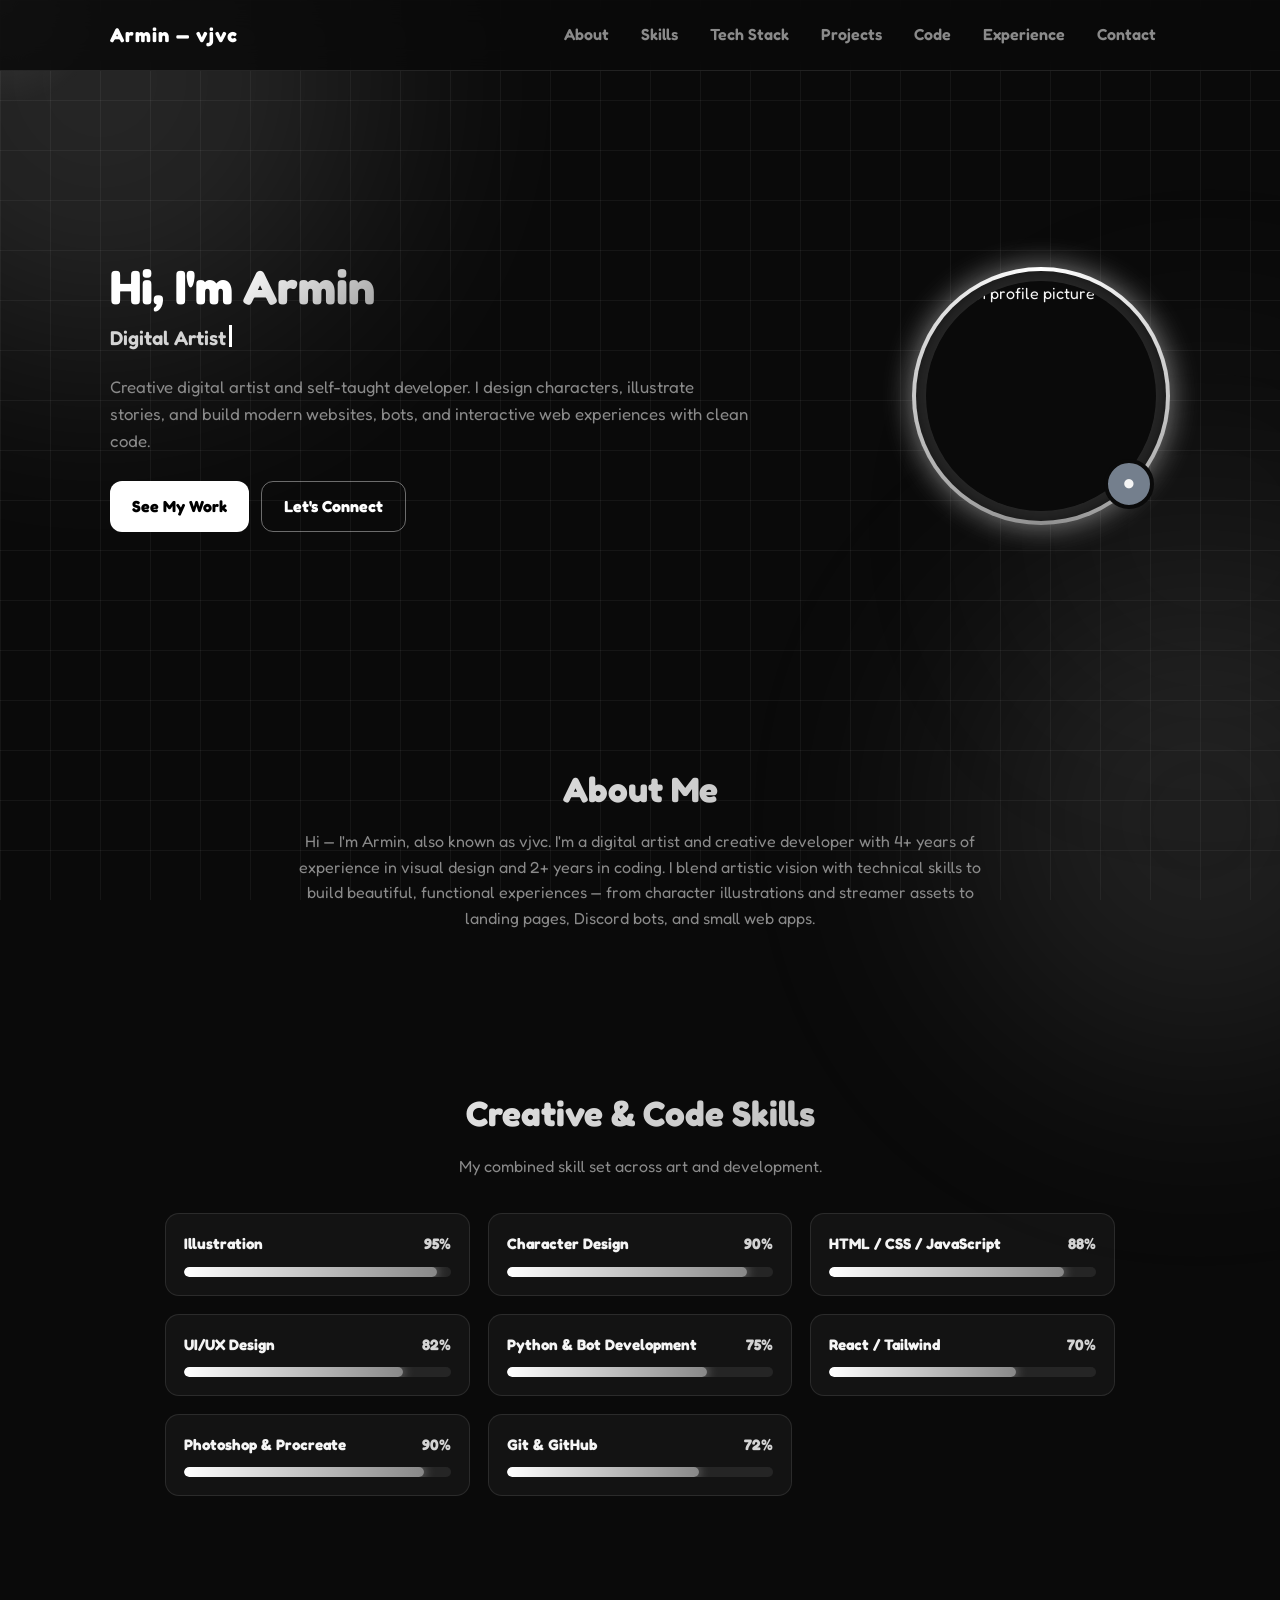
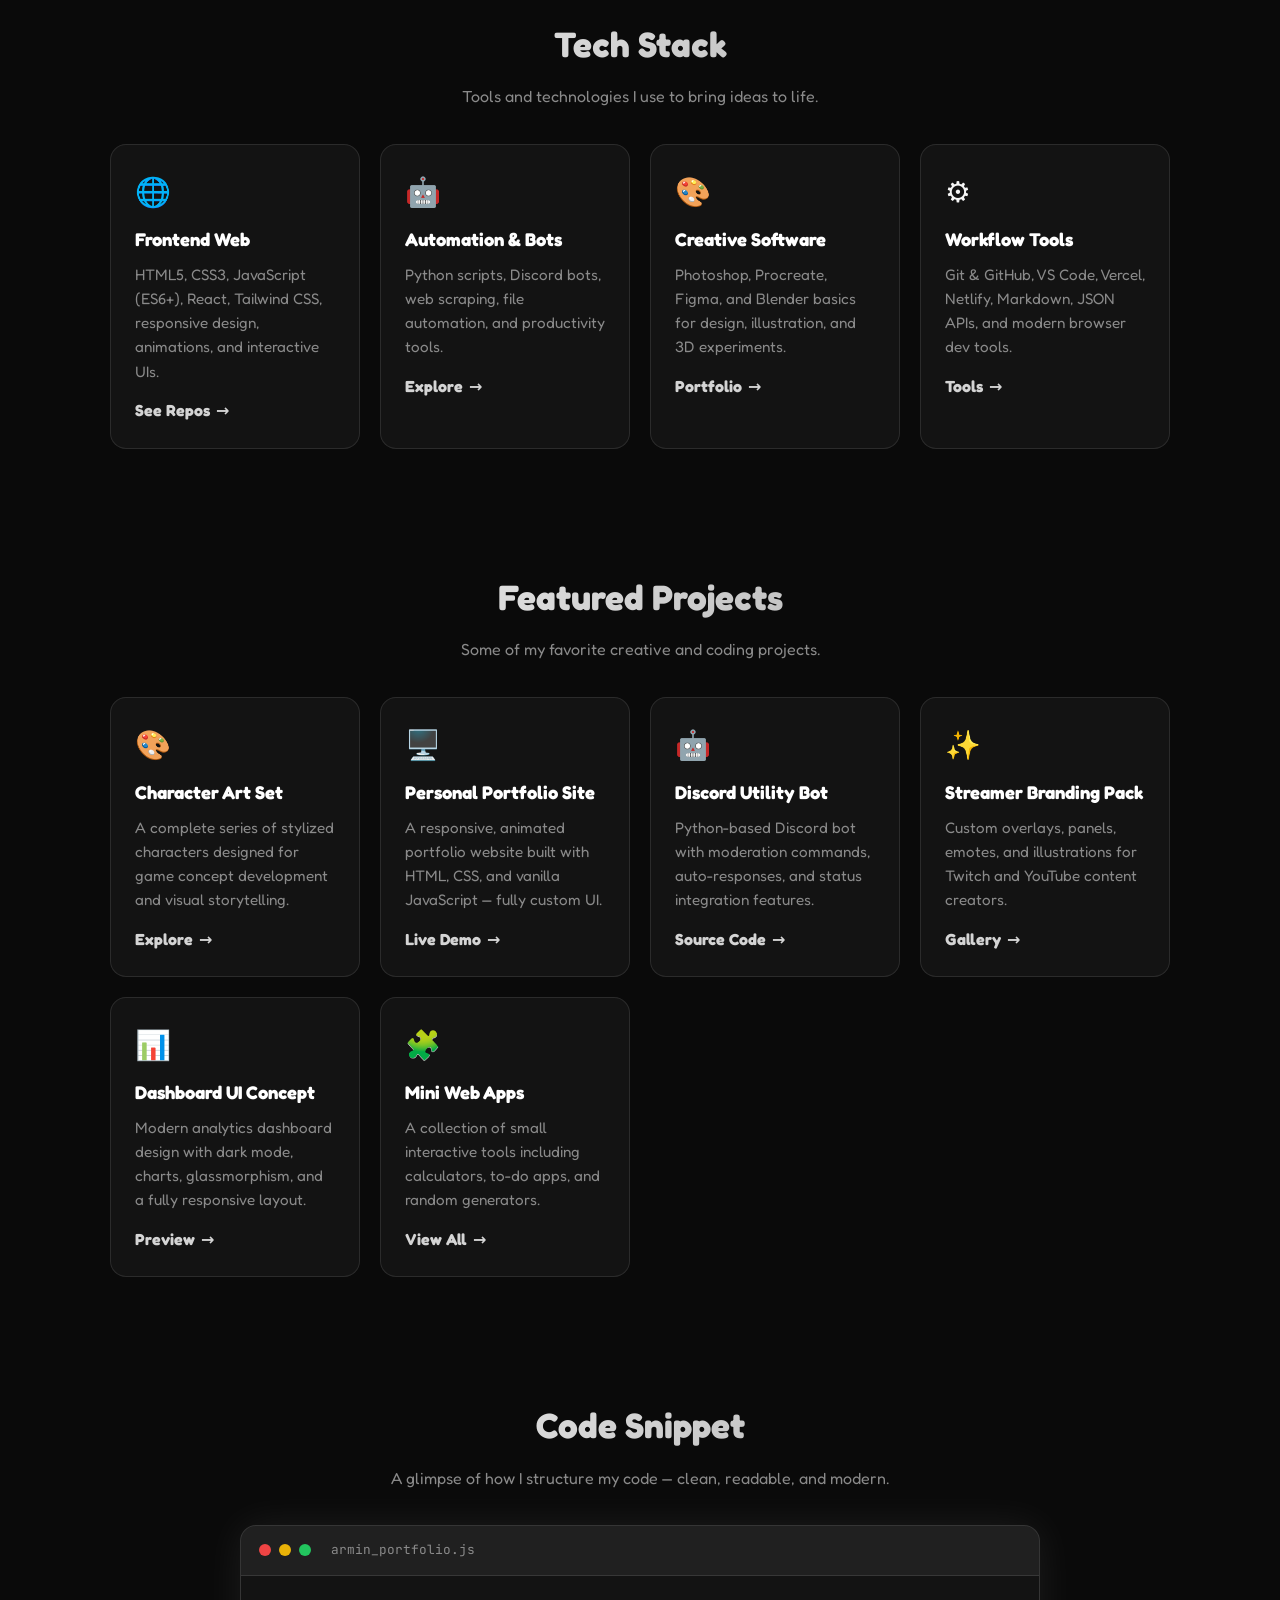
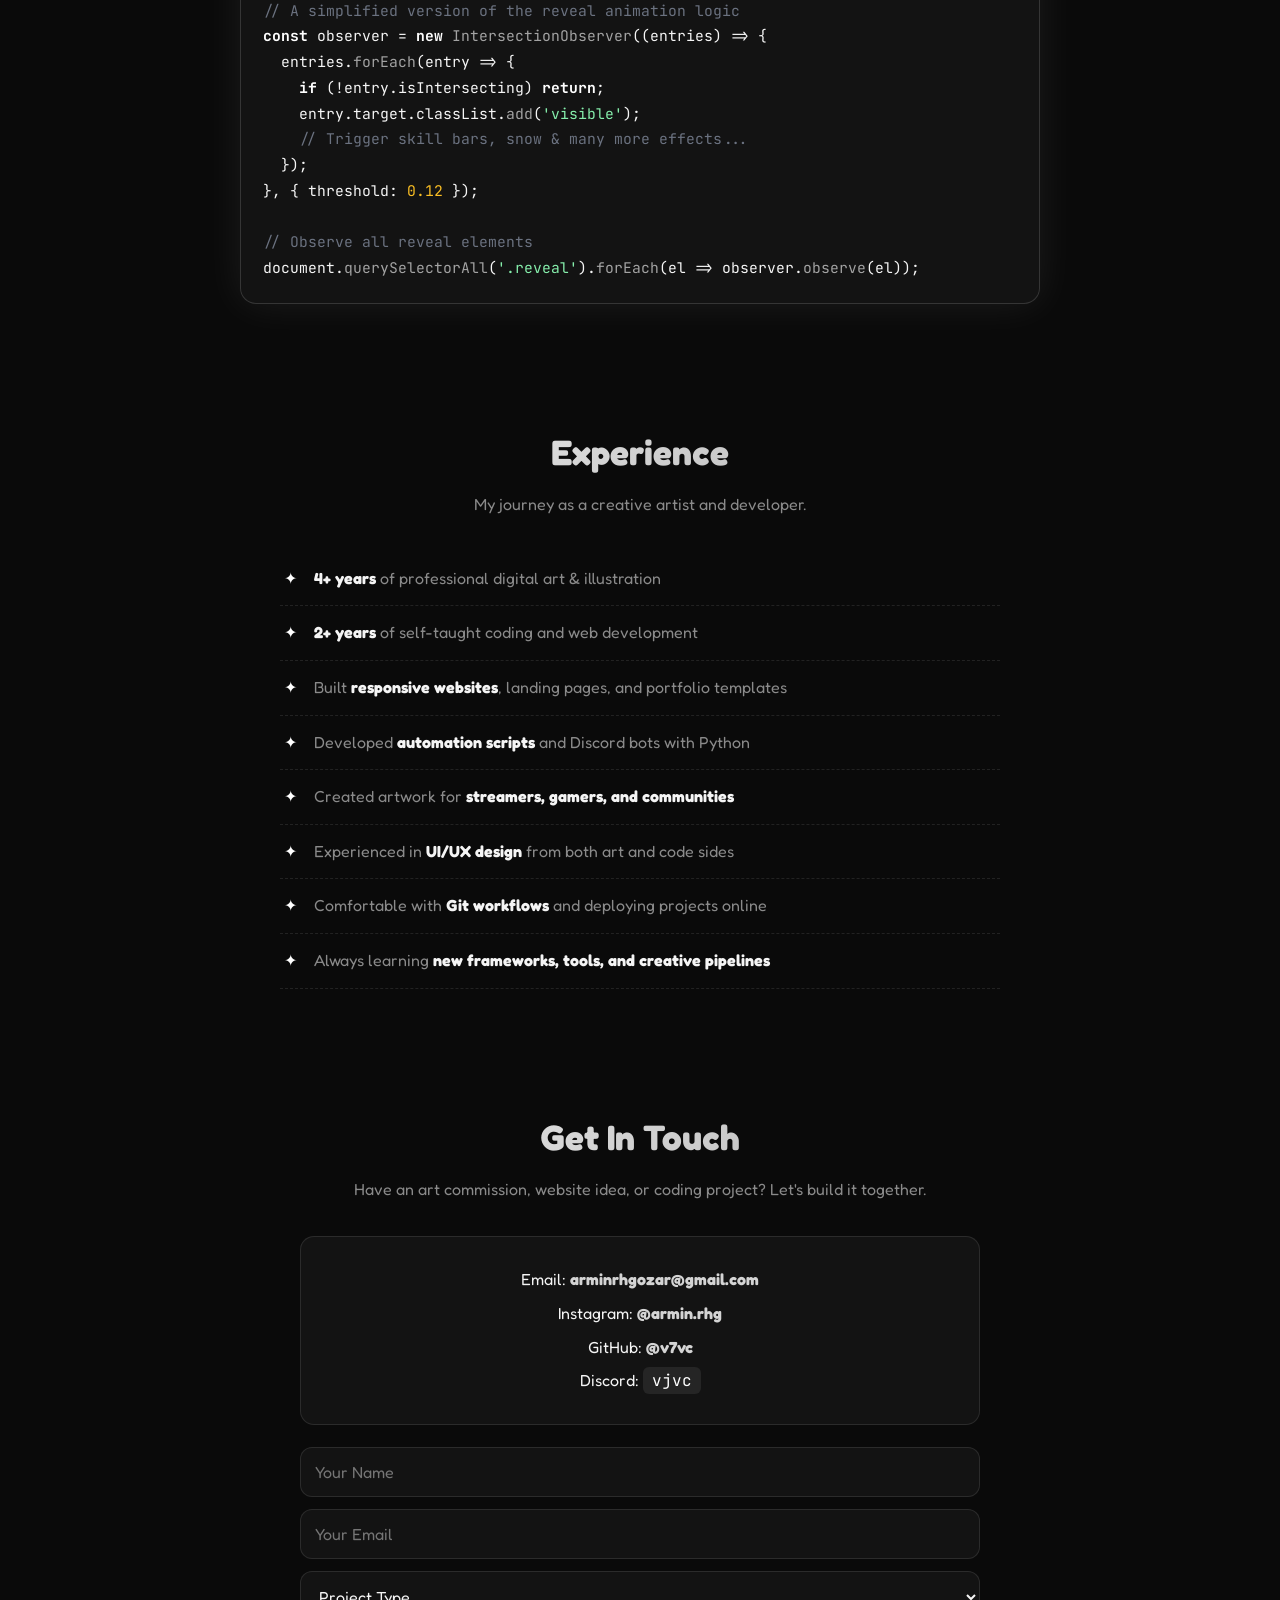
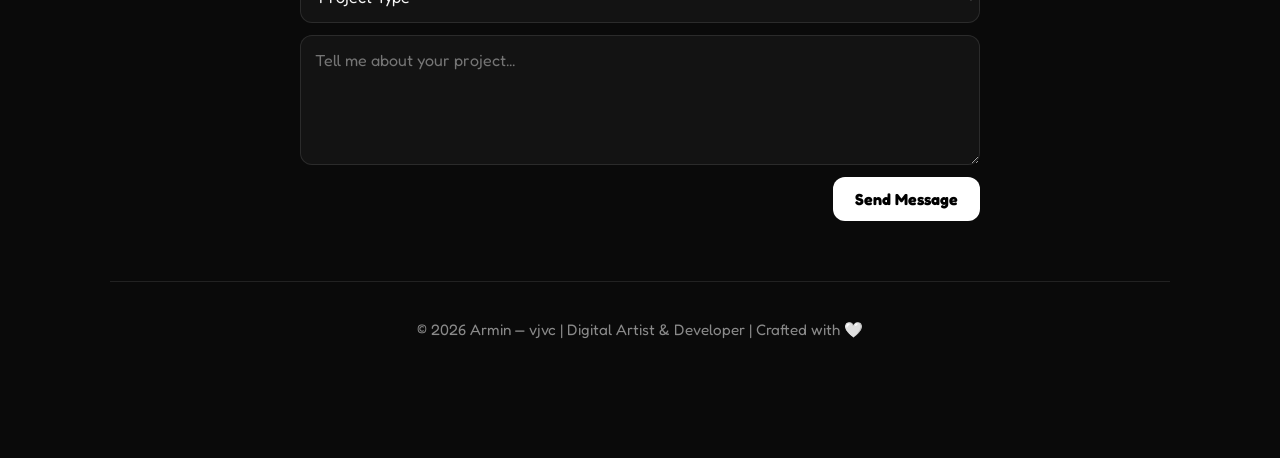
==== index.html @ 776e6cb7 "Update index.html Signed-off-by: vjvc <154592225+v7vc@users.noreply.github.com>" ====
<!DOCTYPE html>
<html lang="en">
<head>
<meta charset="UTF-8" />
<meta name="viewport" content="width=device-width, initial-scale=1.0" />
<title>Armin — Artist & Developer</title>
<meta name="description" content="Armin — Digital Artist & Creative Developer | Character Design, Illustration, Web Development & UI Engineering" />
<link rel="preconnect" href="https://fonts.googleapis.com" />
<link rel="preconnect" href="https://fonts.gstatic.com" crossorigin />
<link href="https://fonts.googleapis.com/css2?family=Fredoka:wght@300;400;500;600;700&family=JetBrains+Mono:wght@400;500;700&display=swap" rel="stylesheet" />
<style>
:root{
  --bg:#0a0a0a;
  --bg2:#111111;
  --surface:#141414;
  --text:#f5f5f5;
  --muted:#8a8a8a;
  --accent:#ffffff;
  --accent-rgb:255,255,255;
  --accent-dim:rgba(255,255,255,.6);
  --card:rgba(255,255,255,.04);
  --border:rgba(255,255,255,.1);
  --maxw:1100px;
}

*{box-sizing:border-box;margin:0;padding:0;-webkit-user-select:none;-moz-user-select:none;-ms-user-select:none;user-select:none}
html{scroll-behavior:smooth}
body{
  font-family:'Fredoka',system-ui,sans-serif;
  background:var(--bg);
  color:var(--text);
  line-height:1.6;
  overflow-x:hidden;
  cursor:default;
}

.bg-blob{position:fixed;border-radius:50%;filter:blur(130px);opacity:.12;pointer-events:none;z-index:0}
.bg-blob.b1{width:560px;height:560px;background:#ffffff;top:-200px;left:-180px;animation:blobFloat 14s ease-in-out infinite}
.bg-blob.b2{width:480px;height:480px;background:#d4d4d4;bottom:-160px;right:-160px;animation:blobFloat 18s ease-in-out infinite reverse}
.bg-blob.b3{width:340px;height:340px;background:#a3a3a3;top:40%;right:-100px;animation:blobFloat 16s ease-in-out infinite;opacity:.08}
@keyframes blobFloat{0%,100%{transform:translate(0,0) scale(1)}50%{transform:translate(60px,40px) scale(1.15)}}

.grid-bg{position:fixed;inset:0;z-index:-1;background-image:linear-gradient(rgba(255,255,255,.05) 1px, transparent 1px),linear-gradient(90deg, rgba(255,255,255,.05) 1px, transparent 1px);background-size:50px 50px;pointer-events:none}

.scroll-progress{position:fixed;top:0;left:0;height:4px;width:0;background:#fff;z-index:1000;box-shadow:0 0 18px rgba(255,255,255,.7)}

.loader{position:fixed;inset:0;display:flex;flex-direction:column;justify-content:center;align-items:center;gap:16px;background:var(--bg);z-index:9999;transition:opacity .6s}
.loader h1{font-size:1.8rem;font-weight:700;color:#fff;animation:float 2.5s ease-in-out infinite}
.loader-bar{width:240px;height:5px;background:rgba(255,255,255,.12);border-radius:99px;overflow:hidden}
.loader-bar span{display:block;height:100%;width:0;background:#fff;border-radius:99px;transition:width .2s}
.loader .pct{font-size:.9rem;color:var(--muted);font-weight:600}

.site-header{position:sticky;top:0;z-index:50;background:rgba(10,10,10,.85);backdrop-filter:blur(14px);-webkit-backdrop-filter:blur(14px);border-bottom:1px solid var(--border)}
.nav{max-width:var(--maxw);margin:0 auto;padding:14px 20px;display:flex;justify-content:space-between;align-items:center}
.brand{font-weight:800;font-size:1.25rem;text-decoration:none;letter-spacing:1px;color:#fff;transition:letter-spacing .3s}
.brand:hover{letter-spacing:2px}
.nav-links{display:flex;gap:4px;align-items:center}
.nav-links a{color:var(--muted);text-decoration:none;padding:8px 14px;font-weight:600;border-radius:8px;position:relative;transition:color .3s}
.nav-links a::after{content:'';position:absolute;left:14px;right:14px;bottom:4px;height:2px;border-radius:2px;background:#fff;transform:scaleX(0);transform-origin:left;transition:transform .3s}
.nav-links a:hover,.nav-links a.active{color:#fff;text-shadow:0 0 12px rgba(255,255,255,.5)}
.nav-links a:hover::after,.nav-links a.active::after{transform:scaleX(1)}
.hamburger{display:none;flex-direction:column;gap:5px;background:none;border:none;cursor:pointer;padding:6px;z-index:60}
.hamburger span{width:24px;height:2px;background:var(--text);border-radius:2px;transition:.3s}
.hamburger.active span:nth-child(1){transform:translateY(7px) rotate(45deg)}
.hamburger.active span:nth-child(2){opacity:0}
.hamburger.active span:nth-child(3){transform:translateY(-7px) rotate(-45deg)}

.content{position:relative;z-index:1;opacity:0;transform:translateY(20px);transition:all .8s cubic-bezier(.2,.9,.2,1);max-width:var(--maxw);margin:0 auto;padding:0 20px 80px}
.reveal{opacity:0;transform:translateY(40px);transition:opacity .7s ease,transform .7s cubic-bezier(.2,.9,.2,1)}
.reveal.visible{opacity:1;transform:none}

.hero{display:flex;align-items:center;justify-content:space-between;gap:60px;padding:70px 0 50px;min-height:70vh}
.hero-content{flex:1}
.title{font-size:3rem;font-weight:700;line-height:1.15;color:#fff}
.grad{background:linear-gradient(135deg,#fff,#a3a3a3);-webkit-background-clip:text;background-clip:text;-webkit-text-fill-color:transparent}
.glitch{position:relative}
.typed-wrap{font-size:1.25rem;font-weight:600;color:#d4d4d4;min-height:1.8em;margin-top:8px}
.caret{display:inline-block;width:3px;height:1.1em;background:#fff;vertical-align:-2px;margin-left:3px;animation:blink 1s step-end infinite}
@keyframes blink{50%{opacity:0}}
.lead{color:var(--muted);margin-top:16px;max-width:640px;font-size:1.05rem}
.hero-cta{margin-top:26px;display:flex;gap:12px;flex-wrap:wrap}

.btn{display:inline-flex;align-items:center;gap:8px;background:#fff;color:#000;padding:12px 22px;border-radius:12px;text-decoration:none;font-weight:700;border:none;cursor:pointer;font-family:inherit;font-size:1rem;transition:transform .3s,box-shadow .3s}
.btn:hover{transform:translateY(-3px);box-shadow:0 0 30px rgba(255,255,255,.35)}
.btn:disabled{opacity:.6;cursor:not-allowed;transform:none}
.btn.ghost{background:transparent;border:1.5px solid rgba(255,255,255,.4);color:#fff}
.btn.ghost:hover{background:rgba(255,255,255,.1);box-shadow:0 0 22px rgba(255,255,255,.25)}

.profile-pic-wrapper{position:relative;flex-shrink:0;padding:14px}
.profile-ring{position:absolute;inset:0;border-radius:50%;background:conic-gradient(from 0deg,#fff,#888,#fff);animation:spin 6s linear infinite;filter:drop-shadow(0 0 14px rgba(255,255,255,.4))}
.profile-ring::after{content:'';position:absolute;inset:4px;border-radius:50%;background:var(--bg)}
@keyframes spin{to{transform:rotate(360deg)}}
.profile-pic{position:relative;z-index:1;display:block;width:230px;height:230px;border-radius:50%;object-fit:cover;box-shadow:0 0 50px rgba(255,255,255,.25);transition:transform .4s}
.profile-pic-wrapper:hover .profile-pic{transform:scale(1.04)}
.discord-status{position:absolute;bottom:16px;right:16px;z-index:2;width:50px;height:50px;border-radius:50%;border:4px solid var(--bg);display:flex;align-items:center;justify-content:center;font-size:20px;background:#1a1a1a;transition:background .4s}
.discord-status.online{background:#43b581;box-shadow:0 0 20px rgba(67,181,129,.6)}
.discord-status.idle{background:#faa61a;box-shadow:0 0 20px rgba(250,166,26,.6)}
.discord-status.dnd{background:#f04747;box-shadow:0 0 20px rgba(240,71,71,.6)}
.discord-status.offline{background:#747f8d}

.section{padding:60px 0}
.section-title{font-size:2.2rem;text-align:center;font-weight:700;margin-bottom:12px;background:linear-gradient(135deg,#fff,#a3a3a3);-webkit-background-clip:text;background-clip:text;-webkit-text-fill-color:transparent}
.section-sub{color:var(--muted);text-align:center;max-width:700px;margin:0 auto 34px}

.skills-grid{display:grid;grid-template-columns:repeat(auto-fit,minmax(260px,1fr));gap:18px;max-width:950px;margin:0 auto}
.skill{background:var(--card);border:1px solid var(--border);padding:18px;border-radius:14px;transition:transform .35s,border-color .35s,box-shadow .35s}
.skill:hover{transform:translateY(-6px);border-color:rgba(255,255,255,.35);box-shadow:0 0 30px rgba(255,255,255,.12)}
.skill-label{display:flex;justify-content:space-between;font-weight:700;margin-bottom:10px;font-size:.95rem}
.skill-label .num{color:#d4d4d4}
.skill-bar{height:10px;background:rgba(255,255,255,.08);border-radius:99px;overflow:hidden}
.skill-fill{height:100%;width:0;border-radius:99px;background:linear-gradient(90deg,#fff,#888);box-shadow:0 0 12px rgba(255,255,255,.5);transition:width 1.6s cubic-bezier(.2,.9,.2,1)}

.card-list{display:grid;grid-template-columns:repeat(auto-fit,minmax(250px,1fr));gap:20px}
.card{background:var(--card);border:1px solid var(--border);padding:24px;border-radius:16px;position:relative;overflow:hidden;transition:border-color .3s,box-shadow .3s;will-change:transform}
.card::before{content:'';position:absolute;inset:0;background:radial-gradient(500px circle at var(--mx,50%) var(--my,50%),rgba(255,255,255,.12),transparent 45%);opacity:0;transition:opacity .3s;pointer-events:none}
.card:hover::before{opacity:1}
.card:hover{border-color:rgba(255,255,255,.35);box-shadow:0 0 40px rgba(255,255,255,.12)}
.card .icon{font-size:1.8rem;display:inline-block;margin-bottom:10px}
.card h3{font-size:1.15rem;margin-bottom:8px;color:#fff}
.card p{color:var(--muted);font-size:.95rem;margin-bottom:14px}
.card .link{color:#d4d4d4;font-weight:700;text-decoration:none;display:inline-flex;gap:6px;align-items:center}
.card .link::after{content:'→';transition:transform .3s}
.card .link:hover::after{transform:translateX(5px)}

.exp-list{max-width:720px;margin:0 auto;list-style:none}
.exp-list li{padding:14px 0 14px 34px;position:relative;color:var(--muted);border-bottom:1px dashed rgba(255,255,255,.1)}
.exp-list li::before{content:'✦';position:absolute;left:4px;color:#fff;animation:spin 5s linear infinite}
.exp-list strong{color:var(--text)}

.code-terminal{background:rgba(20,20,20,.9);border:1px solid rgba(255,255,255,.15);border-radius:16px;max-width:800px;margin:0 auto;overflow:hidden;box-shadow:0 0 40px rgba(255,255,255,.08);font-family:'JetBrains Mono',monospace}
.terminal-header{display:flex;gap:8px;align-items:center;padding:14px 18px;background:rgba(255,255,255,.06);border-bottom:1px solid rgba(255,255,255,.1)}
.dot{width:12px;height:12px;border-radius:50%}
.dot.r{background:#ef4444}.dot.y{background:#eab308}.dot.g{background:#22c55e}
.terminal-title{margin-left:12px;font-size:.8rem;color:var(--muted)}
.terminal-body{padding:22px;font-size:.92rem;line-height:1.75;color:#f5f5f5;overflow-x:auto}
.terminal-body .kw{color:#fff;font-weight:700}
.terminal-body .fn{color:#a3a3a3}
.terminal-body .str{color:#86efac}
.terminal-body .cm{color:#6b7280}
.terminal-body .tag{color:#f472b6}
.terminal-body .num{color:#fbbf24}

.contact-card{background:var(--card);border:1px solid var(--border);padding:22px;border-radius:14px;max-width:680px;margin:0 auto 22px;text-align:center}
.contact-card p{margin:8px 0}
.contact-card a{color:#d4d4d4;font-weight:700;text-decoration:none}
.contact-card a:hover{text-decoration:underline}
.mono{font-family:'JetBrains Mono',monospace;background:rgba(255,255,255,.08);padding:3px 9px;border-radius:6px;color:#fff}
.contact-form{max-width:680px;margin:0 auto;display:flex;flex-direction:column;gap:12px}
.contact-form input,.contact-form textarea,.contact-form select{background:rgba(255,255,255,.04);border:1px solid var(--border);padding:14px;border-radius:12px;color:var(--text);font-family:inherit;font-size:1rem;resize:vertical;transition:border-color .3s,box-shadow .3s;outline:none}
.contact-form input:focus,.contact-form textarea:focus,.contact-form select:focus{border-color:rgba(255,255,255,.5);box-shadow:0 0 0 3px rgba(255,255,255,.08)}
.form-actions{display:flex;align-items:center;gap:14px;justify-content:flex-end}
.form-msg{font-size:.9rem;color:#fff;font-weight:600;opacity:0;transition:opacity .4s}
.form-msg.show{opacity:1}

.site-footer{padding:36px 0;text-align:center;color:var(--muted);border-top:1px solid var(--border);font-size:.95rem}

.snowflake{position:fixed;top:-5%;z-index:5;pointer-events:none;color:#fff;user-select:none;animation-name:fall;animation-timing-function:linear}
@keyframes fall{to{transform:translateY(115vh) translateX(var(--drift,20px)) rotate(360deg)}}

.back-to-top{position:fixed;bottom:26px;right:26px;width:48px;height:48px;border-radius:50%;border:none;background:#fff;color:#000;font-size:20px;cursor:pointer;opacity:0;visibility:hidden;transform:translateY(14px);transition:.35s;z-index:100;box-shadow:0 0 20px rgba(255,255,255,.3)}
.back-to-top.show{opacity:1;visibility:visible;transform:none}
.back-to-top:hover{transform:translateY(-4px);box-shadow:0 0 30px rgba(255,255,255,.5)}

::-webkit-scrollbar{width:10px}
::-webkit-scrollbar-track{background:var(--bg)}
::-webkit-scrollbar-thumb{background:#fff;border-radius:99px}

@keyframes float{0%,100%{transform:translateY(0)}50%{transform:translateY(-9px)}}

.cursor-glow{position:fixed;width:220px;height:220px;border-radius:50%;background:radial-gradient(circle,rgba(255,255,255,.1),transparent 70%);pointer-events:none;z-index:0;transform:translate(-50%,-50%);transition:top .05s,left .05s}
@media (max-width: 1024px){.cursor-glow{display:none}}

@media (max-width:760px){
  .hamburger{display:flex}
  .nav-links{position:fixed;inset:0;flex-direction:column;justify-content:center;gap:20px;background:rgba(10,10,10,.98);backdrop-filter:blur(16px);transform:translateX(100%);transition:transform .4s cubic-bezier(.2,.9,.2,1)}
  .nav-links.open{transform:none}
  .nav-links a{font-size:1.25rem}
  .hero{flex-direction:column;text-align:center;gap:34px;padding-top:44px;min-height:auto}
  .hero-cta{justify-content:center}
  .lead{margin-inline:auto}
  .title{font-size:2.1rem}
  .profile-pic{width:180px;height:180px}
  .code-terminal{font-size:.8rem}
}

@media (prefers-reduced-motion:reduce){
  *,*::before,*::after{animation-duration:.01ms!important;animation-iteration-count:1!important;transition-duration:.01ms!important}
  html{scroll-behavior:auto}
}
</style>
</head>
<body>

<div class="cursor-glow" id="cursorGlow"></div>
<div class="grid-bg"></div>
<div class="bg-blob b1"></div>
<div class="bg-blob b2"></div>
<div class="bg-blob b3"></div>
<div class="scroll-progress" id="scrollProgress"></div>

<div class="loader" id="loader">
  <h1>Armin — vjvc</h1>
  <div class="loader-bar"><span id="loaderBar"></span></div>
  <div class="pct" id="loaderPct">0%</div>
</div>

<header class="site-header">
  <nav class="nav">
    <a class="brand" href="#">Armin — vjvc</a>
    <button class="hamburger" id="hamburger" aria-label="Menu" aria-expanded="false">
      <span></span><span></span><span></span>
    </button>
    <div class="nav-links" id="navLinks">
      <a href="#about">About</a>
      <a href="#skills">Skills</a>
      <a href="#techstack">Tech Stack</a>
      <a href="#projects">Projects</a>
      <a href="#code">Code</a>
      <a href="#artist">Experience</a>
      <a href="#contact">Contact</a>
    </div>
  </nav>
</header>

<main class="content" id="main-content">

  <section id="hero" class="hero">
    <div class="hero-content reveal">
      <h1 class="title">Hi, I'm <span class="grad glitch">Armin</span></h1>
      <div class="typed-wrap"><span id="typed"></span><span class="caret"></span></div>
      <p class="lead">Creative digital artist and self-taught developer. I design characters, illustrate stories, and build modern websites, bots, and interactive web experiences with clean code.</p>
      <div class="hero-cta">
        <a class="btn" href="#projects">See My Work</a>
        <a class="btn ghost" href="#contact">Let's Connect</a>
      </div>
    </div>
    <div class="profile-pic-wrapper reveal">
      <div class="profile-ring"></div>
      <img class="profile-pic" src="https://i.postimg.cc/6pvXLzpM/photo-2026-10-23-19-18-28.webp" alt="Armin profile picture" draggable="false" />
      <div class="discord-status offline" id="discord-badge" title="Discord Status">⚫</div>
    </div>
  </section>

  <section id="about" class="section reveal">
    <h2 class="section-title">About Me</h2>
    <p class="section-sub">Hi — I'm Armin, also known as vjvc. I'm a digital artist and creative developer with 4+ years of experience in visual design and 2+ years in coding. I blend artistic vision with technical skills to build beautiful, functional experiences — from character illustrations and streamer assets to landing pages, Discord bots, and small web apps.</p>
  </section>

  <section id="skills" class="section reveal">
    <h2 class="section-title">Creative & Code Skills</h2>
    <p class="section-sub">My combined skill set across art and development.</p>
    <div class="skills-grid">
      <div class="skill"><div class="skill-label"><span>Illustration</span><span class="num">95%</span></div><div class="skill-bar"><div class="skill-fill" data-width="95%"></div></div></div>
      <div class="skill"><div class="skill-label"><span>Character Design</span><span class="num">90%</span></div><div class="skill-bar"><div class="skill-fill" data-width="90%"></div></div></div>
      <div class="skill"><div class="skill-label"><span>HTML / CSS / JavaScript</span><span class="num">88%</span></div><div class="skill-bar"><div class="skill-fill" data-width="88%"></div></div></div>
      <div class="skill"><div class="skill-label"><span>UI/UX Design</span><span class="num">82%</span></div><div class="skill-bar"><div class="skill-fill" data-width="82%"></div></div></div>
      <div class="skill"><div class="skill-label"><span>Python & Bot Development</span><span class="num">75%</span></div><div class="skill-bar"><div class="skill-fill" data-width="75%"></div></div></div>
      <div class="skill"><div class="skill-label"><span>React / Tailwind</span><span class="num">70%</span></div><div class="skill-bar"><div class="skill-fill" data-width="70%"></div></div></div>
      <div class="skill"><div class="skill-label"><span>Photoshop & Procreate</span><span class="num">90%</span></div><div class="skill-bar"><div class="skill-fill" data-width="90%"></div></div></div>
      <div class="skill"><div class="skill-label"><span>Git & GitHub</span><span class="num">72%</span></div><div class="skill-bar"><div class="skill-fill" data-width="72%"></div></div></div>
    </div>
  </section>

  <section id="techstack" class="section reveal">
    <h2 class="section-title">Tech Stack</h2>
    <p class="section-sub">Tools and technologies I use to bring ideas to life.</p>
    <div class="card-list">
      <article class="card" data-tilt>
        <span class="icon">🌐</span>
        <h3>Frontend Web</h3>
        <p>HTML5, CSS3, JavaScript (ES6+), React, Tailwind CSS, responsive design, animations, and interactive UIs.</p>
        <a class="link" href="https://github.com/v7vc" target="_blank" rel="noopener">See Repos</a>
      </article>
      <article class="card" data-tilt>
        <span class="icon">🤖</span>
        <h3>Automation & Bots</h3>
        <p>Python scripts, Discord bots, web scraping, file automation, and productivity tools.</p>
        <a class="link" href="https://github.com/v7vc" target="_blank" rel="noopener">Explore</a>
      </article>
      <article class="card" data-tilt>
        <span class="icon">🎨</span>
        <h3>Creative Software</h3>
        <p>Photoshop, Procreate, Figma, and Blender basics for design, illustration, and 3D experiments.</p>
        <a class="link" href="#" target="_blank" rel="noopener">Portfolio</a>
      </article>
      <article class="card" data-tilt>
        <span class="icon">⚙️</span>
        <h3>Workflow Tools</h3>
        <p>Git & GitHub, VS Code, Vercel, Netlify, Markdown, JSON APIs, and modern browser dev tools.</p>
        <a class="link" href="https://github.com/v7vc" target="_blank" rel="noopener">Tools</a>
      </article>
    </div>
  </section>

  <section id="projects" class="section reveal">
    <h2 class="section-title">Featured Projects</h2>
    <p class="section-sub">Some of my favorite creative and coding projects.</p>
    <div class="card-list">
      <article class="card" data-tilt>
        <span class="icon">🎨</span>
        <h3>Character Art Set</h3>
        <p>A complete series of stylized characters designed for game concept development and visual storytelling.</p>
        <a class="link" href="#" target="_blank" rel="noopener">Explore</a>
      </article>
      <article class="card" data-tilt>
        <span class="icon">🖥️</span>
        <h3>Personal Portfolio Site</h3>
        <p>A responsive, animated portfolio website built with HTML, CSS, and vanilla JavaScript — fully custom UI.</p>
        <a class="link" href="https://github.com/v7vc" target="_blank" rel="noopener">Live Demo</a>
      </article>
      <article class="card" data-tilt>
        <span class="icon">🤖</span>
        <h3>Discord Utility Bot</h3>
        <p>Python-based Discord bot with moderation commands, auto-responses, and status integration features.</p>
        <a class="link" href="https://github.com/v7vc" target="_blank" rel="noopener">Source Code</a>
      </article>
      <article class="card" data-tilt>
        <span class="icon">✨</span>
        <h3>Streamer Branding Pack</h3>
        <p>Custom overlays, panels, emotes, and illustrations for Twitch and YouTube content creators.</p>
        <a class="link" href="#" target="_blank" rel="noopener">Gallery</a>
      </article>
      <article class="card" data-tilt>
        <span class="icon">📊</span>
        <h3>Dashboard UI Concept</h3>
        <p>Modern analytics dashboard design with dark mode, charts, glassmorphism, and a fully responsive layout.</p>
        <a class="link" href="https://github.com/v7vc" target="_blank" rel="noopener">Preview</a>
      </article>
      <article class="card" data-tilt>
        <span class="icon">🧩</span>
        <h3>Mini Web Apps</h3>
        <p>A collection of small interactive tools including calculators, to-do apps, and random generators.</p>
        <a class="link" href="https://github.com/v7vc" target="_blank" rel="noopener">View All</a>
      </article>
    </div>
  </section>

  <section id="code" class="section reveal">
    <h2 class="section-title">Code Snippet</h2>
    <p class="section-sub">A glimpse of how I structure my code — clean, readable, and modern.</p>
    <div class="code-terminal">
      <div class="terminal-header">
        <span class="dot r"></span>
        <span class="dot y"></span>
        <span class="dot g"></span>
        <span class="terminal-title">armin_portfolio.js</span>
      </div>
      <div class="terminal-body">
        <span class="cm">// A simplified version of the reveal animation logic</span><br>
        <span class="kw">const</span> observer = <span class="kw">new</span> <span class="fn">IntersectionObserver</span>((entries) => {<br>
        &nbsp;&nbsp;entries.<span class="fn">forEach</span>(entry => {<br>
        &nbsp;&nbsp;&nbsp;&nbsp;<span class="kw">if</span> (!entry.isIntersecting) <span class="kw">return</span>;<br>
        &nbsp;&nbsp;&nbsp;&nbsp;entry.target.classList.<span class="fn">add</span>(<span class="str">'visible'</span>);<br>
        &nbsp;&nbsp;&nbsp;&nbsp;<span class="cm">// Trigger skill bars, snow & many more effects...</span><br>
        &nbsp;&nbsp;});<br>
        }, { threshold: <span class="num">0.12</span> });<br><br>
        <span class="cm">// Observe all reveal elements</span><br>
        document.<span class="fn">querySelectorAll</span>(<span class="str">'.reveal'</span>).<span class="fn">forEach</span>(el => observer.<span class="fn">observe</span>(el));
      </div>
    </div>
  </section>

  <section id="artist" class="section reveal">
    <h2 class="section-title">Experience</h2>
    <p class="section-sub">My journey as a creative artist and developer.</p>
    <ul class="exp-list">
      <li><strong>4+ years</strong> of professional digital art & illustration</li>
      <li><strong>2+ years</strong> of self-taught coding and web development</li>
      <li>Built <strong>responsive websites</strong>, landing pages, and portfolio templates</li>
      <li>Developed <strong>automation scripts</strong> and Discord bots with Python</li>
      <li>Created artwork for <strong>streamers, gamers, and communities</strong></li>
      <li>Experienced in <strong>UI/UX design</strong> from both art and code sides</li>
      <li>Comfortable with <strong>Git workflows</strong> and deploying projects online</li>
      <li>Always learning <strong>new frameworks, tools, and creative pipelines</strong></li>
    </ul>
  </section>

  <section id="contact" class="section reveal">
    <h2 class="section-title">Get In Touch</h2>
    <p class="section-sub">Have an art commission, website idea, or coding project? Let's build it together.</p>
    <div class="contact-card">
      <p>Email: <a href="mailto:arminrhgozar@gmail.com">arminrhgozar@gmail.com</a></p>
      <p>Instagram: <a href="#" target="_blank" rel="noopener">@armin.rhg</a></p>
      <p>GitHub: <a href="https://github.com/v7vc" target="_blank" rel="noopener">@v7vc</a></p>
      <p>Discord: <span class="mono">vjvc</span></p>
    </div>

    <form id="contact-form" class="contact-form">
      <input name="name" type="text" placeholder="Your Name" required autocomplete="off" />
      <input name="email" type="email" placeholder="Your Email" required autocomplete="off" />
      <select name="type">
        <option value="" style="background:#0a0a0a;color:var(--muted)">Project Type</option>
        <option value="art" style="background:#0a0a0a;color:var(--text)">Art Commission</option>
        <option value="web" style="background:#0a0a0a;color:var(--text)">Web Development</option>
        <option value="bot" style="background:#0a0a0a;color:var(--text)">Discord Bot / Script</option>
        <option value="other" style="background:#0a0a0a;color:var(--text)">Other</option>
      </select>
      <textarea name="message" placeholder="Tell me about your project..." rows="5" required></textarea>
      <div class="form-actions">
        <span class="form-msg" id="formMsg">✓ Thanks! Your message has been sent.</span>
        <button type="submit" class="btn">Send Message</button>
      </div>
    </form>
  </section>

  <footer class="site-footer">
    <p>© <span id="year"></span> Armin — vjvc | Digital Artist & Developer | Crafted with 🤍</p>
  </footer>

</main>

<button class="back-to-top" id="backToTop" aria-label="Back to top">↑</button>

<script>
'use strict';

(function protect(){
  document.addEventListener('contextmenu', e => e.preventDefault());
  document.addEventListener('selectstart', e => e.preventDefault());
  document.addEventListener('dragstart', e => e.preventDefault());
  document.addEventListener('copy', e => e.preventDefault());
  document.addEventListener('cut', e => e.preventDefault());
  document.addEventListener('keydown', e => {
    const k = e.key.toLowerCase();
    if(
      (e.ctrlKey && ['c','x','a','s','u','p','i','j','h'].includes(k)) ||
      (e.ctrlKey && e.shiftKey && ['i','j','c'].includes(k)) ||
      k === 'f12' || k === 'printscreen'
    ){
      e.preventDefault();
      e.stopPropagation();
      return false;
    }
  });
  setInterval(() => {
    const start = performance.now();
    debugger;
    if(performance.now() - start > 200){
      document.body.innerHTML = '<div style="display:flex;justify-content:center;align-items:center;height:100vh;background:#0a0a0a;color:#fff;font-size:1.5rem;">Access Denied</div>';
    }
  }, 2500);
})();

const $  = s => document.querySelector(s);
const $$ = s => document.querySelectorAll(s);

const cursorGlow = document.getElementById('cursorGlow');
document.addEventListener('mousemove', e => {
  cursorGlow.style.left = e.clientX + 'px';
  cursorGlow.style.top = e.clientY + 'px';
});

const loader = $('#loader'), bar = $('#loaderBar'), pct = $('#loaderPct'), content = $('#main-content');
let p = 0;
const loadInterval = setInterval(() => {
  p = Math.min(100, p + Math.random() * 18);
  bar.style.width = p + '%';
  pct.textContent = Math.floor(p) + '%';
  if (p >= 100) {
    clearInterval(loadInterval);
    setTimeout(() => {
      loader.style.opacity = '0';
      setTimeout(() => loader.remove(), 650);
      content.style.opacity = '1';
      content.style.transform = 'none';
      startSnow();
      typeLoop();
    }, 350);
  }
}, 140);

const progress = $('#scrollProgress'), backToTop = $('#backToTop');
window.addEventListener('scroll', () => {
  const h = document.documentElement;
  progress.style.width = (h.scrollTop / (h.scrollHeight - h.clientHeight) * 100) + '%';
  backToTop.classList.toggle('show', h.scrollTop > 320);
}, { passive: true });
backToTop.addEventListener('click', () => window.scrollTo({ top: 0, behavior: 'smooth' }));

const hamburger = $('#hamburger'), navLinks = $('#navLinks');
hamburger.addEventListener('click', () => {
  const open = navLinks.classList.toggle('open');
  hamburger.classList.toggle('active', open);
  hamburger.setAttribute('aria-expanded', open);
});
navLinks.querySelectorAll('a').forEach(a => a.addEventListener('click', () => {
  navLinks.classList.remove('open');
  hamburger.classList.remove('active');
}));

const io = new IntersectionObserver(entries => {
  entries.forEach(e => {
    if (!e.isIntersecting) return;
    e.target.classList.add('visible');
    if (e.target.id === 'skills') animateSkills();
    io.unobserve(e.target);
  });
}, { threshold: 0.12 });
$$('.reveal').forEach(el => io.observe(el));

function animateSkills() {
  $$('.skill-fill').forEach((el, i) => {
    setTimeout(() => { el.style.width = el.dataset.width || '0%'; }, i * 120);
  });
}

const navAnchors = $$('.nav-links a');
const navIO = new IntersectionObserver(entries => {
  entries.forEach(e => {
    if (e.isIntersecting) {
      navAnchors.forEach(a => a.classList.toggle('active', a.getAttribute('href') === '#' + e.target.id));
    }
  });
}, { rootMargin: '-40% 0px -55% 0px' });
$$('section[id]').forEach(s => navIO.observe(s));

const roles = ['Digital Artist', 'Character Designer', 'Frontend Developer', 'Bot Maker', 'Creative Coder'];
const typedEl = $('#typed');
let roleIdx = 0, charIdx = 0, deleting = false;
function typeLoop() {
  const word = roles[roleIdx];
  typedEl.textContent = word.slice(0, charIdx);
  let delay = deleting ? 45 : 90;
  if (!deleting && charIdx === word.length) { delay = 1700; deleting = true; }
  else if (deleting && charIdx === 0) { deleting = false; roleIdx = (roleIdx + 1) % roles.length; delay = 400; }
  else { charIdx += deleting ? -1 : 1; }
  setTimeout(typeLoop, delay);
}

$$('[data-tilt]').forEach(card => {
  card.addEventListener('mousemove', e => {
    const r = card.getBoundingClientRect();
    const x = (e.clientX - r.left) / r.width;
    const y = (e.clientY - r.top) / r.height;
    card.style.setProperty('--mx', (x * 100) + '%');
    card.style.setProperty('--my', (y * 100) + '%');
    card.style.transform = `perspective(800px) rotateY(${(x - .5) * 10}deg) rotateX(${(.5 - y) * 10}deg) translateY(-6px)`;
  });
  card.addEventListener('mouseleave', () => { card.style.transform = ''; });
});

function startSnow() {
  for (let i = 0; i < 35; i++) createSnowflake();
  setInterval(createSnowflake, 900);
}
function createSnowflake() {
  const s = document.createElement('div');
  s.className = 'snowflake';
  s.textContent = '•';
  s.style.fontSize = (Math.random() * 12 + 8) + 'px';
  s.style.left = Math.random() * 100 + 'vw';
  s.style.opacity = (Math.random() * .5 + .2).toFixed(2);
  const dur = Math.random() * 8 + 7;
  s.style.animationDuration = dur + 's';
  s.style.setProperty('--drift', (Math.random() * 120 - 60) + 'px');
  document.body.appendChild(s);
  setTimeout(() => s.remove(), dur * 1000 + 500);
}

function fetchDiscordStatus() {
  const badge = $('#discord-badge');
  fetch('https://api.lanyard.rest/v1/users/1095319207857619054')
    .then(r => r.json())
    .then(data => {
      if (badge && data.data) {
        const status = data.data.discord_status;
        badge.className = 'discord-status ' + status;
        badge.textContent = { online:'🟢', idle:'🟡', dnd:'🔴', offline:'⚫' }[status] || '⚫';
      }
    })
    .catch(() => {
      if (badge) { badge.className = 'discord-status offline'; badge.textContent = '⚫'; }
    });
}
fetchDiscordStatus();
setInterval(fetchDiscordStatus, 30000);

const form = $('#contact-form');
form.addEventListener('submit', e => {
  e.preventDefault();
  const btn = form.querySelector('button[type="submit"]');
  const msg = $('#formMsg');
  btn.disabled = true;
  btn.textContent = 'Sending…';
  setTimeout(() => {
    form.reset();
    btn.disabled = false;
    btn.textContent = 'Send Message';
    msg.classList.add('show');
    setTimeout(() => msg.classList.remove('show'), 5000);
  }, 900);
});

$('#year').textContent = new Date().getFullYear();
</script>

</body>
</html>
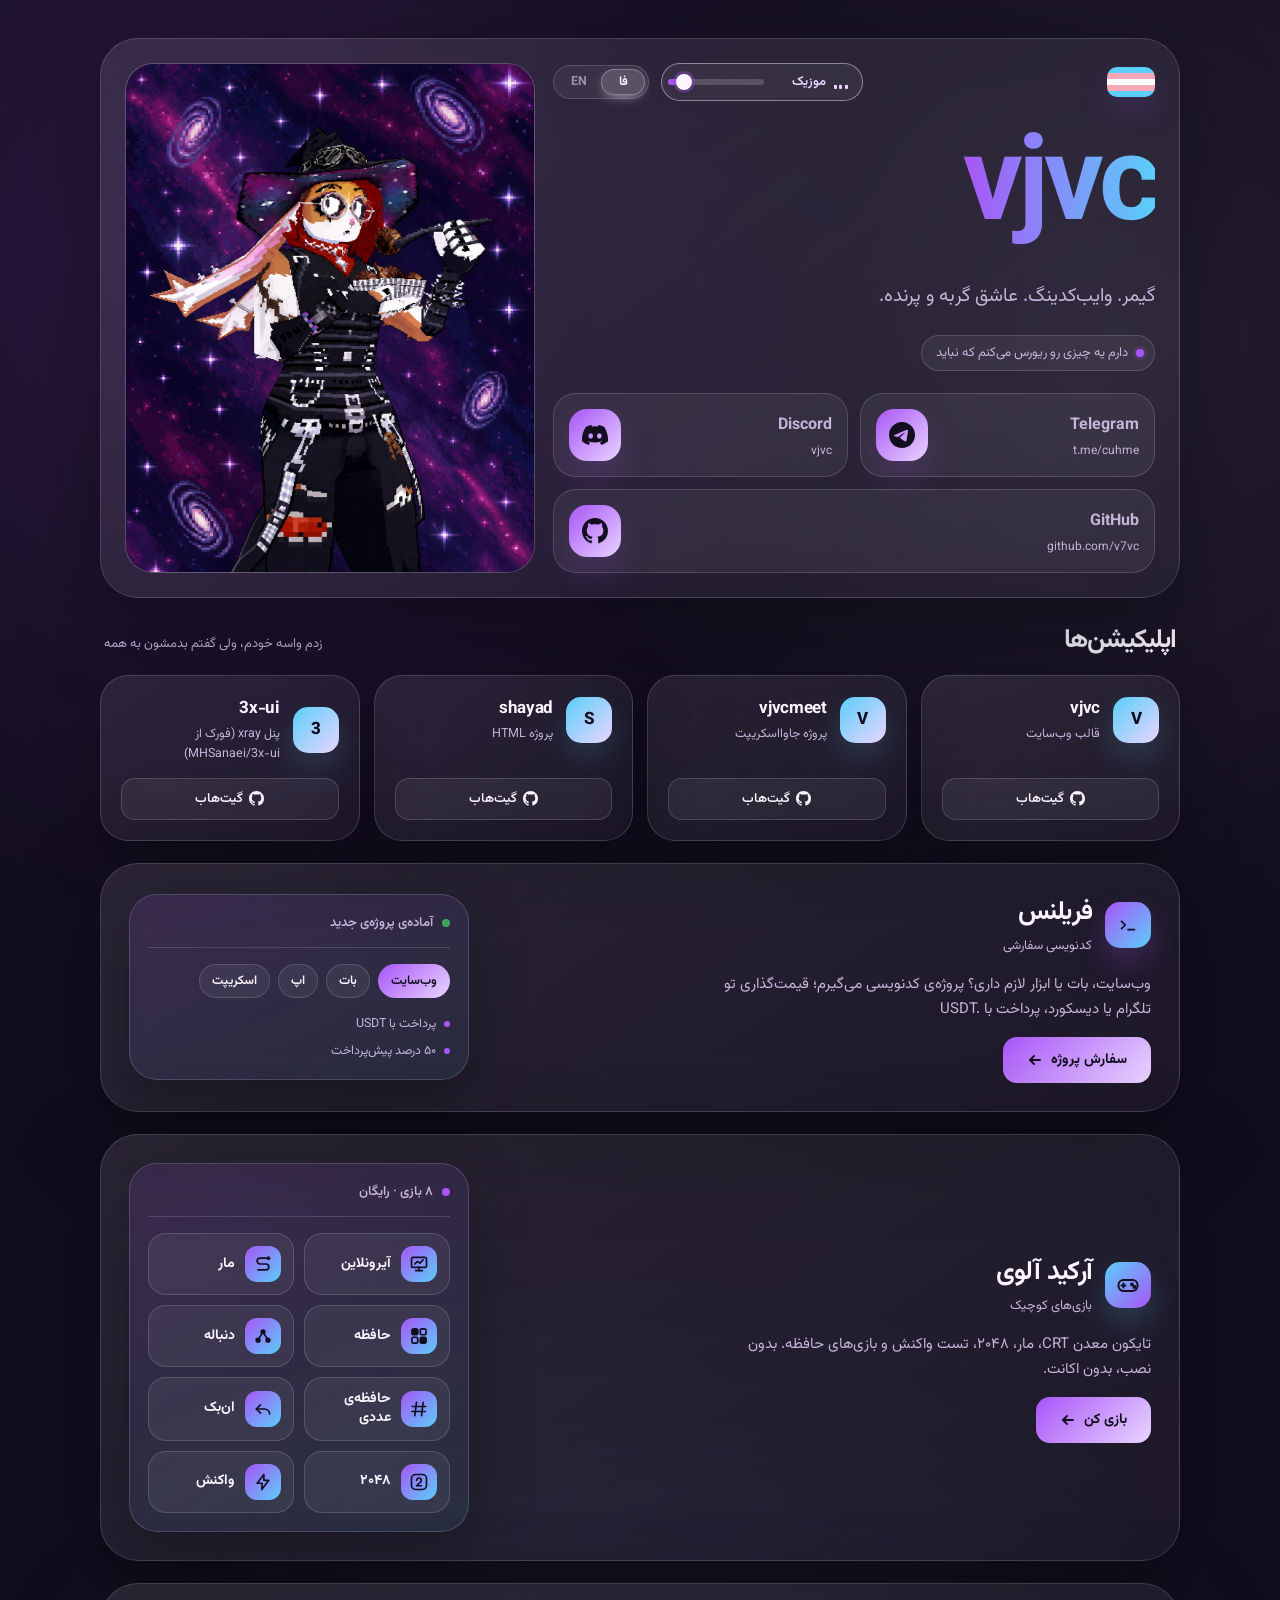
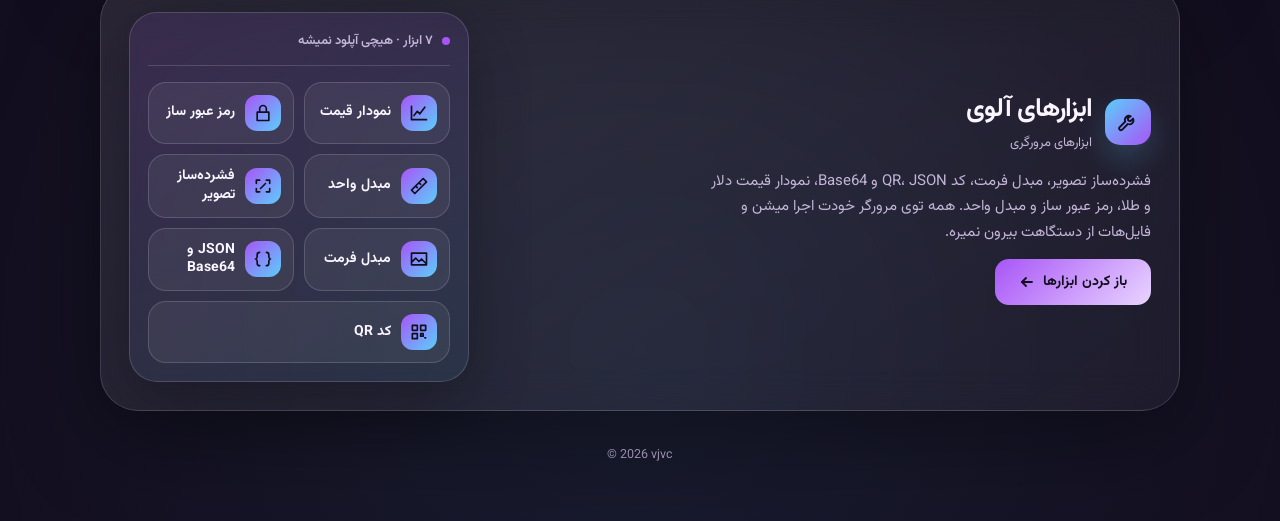
==== commit d42e3b5b: "Add files via upload Signed-off-by: vjvc <154592225+v7vc@users.noreply.github.com>" ====
--- a/index.html
+++ b/index.html
@@ -1,598 +1,1447 @@
-<!DOCTYPE html>
-<html lang="en">
-<head>
-<meta charset="UTF-8" />
-<meta name="viewport" content="width=device-width, initial-scale=1.0" />
-<title>Armin — Artist & Developer</title>
-<meta name="description" content="Armin — Digital Artist & Creative Developer | Character Design, Illustration, Web Development & UI Engineering" />
-<link rel="preconnect" href="https://fonts.googleapis.com" />
-<link rel="preconnect" href="https://fonts.gstatic.com" crossorigin />
-<link href="https://fonts.googleapis.com/css2?family=Fredoka:wght@300;400;500;600;700&family=JetBrains+Mono:wght@400;500;700&display=swap" rel="stylesheet" />
-<style>
-:root{
-  --bg:#0a0a0a;
-  --bg2:#111111;
-  --surface:#141414;
-  --text:#f5f5f5;
-  --muted:#8a8a8a;
-  --accent:#ffffff;
-  --accent-rgb:255,255,255;
-  --accent-dim:rgba(255,255,255,.6);
-  --card:rgba(255,255,255,.04);
-  --border:rgba(255,255,255,.1);
-  --maxw:1100px;
-}
-
-*{box-sizing:border-box;margin:0;padding:0;-webkit-user-select:none;-moz-user-select:none;-ms-user-select:none;user-select:none}
-html{scroll-behavior:smooth}
-body{
-  font-family:'Fredoka',system-ui,sans-serif;
-  background:var(--bg);
-  color:var(--text);
-  line-height:1.6;
-  overflow-x:hidden;
-  cursor:default;
-}
-
-.bg-blob{position:fixed;border-radius:50%;filter:blur(130px);opacity:.12;pointer-events:none;z-index:0}
-.bg-blob.b1{width:560px;height:560px;background:#ffffff;top:-200px;left:-180px;animation:blobFloat 14s ease-in-out infinite}
-.bg-blob.b2{width:480px;height:480px;background:#d4d4d4;bottom:-160px;right:-160px;animation:blobFloat 18s ease-in-out infinite reverse}
-.bg-blob.b3{width:340px;height:340px;background:#a3a3a3;top:40%;right:-100px;animation:blobFloat 16s ease-in-out infinite;opacity:.08}
-@keyframes blobFloat{0%,100%{transform:translate(0,0) scale(1)}50%{transform:translate(60px,40px) scale(1.15)}}
-
-.grid-bg{position:fixed;inset:0;z-index:-1;background-image:linear-gradient(rgba(255,255,255,.05) 1px, transparent 1px),linear-gradient(90deg, rgba(255,255,255,.05) 1px, transparent 1px);background-size:50px 50px;pointer-events:none}
-
-.scroll-progress{position:fixed;top:0;left:0;height:4px;width:0;background:#fff;z-index:1000;box-shadow:0 0 18px rgba(255,255,255,.7)}
-
-.loader{position:fixed;inset:0;display:flex;flex-direction:column;justify-content:center;align-items:center;gap:16px;background:var(--bg);z-index:9999;transition:opacity .6s}
-.loader h1{font-size:1.8rem;font-weight:700;color:#fff;animation:float 2.5s ease-in-out infinite}
-.loader-bar{width:240px;height:5px;background:rgba(255,255,255,.12);border-radius:99px;overflow:hidden}
-.loader-bar span{display:block;height:100%;width:0;background:#fff;border-radius:99px;transition:width .2s}
-.loader .pct{font-size:.9rem;color:var(--muted);font-weight:600}
-
-.site-header{position:sticky;top:0;z-index:50;background:rgba(10,10,10,.85);backdrop-filter:blur(14px);-webkit-backdrop-filter:blur(14px);border-bottom:1px solid var(--border)}
-.nav{max-width:var(--maxw);margin:0 auto;padding:14px 20px;display:flex;justify-content:space-between;align-items:center}
-.brand{font-weight:800;font-size:1.25rem;text-decoration:none;letter-spacing:1px;color:#fff;transition:letter-spacing .3s}
-.brand:hover{letter-spacing:2px}
-.nav-links{display:flex;gap:4px;align-items:center}
-.nav-links a{color:var(--muted);text-decoration:none;padding:8px 14px;font-weight:600;border-radius:8px;position:relative;transition:color .3s}
-.nav-links a::after{content:'';position:absolute;left:14px;right:14px;bottom:4px;height:2px;border-radius:2px;background:#fff;transform:scaleX(0);transform-origin:left;transition:transform .3s}
-.nav-links a:hover,.nav-links a.active{color:#fff;text-shadow:0 0 12px rgba(255,255,255,.5)}
-.nav-links a:hover::after,.nav-links a.active::after{transform:scaleX(1)}
-.hamburger{display:none;flex-direction:column;gap:5px;background:none;border:none;cursor:pointer;padding:6px;z-index:60}
-.hamburger span{width:24px;height:2px;background:var(--text);border-radius:2px;transition:.3s}
-.hamburger.active span:nth-child(1){transform:translateY(7px) rotate(45deg)}
-.hamburger.active span:nth-child(2){opacity:0}
-.hamburger.active span:nth-child(3){transform:translateY(-7px) rotate(-45deg)}
-
-.content{position:relative;z-index:1;opacity:0;transform:translateY(20px);transition:all .8s cubic-bezier(.2,.9,.2,1);max-width:var(--maxw);margin:0 auto;padding:0 20px 80px}
-.reveal{opacity:0;transform:translateY(40px);transition:opacity .7s ease,transform .7s cubic-bezier(.2,.9,.2,1)}
-.reveal.visible{opacity:1;transform:none}
-
-.hero{display:flex;align-items:center;justify-content:space-between;gap:60px;padding:70px 0 50px;min-height:70vh}
-.hero-content{flex:1}
-.title{font-size:3rem;font-weight:700;line-height:1.15;color:#fff}
-.grad{background:linear-gradient(135deg,#fff,#a3a3a3);-webkit-background-clip:text;background-clip:text;-webkit-text-fill-color:transparent}
-.glitch{position:relative}
-.typed-wrap{font-size:1.25rem;font-weight:600;color:#d4d4d4;min-height:1.8em;margin-top:8px}
-.caret{display:inline-block;width:3px;height:1.1em;background:#fff;vertical-align:-2px;margin-left:3px;animation:blink 1s step-end infinite}
-@keyframes blink{50%{opacity:0}}
-.lead{color:var(--muted);margin-top:16px;max-width:640px;font-size:1.05rem}
-.hero-cta{margin-top:26px;display:flex;gap:12px;flex-wrap:wrap}
-
-.btn{display:inline-flex;align-items:center;gap:8px;background:#fff;color:#000;padding:12px 22px;border-radius:12px;text-decoration:none;font-weight:700;border:none;cursor:pointer;font-family:inherit;font-size:1rem;transition:transform .3s,box-shadow .3s}
-.btn:hover{transform:translateY(-3px);box-shadow:0 0 30px rgba(255,255,255,.35)}
-.btn:disabled{opacity:.6;cursor:not-allowed;transform:none}
-.btn.ghost{background:transparent;border:1.5px solid rgba(255,255,255,.4);color:#fff}
-.btn.ghost:hover{background:rgba(255,255,255,.1);box-shadow:0 0 22px rgba(255,255,255,.25)}
-
-.profile-pic-wrapper{position:relative;flex-shrink:0;padding:14px}
-.profile-ring{position:absolute;inset:0;border-radius:50%;background:conic-gradient(from 0deg,#fff,#888,#fff);animation:spin 6s linear infinite;filter:drop-shadow(0 0 14px rgba(255,255,255,.4))}
-.profile-ring::after{content:'';position:absolute;inset:4px;border-radius:50%;background:var(--bg)}
-@keyframes spin{to{transform:rotate(360deg)}}
-.profile-pic{position:relative;z-index:1;display:block;width:230px;height:230px;border-radius:50%;object-fit:cover;box-shadow:0 0 50px rgba(255,255,255,.25);transition:transform .4s}
-.profile-pic-wrapper:hover .profile-pic{transform:scale(1.04)}
-.discord-status{position:absolute;bottom:16px;right:16px;z-index:2;width:50px;height:50px;border-radius:50%;border:4px solid var(--bg);display:flex;align-items:center;justify-content:center;font-size:20px;background:#1a1a1a;transition:background .4s}
-.discord-status.online{background:#43b581;box-shadow:0 0 20px rgba(67,181,129,.6)}
-.discord-status.idle{background:#faa61a;box-shadow:0 0 20px rgba(250,166,26,.6)}
-.discord-status.dnd{background:#f04747;box-shadow:0 0 20px rgba(240,71,71,.6)}
-.discord-status.offline{background:#747f8d}
-
-.section{padding:60px 0}
-.section-title{font-size:2.2rem;text-align:center;font-weight:700;margin-bottom:12px;background:linear-gradient(135deg,#fff,#a3a3a3);-webkit-background-clip:text;background-clip:text;-webkit-text-fill-color:transparent}
-.section-sub{color:var(--muted);text-align:center;max-width:700px;margin:0 auto 34px}
-
-.skills-grid{display:grid;grid-template-columns:repeat(auto-fit,minmax(260px,1fr));gap:18px;max-width:950px;margin:0 auto}
-.skill{background:var(--card);border:1px solid var(--border);padding:18px;border-radius:14px;transition:transform .35s,border-color .35s,box-shadow .35s}
-.skill:hover{transform:translateY(-6px);border-color:rgba(255,255,255,.35);box-shadow:0 0 30px rgba(255,255,255,.12)}
-.skill-label{display:flex;justify-content:space-between;font-weight:700;margin-bottom:10px;font-size:.95rem}
-.skill-label .num{color:#d4d4d4}
-.skill-bar{height:10px;background:rgba(255,255,255,.08);border-radius:99px;overflow:hidden}
-.skill-fill{height:100%;width:0;border-radius:99px;background:linear-gradient(90deg,#fff,#888);box-shadow:0 0 12px rgba(255,255,255,.5);transition:width 1.6s cubic-bezier(.2,.9,.2,1)}
-
-.card-list{display:grid;grid-template-columns:repeat(auto-fit,minmax(250px,1fr));gap:20px}
-.card{background:var(--card);border:1px solid var(--border);padding:24px;border-radius:16px;position:relative;overflow:hidden;transition:border-color .3s,box-shadow .3s;will-change:transform}
-.card::before{content:'';position:absolute;inset:0;background:radial-gradient(500px circle at var(--mx,50%) var(--my,50%),rgba(255,255,255,.12),transparent 45%);opacity:0;transition:opacity .3s;pointer-events:none}
-.card:hover::before{opacity:1}
-.card:hover{border-color:rgba(255,255,255,.35);box-shadow:0 0 40px rgba(255,255,255,.12)}
-.card .icon{font-size:1.8rem;display:inline-block;margin-bottom:10px}
-.card h3{font-size:1.15rem;margin-bottom:8px;color:#fff}
-.card p{color:var(--muted);font-size:.95rem;margin-bottom:14px}
-.card .link{color:#d4d4d4;font-weight:700;text-decoration:none;display:inline-flex;gap:6px;align-items:center}
-.card .link::after{content:'→';transition:transform .3s}
-.card .link:hover::after{transform:translateX(5px)}
-
-.exp-list{max-width:720px;margin:0 auto;list-style:none}
-.exp-list li{padding:14px 0 14px 34px;position:relative;color:var(--muted);border-bottom:1px dashed rgba(255,255,255,.1)}
-.exp-list li::before{content:'✦';position:absolute;left:4px;color:#fff;animation:spin 5s linear infinite}
-.exp-list strong{color:var(--text)}
-
-.code-terminal{background:rgba(20,20,20,.9);border:1px solid rgba(255,255,255,.15);border-radius:16px;max-width:800px;margin:0 auto;overflow:hidden;box-shadow:0 0 40px rgba(255,255,255,.08);font-family:'JetBrains Mono',monospace}
-.terminal-header{display:flex;gap:8px;align-items:center;padding:14px 18px;background:rgba(255,255,255,.06);border-bottom:1px solid rgba(255,255,255,.1)}
-.dot{width:12px;height:12px;border-radius:50%}
-.dot.r{background:#ef4444}.dot.y{background:#eab308}.dot.g{background:#22c55e}
-.terminal-title{margin-left:12px;font-size:.8rem;color:var(--muted)}
-.terminal-body{padding:22px;font-size:.92rem;line-height:1.75;color:#f5f5f5;overflow-x:auto}
-.terminal-body .kw{color:#fff;font-weight:700}
-.terminal-body .fn{color:#a3a3a3}
-.terminal-body .str{color:#86efac}
-.terminal-body .cm{color:#6b7280}
-.terminal-body .tag{color:#f472b6}
-.terminal-body .num{color:#fbbf24}
-
-.contact-card{background:var(--card);border:1px solid var(--border);padding:22px;border-radius:14px;max-width:680px;margin:0 auto 22px;text-align:center}
-.contact-card p{margin:8px 0}
-.contact-card a{color:#d4d4d4;font-weight:700;text-decoration:none}
-.contact-card a:hover{text-decoration:underline}
-.mono{font-family:'JetBrains Mono',monospace;background:rgba(255,255,255,.08);padding:3px 9px;border-radius:6px;color:#fff}
-.contact-form{max-width:680px;margin:0 auto;display:flex;flex-direction:column;gap:12px}
-.contact-form input,.contact-form textarea,.contact-form select{background:rgba(255,255,255,.04);border:1px solid var(--border);padding:14px;border-radius:12px;color:var(--text);font-family:inherit;font-size:1rem;resize:vertical;transition:border-color .3s,box-shadow .3s;outline:none}
-.contact-form input:focus,.contact-form textarea:focus,.contact-form select:focus{border-color:rgba(255,255,255,.5);box-shadow:0 0 0 3px rgba(255,255,255,.08)}
-.form-actions{display:flex;align-items:center;gap:14px;justify-content:flex-end}
-.form-msg{font-size:.9rem;color:#fff;font-weight:600;opacity:0;transition:opacity .4s}
-.form-msg.show{opacity:1}
-
-.site-footer{padding:36px 0;text-align:center;color:var(--muted);border-top:1px solid var(--border);font-size:.95rem}
-
-.snowflake{position:fixed;top:-5%;z-index:5;pointer-events:none;color:#fff;user-select:none;animation-name:fall;animation-timing-function:linear}
-@keyframes fall{to{transform:translateY(115vh) translateX(var(--drift,20px)) rotate(360deg)}}
-
-.back-to-top{position:fixed;bottom:26px;right:26px;width:48px;height:48px;border-radius:50%;border:none;background:#fff;color:#000;font-size:20px;cursor:pointer;opacity:0;visibility:hidden;transform:translateY(14px);transition:.35s;z-index:100;box-shadow:0 0 20px rgba(255,255,255,.3)}
-.back-to-top.show{opacity:1;visibility:visible;transform:none}
-.back-to-top:hover{transform:translateY(-4px);box-shadow:0 0 30px rgba(255,255,255,.5)}
-
-::-webkit-scrollbar{width:10px}
-::-webkit-scrollbar-track{background:var(--bg)}
-::-webkit-scrollbar-thumb{background:#fff;border-radius:99px}
-
-@keyframes float{0%,100%{transform:translateY(0)}50%{transform:translateY(-9px)}}
-
-.cursor-glow{position:fixed;width:220px;height:220px;border-radius:50%;background:radial-gradient(circle,rgba(255,255,255,.1),transparent 70%);pointer-events:none;z-index:0;transform:translate(-50%,-50%);transition:top .05s,left .05s}
-@media (max-width: 1024px){.cursor-glow{display:none}}
-
-@media (max-width:760px){
-  .hamburger{display:flex}
-  .nav-links{position:fixed;inset:0;flex-direction:column;justify-content:center;gap:20px;background:rgba(10,10,10,.98);backdrop-filter:blur(16px);transform:translateX(100%);transition:transform .4s cubic-bezier(.2,.9,.2,1)}
-  .nav-links.open{transform:none}
-  .nav-links a{font-size:1.25rem}
-  .hero{flex-direction:column;text-align:center;gap:34px;padding-top:44px;min-height:auto}
-  .hero-cta{justify-content:center}
-  .lead{margin-inline:auto}
-  .title{font-size:2.1rem}
-  .profile-pic{width:180px;height:180px}
-  .code-terminal{font-size:.8rem}
-}
-
-@media (prefers-reduced-motion:reduce){
-  *,*::before,*::after{animation-duration:.01ms!important;animation-iteration-count:1!important;transition-duration:.01ms!important}
-  html{scroll-behavior:auto}
-}
-</style>
-</head>
-<body>
-
-<div class="cursor-glow" id="cursorGlow"></div>
-<div class="grid-bg"></div>
-<div class="bg-blob b1"></div>
-<div class="bg-blob b2"></div>
-<div class="bg-blob b3"></div>
-<div class="scroll-progress" id="scrollProgress"></div>
-
-<div class="loader" id="loader">
-  <h1>Armin — vjvc</h1>
-  <div class="loader-bar"><span id="loaderBar"></span></div>
-  <div class="pct" id="loaderPct">0%</div>
-</div>
-
-<header class="site-header">
-  <nav class="nav">
-    <a class="brand" href="#">Armin — vjvc</a>
-    <button class="hamburger" id="hamburger" aria-label="Menu" aria-expanded="false">
-      <span></span><span></span><span></span>
-    </button>
-    <div class="nav-links" id="navLinks">
-      <a href="#about">About</a>
-      <a href="#skills">Skills</a>
-      <a href="#techstack">Tech Stack</a>
-      <a href="#projects">Projects</a>
-      <a href="#code">Code</a>
-      <a href="#artist">Experience</a>
-      <a href="#contact">Contact</a>
-    </div>
-  </nav>
-</header>
-
-<main class="content" id="main-content">
-
-  <section id="hero" class="hero">
-    <div class="hero-content reveal">
-      <h1 class="title">Hi, I'm <span class="grad glitch">Armin</span></h1>
-      <div class="typed-wrap"><span id="typed"></span><span class="caret"></span></div>
-      <p class="lead">Creative digital artist and self-taught developer. I design characters, illustrate stories, and build modern websites, bots, and interactive web experiences with clean code.</p>
-      <div class="hero-cta">
-        <a class="btn" href="#projects">See My Work</a>
-        <a class="btn ghost" href="#contact">Let's Connect</a>
-      </div>
-    </div>
-    <div class="profile-pic-wrapper reveal">
-      <div class="profile-ring"></div>
-      <img class="profile-pic" src="https://i.postimg.cc/6pvXLzpM/photo-2026-10-23-19-18-28.webp" alt="Armin profile picture" draggable="false" />
-      <div class="discord-status offline" id="discord-badge" title="Discord Status">⚫</div>
-    </div>
-  </section>
-
-  <section id="about" class="section reveal">
-    <h2 class="section-title">About Me</h2>
-    <p class="section-sub">Hi — I'm Armin, also known as vjvc. I'm a digital artist and creative developer with 4+ years of experience in visual design and 2+ years in coding. I blend artistic vision with technical skills to build beautiful, functional experiences — from character illustrations and streamer assets to landing pages, Discord bots, and small web apps.</p>
-  </section>
-
-  <section id="skills" class="section reveal">
-    <h2 class="section-title">Creative & Code Skills</h2>
-    <p class="section-sub">My combined skill set across art and development.</p>
-    <div class="skills-grid">
-      <div class="skill"><div class="skill-label"><span>Illustration</span><span class="num">95%</span></div><div class="skill-bar"><div class="skill-fill" data-width="95%"></div></div></div>
-      <div class="skill"><div class="skill-label"><span>Character Design</span><span class="num">90%</span></div><div class="skill-bar"><div class="skill-fill" data-width="90%"></div></div></div>
-      <div class="skill"><div class="skill-label"><span>HTML / CSS / JavaScript</span><span class="num">88%</span></div><div class="skill-bar"><div class="skill-fill" data-width="88%"></div></div></div>
-      <div class="skill"><div class="skill-label"><span>UI/UX Design</span><span class="num">82%</span></div><div class="skill-bar"><div class="skill-fill" data-width="82%"></div></div></div>
-      <div class="skill"><div class="skill-label"><span>Python & Bot Development</span><span class="num">75%</span></div><div class="skill-bar"><div class="skill-fill" data-width="75%"></div></div></div>
-      <div class="skill"><div class="skill-label"><span>React / Tailwind</span><span class="num">70%</span></div><div class="skill-bar"><div class="skill-fill" data-width="70%"></div></div></div>
-      <div class="skill"><div class="skill-label"><span>Photoshop & Procreate</span><span class="num">90%</span></div><div class="skill-bar"><div class="skill-fill" data-width="90%"></div></div></div>
-      <div class="skill"><div class="skill-label"><span>Git & GitHub</span><span class="num">72%</span></div><div class="skill-bar"><div class="skill-fill" data-width="72%"></div></div></div>
-    </div>
-  </section>
-
-  <section id="techstack" class="section reveal">
-    <h2 class="section-title">Tech Stack</h2>
-    <p class="section-sub">Tools and technologies I use to bring ideas to life.</p>
-    <div class="card-list">
-      <article class="card" data-tilt>
-        <span class="icon">🌐</span>
-        <h3>Frontend Web</h3>
-        <p>HTML5, CSS3, JavaScript (ES6+), React, Tailwind CSS, responsive design, animations, and interactive UIs.</p>
-        <a class="link" href="https://github.com/v7vc" target="_blank" rel="noopener">See Repos</a>
-      </article>
-      <article class="card" data-tilt>
-        <span class="icon">🤖</span>
-        <h3>Automation & Bots</h3>
-        <p>Python scripts, Discord bots, web scraping, file automation, and productivity tools.</p>
-        <a class="link" href="https://github.com/v7vc" target="_blank" rel="noopener">Explore</a>
-      </article>
-      <article class="card" data-tilt>
-        <span class="icon">🎨</span>
-        <h3>Creative Software</h3>
-        <p>Photoshop, Procreate, Figma, and Blender basics for design, illustration, and 3D experiments.</p>
-        <a class="link" href="#" target="_blank" rel="noopener">Portfolio</a>
-      </article>
-      <article class="card" data-tilt>
-        <span class="icon">⚙️</span>
-        <h3>Workflow Tools</h3>
-        <p>Git & GitHub, VS Code, Vercel, Netlify, Markdown, JSON APIs, and modern browser dev tools.</p>
-        <a class="link" href="https://github.com/v7vc" target="_blank" rel="noopener">Tools</a>
-      </article>
-    </div>
-  </section>
-
-  <section id="projects" class="section reveal">
-    <h2 class="section-title">Featured Projects</h2>
-    <p class="section-sub">Some of my favorite creative and coding projects.</p>
-    <div class="card-list">
-      <article class="card" data-tilt>
-        <span class="icon">🎨</span>
-        <h3>Character Art Set</h3>
-        <p>A complete series of stylized characters designed for game concept development and visual storytelling.</p>
-        <a class="link" href="#" target="_blank" rel="noopener">Explore</a>
-      </article>
-      <article class="card" data-tilt>
-        <span class="icon">🖥️</span>
-        <h3>Personal Portfolio Site</h3>
-        <p>A responsive, animated portfolio website built with HTML, CSS, and vanilla JavaScript — fully custom UI.</p>
-        <a class="link" href="https://github.com/v7vc" target="_blank" rel="noopener">Live Demo</a>
-      </article>
-      <article class="card" data-tilt>
-        <span class="icon">🤖</span>
-        <h3>Discord Utility Bot</h3>
-        <p>Python-based Discord bot with moderation commands, auto-responses, and status integration features.</p>
-        <a class="link" href="https://github.com/v7vc" target="_blank" rel="noopener">Source Code</a>
-      </article>
-      <article class="card" data-tilt>
-        <span class="icon">✨</span>
-        <h3>Streamer Branding Pack</h3>
-        <p>Custom overlays, panels, emotes, and illustrations for Twitch and YouTube content creators.</p>
-        <a class="link" href="#" target="_blank" rel="noopener">Gallery</a>
-      </article>
-      <article class="card" data-tilt>
-        <span class="icon">📊</span>
-        <h3>Dashboard UI Concept</h3>
-        <p>Modern analytics dashboard design with dark mode, charts, glassmorphism, and a fully responsive layout.</p>
-        <a class="link" href="https://github.com/v7vc" target="_blank" rel="noopener">Preview</a>
-      </article>
-      <article class="card" data-tilt>
-        <span class="icon">🧩</span>
-        <h3>Mini Web Apps</h3>
-        <p>A collection of small interactive tools including calculators, to-do apps, and random generators.</p>
-        <a class="link" href="https://github.com/v7vc" target="_blank" rel="noopener">View All</a>
-      </article>
-    </div>
-  </section>
-
-  <section id="code" class="section reveal">
-    <h2 class="section-title">Code Snippet</h2>
-    <p class="section-sub">A glimpse of how I structure my code — clean, readable, and modern.</p>
-    <div class="code-terminal">
-      <div class="terminal-header">
-        <span class="dot r"></span>
-        <span class="dot y"></span>
-        <span class="dot g"></span>
-        <span class="terminal-title">armin_portfolio.js</span>
-      </div>
-      <div class="terminal-body">
-        <span class="cm">// A simplified version of the reveal animation logic</span><br>
-        <span class="kw">const</span> observer = <span class="kw">new</span> <span class="fn">IntersectionObserver</span>((entries) => {<br>
-        &nbsp;&nbsp;entries.<span class="fn">forEach</span>(entry => {<br>
-        &nbsp;&nbsp;&nbsp;&nbsp;<span class="kw">if</span> (!entry.isIntersecting) <span class="kw">return</span>;<br>
-        &nbsp;&nbsp;&nbsp;&nbsp;entry.target.classList.<span class="fn">add</span>(<span class="str">'visible'</span>);<br>
-        &nbsp;&nbsp;&nbsp;&nbsp;<span class="cm">// Trigger skill bars, snow & many more effects...</span><br>
-        &nbsp;&nbsp;});<br>
-        }, { threshold: <span class="num">0.12</span> });<br><br>
-        <span class="cm">// Observe all reveal elements</span><br>
-        document.<span class="fn">querySelectorAll</span>(<span class="str">'.reveal'</span>).<span class="fn">forEach</span>(el => observer.<span class="fn">observe</span>(el));
-      </div>
-    </div>
-  </section>
-
-  <section id="artist" class="section reveal">
-    <h2 class="section-title">Experience</h2>
-    <p class="section-sub">My journey as a creative artist and developer.</p>
-    <ul class="exp-list">
-      <li><strong>4+ years</strong> of professional digital art & illustration</li>
-      <li><strong>2+ years</strong> of self-taught coding and web development</li>
-      <li>Built <strong>responsive websites</strong>, landing pages, and portfolio templates</li>
-      <li>Developed <strong>automation scripts</strong> and Discord bots with Python</li>
-      <li>Created artwork for <strong>streamers, gamers, and communities</strong></li>
-      <li>Experienced in <strong>UI/UX design</strong> from both art and code sides</li>
-      <li>Comfortable with <strong>Git workflows</strong> and deploying projects online</li>
-      <li>Always learning <strong>new frameworks, tools, and creative pipelines</strong></li>
-    </ul>
-  </section>
-
-  <section id="contact" class="section reveal">
-    <h2 class="section-title">Get In Touch</h2>
-    <p class="section-sub">Have an art commission, website idea, or coding project? Let's build it together.</p>
-    <div class="contact-card">
-      <p>Email: <a href="mailto:arminrhgozar@gmail.com">arminrhgozar@gmail.com</a></p>
-      <p>Instagram: <a href="#" target="_blank" rel="noopener">@armin.rhg</a></p>
-      <p>GitHub: <a href="https://github.com/v7vc" target="_blank" rel="noopener">@v7vc</a></p>
-      <p>Discord: <span class="mono">vjvc</span></p>
-    </div>
-
-    <form id="contact-form" class="contact-form">
-      <input name="name" type="text" placeholder="Your Name" required autocomplete="off" />
-      <input name="email" type="email" placeholder="Your Email" required autocomplete="off" />
-      <select name="type">
-        <option value="" style="background:#0a0a0a;color:var(--muted)">Project Type</option>
-        <option value="art" style="background:#0a0a0a;color:var(--text)">Art Commission</option>
-        <option value="web" style="background:#0a0a0a;color:var(--text)">Web Development</option>
-        <option value="bot" style="background:#0a0a0a;color:var(--text)">Discord Bot / Script</option>
-        <option value="other" style="background:#0a0a0a;color:var(--text)">Other</option>
-      </select>
-      <textarea name="message" placeholder="Tell me about your project..." rows="5" required></textarea>
-      <div class="form-actions">
-        <span class="form-msg" id="formMsg">✓ Thanks! Your message has been sent.</span>
-        <button type="submit" class="btn">Send Message</button>
-      </div>
-    </form>
-  </section>
-
-  <footer class="site-footer">
-    <p>© <span id="year"></span> Armin — vjvc | Digital Artist & Developer | Crafted with 🤍</p>
-  </footer>
-
-</main>
-
-<button class="back-to-top" id="backToTop" aria-label="Back to top">↑</button>
-
-<script>
-'use strict';
-
-(function protect(){
-  document.addEventListener('contextmenu', e => e.preventDefault());
-  document.addEventListener('selectstart', e => e.preventDefault());
-  document.addEventListener('dragstart', e => e.preventDefault());
-  document.addEventListener('copy', e => e.preventDefault());
-  document.addEventListener('cut', e => e.preventDefault());
-  document.addEventListener('keydown', e => {
-    const k = e.key.toLowerCase();
-    if(
-      (e.ctrlKey && ['c','x','a','s','u','p','i','j','h'].includes(k)) ||
-      (e.ctrlKey && e.shiftKey && ['i','j','c'].includes(k)) ||
-      k === 'f12' || k === 'printscreen'
-    ){
-      e.preventDefault();
-      e.stopPropagation();
-      return false;
-    }
-  });
-  setInterval(() => {
-    const start = performance.now();
-    debugger;
-    if(performance.now() - start > 200){
-      document.body.innerHTML = '<div style="display:flex;justify-content:center;align-items:center;height:100vh;background:#0a0a0a;color:#fff;font-size:1.5rem;">Access Denied</div>';
-    }
-  }, 2500);
-})();
-
-const $  = s => document.querySelector(s);
-const $$ = s => document.querySelectorAll(s);
-
-const cursorGlow = document.getElementById('cursorGlow');
-document.addEventListener('mousemove', e => {
-  cursorGlow.style.left = e.clientX + 'px';
-  cursorGlow.style.top = e.clientY + 'px';
-});
-
-const loader = $('#loader'), bar = $('#loaderBar'), pct = $('#loaderPct'), content = $('#main-content');
-let p = 0;
-const loadInterval = setInterval(() => {
-  p = Math.min(100, p + Math.random() * 18);
-  bar.style.width = p + '%';
-  pct.textContent = Math.floor(p) + '%';
-  if (p >= 100) {
-    clearInterval(loadInterval);
-    setTimeout(() => {
-      loader.style.opacity = '0';
-      setTimeout(() => loader.remove(), 650);
-      content.style.opacity = '1';
-      content.style.transform = 'none';
-      startSnow();
-      typeLoop();
-    }, 350);
-  }
-}, 140);
-
-const progress = $('#scrollProgress'), backToTop = $('#backToTop');
-window.addEventListener('scroll', () => {
-  const h = document.documentElement;
-  progress.style.width = (h.scrollTop / (h.scrollHeight - h.clientHeight) * 100) + '%';
-  backToTop.classList.toggle('show', h.scrollTop > 320);
-}, { passive: true });
-backToTop.addEventListener('click', () => window.scrollTo({ top: 0, behavior: 'smooth' }));
-
-const hamburger = $('#hamburger'), navLinks = $('#navLinks');
-hamburger.addEventListener('click', () => {
-  const open = navLinks.classList.toggle('open');
-  hamburger.classList.toggle('active', open);
-  hamburger.setAttribute('aria-expanded', open);
-});
-navLinks.querySelectorAll('a').forEach(a => a.addEventListener('click', () => {
-  navLinks.classList.remove('open');
-  hamburger.classList.remove('active');
-}));
-
-const io = new IntersectionObserver(entries => {
-  entries.forEach(e => {
-    if (!e.isIntersecting) return;
-    e.target.classList.add('visible');
-    if (e.target.id === 'skills') animateSkills();
-    io.unobserve(e.target);
-  });
-}, { threshold: 0.12 });
-$$('.reveal').forEach(el => io.observe(el));
-
-function animateSkills() {
-  $$('.skill-fill').forEach((el, i) => {
-    setTimeout(() => { el.style.width = el.dataset.width || '0%'; }, i * 120);
-  });
-}
-
-const navAnchors = $$('.nav-links a');
-const navIO = new IntersectionObserver(entries => {
-  entries.forEach(e => {
-    if (e.isIntersecting) {
-      navAnchors.forEach(a => a.classList.toggle('active', a.getAttribute('href') === '#' + e.target.id));
-    }
-  });
-}, { rootMargin: '-40% 0px -55% 0px' });
-$$('section[id]').forEach(s => navIO.observe(s));
-
-const roles = ['Digital Artist', 'Character Designer', 'Frontend Developer', 'Bot Maker', 'Creative Coder'];
-const typedEl = $('#typed');
-let roleIdx = 0, charIdx = 0, deleting = false;
-function typeLoop() {
-  const word = roles[roleIdx];
-  typedEl.textContent = word.slice(0, charIdx);
-  let delay = deleting ? 45 : 90;
-  if (!deleting && charIdx === word.length) { delay = 1700; deleting = true; }
-  else if (deleting && charIdx === 0) { deleting = false; roleIdx = (roleIdx + 1) % roles.length; delay = 400; }
-  else { charIdx += deleting ? -1 : 1; }
-  setTimeout(typeLoop, delay);
-}
-
-$$('[data-tilt]').forEach(card => {
-  card.addEventListener('mousemove', e => {
-    const r = card.getBoundingClientRect();
-    const x = (e.clientX - r.left) / r.width;
-    const y = (e.clientY - r.top) / r.height;
-    card.style.setProperty('--mx', (x * 100) + '%');
-    card.style.setProperty('--my', (y * 100) + '%');
-    card.style.transform = `perspective(800px) rotateY(${(x - .5) * 10}deg) rotateX(${(.5 - y) * 10}deg) translateY(-6px)`;
-  });
-  card.addEventListener('mouseleave', () => { card.style.transform = ''; });
-});
-
-function startSnow() {
-  for (let i = 0; i < 35; i++) createSnowflake();
-  setInterval(createSnowflake, 900);
-}
-function createSnowflake() {
-  const s = document.createElement('div');
-  s.className = 'snowflake';
-  s.textContent = '•';
-  s.style.fontSize = (Math.random() * 12 + 8) + 'px';
-  s.style.left = Math.random() * 100 + 'vw';
-  s.style.opacity = (Math.random() * .5 + .2).toFixed(2);
-  const dur = Math.random() * 8 + 7;
-  s.style.animationDuration = dur + 's';
-  s.style.setProperty('--drift', (Math.random() * 120 - 60) + 'px');
-  document.body.appendChild(s);
-  setTimeout(() => s.remove(), dur * 1000 + 500);
-}
-
-function fetchDiscordStatus() {
-  const badge = $('#discord-badge');
-  fetch('https://api.lanyard.rest/v1/users/1095319207857619054')
-    .then(r => r.json())
-    .then(data => {
-      if (badge && data.data) {
-        const status = data.data.discord_status;
-        badge.className = 'discord-status ' + status;
-        badge.textContent = { online:'🟢', idle:'🟡', dnd:'🔴', offline:'⚫' }[status] || '⚫';
-      }
-    })
-    .catch(() => {
-      if (badge) { badge.className = 'discord-status offline'; badge.textContent = '⚫'; }
-    });
-}
-fetchDiscordStatus();
-setInterval(fetchDiscordStatus, 30000);
-
-const form = $('#contact-form');
-form.addEventListener('submit', e => {
-  e.preventDefault();
-  const btn = form.querySelector('button[type="submit"]');
-  const msg = $('#formMsg');
-  btn.disabled = true;
-  btn.textContent = 'Sending…';
-  setTimeout(() => {
-    form.reset();
-    btn.disabled = false;
-    btn.textContent = 'Send Message';
-    msg.classList.add('show');
-    setTimeout(() => msg.classList.remove('show'), 5000);
-  }, 900);
-});
-
-$('#year').textContent = new Date().getFullYear();
-</script>
-
-</body>
-</html>
+<!doctype html>
+<html lang="fa" dir="rtl">
+<head>
+  <meta charset="utf-8">
+  <meta name="viewport" content="width=device-width, initial-scale=1">
+  <meta name="theme-color" content="#130e1f">
+  <title>vjvc</title>
+  <meta name="description" content="vjvc&#039;s corner of the internet - links, an OC, and whatever else.">
+  <link rel="canonical" href="https://v7vc.github.io/site">
+  <meta property="og:type" content="profile">
+  <meta property="og:title" content="vjvc">
+  <meta property="og:description" content="vjvc&#039;s corner of the internet - links, an OC, and whatever else.">
+  <meta property="og:url" content="https://v7vc.github.io/site">
+  <meta property="og:image" content="https://v7vc.github.io/site/og.jpg">
+  <meta name="twitter:card" content="summary_large_image">
+  <meta name="twitter:title" content="vjvc">
+  <meta name="twitter:description" content="vjvc&#039;s corner of the internet - links, an OC, and whatever else.">
+  <meta name="twitter:image" content="https://v7vc.github.io/site/og.jpg">
+  <link rel="icon" href="favicon.svg?v=2" type="image/svg+xml">
+  <link rel="preconnect" href="https://fonts.googleapis.com">
+  <link rel="preconnect" href="https://fonts.gstatic.com" crossorigin>
+  <link href="https://fonts.googleapis.com/css2?family=Inter:wght@400;500;600;700;800;900&display=swap" rel="stylesheet">
+  <link href="https://fonts.googleapis.com/css2?family=Vazirmatn:wght@400;500;600;700;800;900&display=swap" rel="stylesheet">
+  <style>
+    :root {
+      --bg: #130e1f;
+      --text: #faf5ff;
+      --muted: #c4b5d9;
+      --line: rgba(245, 238, 255, 0.16);
+      --pink: #a855f7;
+      --pink-soft: #e9d5ff;
+      --blue: #5bcefa;
+      --surface: rgba(250, 245, 255, 0.07);
+      --radius: 28px;
+    }
+
+    * {
+      box-sizing: border-box;
+    }
+
+    body {
+      margin: 0;
+      min-height: 100vh;
+      font-family: Inter, ui-sans-serif, system-ui, -apple-system, BlinkMacSystemFont, "Segoe UI", sans-serif;
+      color: var(--text);
+      background:
+        radial-gradient(circle at 16% 12%, rgba(168, 85, 247, 0.15), transparent 30%),
+        radial-gradient(circle at 88% 16%, rgba(233, 213, 255, 0.08), transparent 28%),
+        radial-gradient(circle at 50% 92%, rgba(91, 206, 250, 0.08), transparent 34%),
+        var(--bg);
+      animation: page-fade-in 0.4s ease-out;
+      user-select: none;
+      -webkit-user-select: none;
+      -moz-user-select: none;
+    }
+
+    @keyframes page-fade-in {
+      from { opacity: 0; }
+      to { opacity: 1; }
+    }
+
+    @media (prefers-reduced-motion: reduce) {
+      body {
+        animation: none;
+      }
+    }
+
+    html[lang="fa"] body {
+      font-family: Vazirmatn, Inter, ui-sans-serif, system-ui, -apple-system, BlinkMacSystemFont, "Segoe UI", sans-serif;
+    }
+
+    html[dir="rtl"] .status {
+      padding: 7px 10px 7px 14px;
+    }
+
+    html[dir="rtl"] .social {
+      grid-template-columns: minmax(0, 1fr) 52px;
+    }
+
+    html[dir="rtl"] .social-icon {
+      order: 2;
+    }
+
+    html[dir="rtl"] .social > span:last-child {
+      text-align: right;
+    }
+
+    html[dir="rtl"] .app-top {
+      text-align: right;
+    }a {
+      color: inherit;
+      text-decoration: none;
+    }
+
+    .page {
+      width: min(1080px, calc(100% - 36px));
+      margin: 0 auto;
+      padding: 38px 0 56px;
+    }
+
+    .hero {
+      display: grid;
+      grid-template-columns: minmax(0, 1fr) minmax(310px, 410px);
+      gap: 18px;
+      padding: 24px;
+      overflow: visible;
+      border: 1px solid var(--line);
+      border-radius: calc(var(--radius) + 10px);
+      background: linear-gradient(145deg, rgba(250, 245, 255, 0.105), rgba(250, 245, 255, 0.045));
+      box-shadow: 0 28px 90px rgba(0, 0, 0, 0.36);
+      backdrop-filter: blur(22px);
+    }
+
+    .intro {
+      display: flex;
+      flex-direction: column;
+      justify-content: center;
+      gap: 22px;
+      min-width: 0;
+    }
+
+    .topline {
+      display: flex;
+      align-items: center;
+      gap: 12px;
+      min-width: 0;
+    }
+
+    .flag {
+      width: 48px;
+      height: 30px;
+      flex: 0 0 auto;
+      padding: 0;
+      border: none;
+      border-radius: 10px;
+      overflow: hidden;
+      cursor: pointer;
+      box-shadow: 0 14px 30px rgba(168, 85, 247, 0.16);
+      background:
+        linear-gradient(
+          #5bcefa 0 20%,
+          #f5a9b8 20% 40%,
+          #ffffff 40% 60%,
+          #f5a9b8 60% 80%,
+          #5bcefa 80% 100%
+        );
+      transition: transform 180ms ease, box-shadow 180ms ease;
+    }
+
+    .flag:hover {
+      transform: translateY(-2px) scale(1.03);
+      box-shadow: 0 18px 36px rgba(168, 85, 247, 0.26);
+    }
+
+    .flag:focus-visible {
+      outline: 2px solid var(--pink-soft);
+      outline-offset: 3px;
+    }
+
+    .lang-toggle {
+      margin-inline-start: auto;
+      display: inline-flex;
+      align-items: center;
+      gap: 6px;
+      padding: 7px 14px;
+      border: 1px solid var(--line);
+      border-radius: 999px;
+      background: rgba(250, 245, 255, 0.06);
+      color: var(--text);
+      font-family: inherit;
+      font-size: 13px;
+      font-weight: 600;
+      cursor: pointer;
+      transition: background 180ms ease, border-color 180ms ease;
+    }
+
+    .lang-toggle:hover {
+      background: rgba(250, 245, 255, 0.12);
+      border-color: rgba(233, 213, 255, 0.4);
+    }
+
+    .modal-overlay {
+      position: fixed;
+      inset: 0;
+      z-index: 50;
+      display: none;
+      align-items: center;
+      justify-content: center;
+      padding: 20px;
+      background: rgba(10, 7, 12, 0.72);
+      backdrop-filter: blur(6px);
+      animation: modal-fade 180ms ease-out;
+    }
+
+    .modal-overlay.open {
+      display: flex;
+    }
+
+    @keyframes modal-fade {
+      from { opacity: 0; }
+      to { opacity: 1; }
+    }
+
+    .modal-box {
+      width: min(520px, 100%);
+      max-height: 84vh;
+      overflow-y: auto;
+      padding: 28px;
+      border: 1px solid var(--line);
+      border-radius: calc(var(--radius) - 4px);
+      background: linear-gradient(150deg, rgba(35, 27, 40, 0.98), rgba(19, 14, 31, 0.98));
+      box-shadow: 0 30px 90px rgba(0, 0, 0, 0.5);
+    }
+
+    .modal-box h2 {
+      margin: 0 0 14px;
+      font-size: 24px;
+      letter-spacing: -0.03em;
+    }
+
+    .modal-box p {
+      margin: 0 0 14px;
+      color: var(--muted);
+      font-size: 15px;
+      line-height: 1.75;
+    }
+
+    .modal-box p:last-of-type {
+      margin-bottom: 0;
+    }
+
+    .modal-close {
+      margin-top: 20px;
+      width: 100%;
+      padding: 11px;
+      border: none;
+      border-radius: 14px;
+      background: linear-gradient(135deg, var(--pink), var(--pink-soft));
+      color: #130e1f;
+      font-family: inherit;
+      font-size: 14px;
+      font-weight: 700;
+      cursor: pointer;
+      transition: filter 180ms ease;
+    }
+
+    .modal-close:hover {
+      filter: brightness(1.05);
+    }
+
+    h1 {
+      margin: 0;
+      font-size: clamp(58px, 11vw, 118px);
+      line-height: 1.15;
+      letter-spacing: -0.04em;
+    }
+
+    .gradient-text {
+      background: linear-gradient(90deg, var(--pink), var(--blue), var(--pink-soft), var(--pink));
+      background-size: 300% 100%;
+      -webkit-background-clip: text;
+      background-clip: text;
+      color: transparent;
+      animation: enchant 5s linear infinite;
+    }
+
+    @keyframes enchant {
+      to { background-position: -300% 0; }
+    }
+
+    @media (prefers-reduced-motion: reduce) {
+      .gradient-text {
+        animation: none;
+      }
+    }
+
+    .bio {
+      max-width: 560px;
+      margin: 0;
+      color: var(--muted);
+      font-size: 19px;
+      line-height: 1.7;
+    }
+
+    .status {
+      display: inline-flex;
+      align-items: center;
+      gap: 8px;
+      width: fit-content;
+      margin: 0;
+      padding: 7px 14px 7px 10px;
+      border: 1px solid var(--line);
+      border-radius: 999px;
+      background: rgba(250, 245, 255, 0.06);
+      color: var(--muted);
+      font-size: 13px;
+    }
+
+    .status-dot {
+      width: 8px;
+      height: 8px;
+      flex: 0 0 auto;
+      border-radius: 50%;
+      background: var(--pink);
+      box-shadow: 0 0 0 3px rgba(168, 85, 247, 0.18);
+    }
+
+    .socials {
+      display: grid;
+      grid-template-columns: repeat(2, minmax(0, 1fr));
+      gap: 12px;
+    }
+
+    .social {
+      display: grid;
+      grid-template-columns: 52px minmax(0, 1fr);
+      align-items: center;
+      gap: 14px;
+      min-height: 78px;
+      padding: 15px;
+      border: 1px solid var(--line);
+      border-radius: 23px;
+      background: rgba(250, 245, 255, 0.06);
+      transition: transform 180ms ease, border-color 180ms ease, background 180ms ease;
+    }
+
+    .social:last-child:nth-child(odd) {
+      grid-column: 1 / -1;
+    }
+
+    .social:hover {
+      transform: translateY(-2px);
+      border-color: rgba(233, 213, 255, 0.4);
+      background: rgba(250, 245, 255, 0.1);
+    }
+
+    .social-icon {
+      width: 52px;
+      height: 52px;
+      display: grid;
+      place-items: center;
+      border-radius: 18px;
+      color: #130e1f;
+      background: linear-gradient(135deg, var(--pink), var(--pink-soft));
+      box-shadow: 0 16px 34px rgba(168, 85, 247, 0.18);
+    }
+
+    .social-icon svg {
+      width: 26px;
+      height: 26px;
+      color: #130e1f;
+    }
+
+    .social strong {
+      display: block;
+      overflow: hidden;
+      text-overflow: ellipsis;
+      white-space: nowrap;
+      font-size: 16px;
+    }
+
+    .social span:last-child {
+      display: block;
+      margin-top: 4px;
+      overflow: hidden;
+      color: var(--muted);
+      text-overflow: ellipsis;
+      white-space: nowrap;
+      font-size: 12px;
+    }
+
+    .oc-panel {
+      position: relative;
+      overflow: hidden;
+      min-height: 470px;
+      border: 1px solid var(--line);
+      border-radius: var(--radius);
+      background:
+        radial-gradient(circle at 24% 16%, rgba(233, 213, 255, 0.16), transparent 34%),
+        rgba(250, 245, 255, 0.055);
+    }
+
+    .oc-image {
+      width: 100%;
+      height: 100%;
+      min-height: 470px;
+      object-fit: cover;
+      display: block;
+    }
+
+    .oc-placeholder {
+      width: 100%;
+      height: 100%;
+      min-height: 470px;
+      display: grid;
+      place-items: center;
+      padding: 30px;
+      text-align: center;
+    }
+
+    .oc-placeholder-inner {
+      width: min(260px, 100%);
+      aspect-ratio: 1 / 1.18;
+      display: grid;
+      place-items: center;
+      border: 1.5px dashed rgba(233, 213, 255, 0.42);
+      border-radius: 30px;
+      background: rgba(250, 245, 255, 0.055);
+    }
+
+    .oc-placeholder p {
+      margin: 0;
+      color: var(--muted);
+      line-height: 1.65;
+    }
+
+    .oc-placeholder strong {
+      display: block;
+      margin-bottom: 8px;
+      color: var(--text);
+      font-size: 22px;
+      letter-spacing: -0.04em;
+    }
+
+    .copyright {
+      margin: 34px 0 0;
+      color: var(--muted);
+      font-size: 12.5px;
+      text-align: center;
+      opacity: 0.75;
+    }
+
+    .apps-section {
+      margin-top: 22px;
+    }
+
+    .freelance-panel {
+      display: grid;
+      grid-template-columns: minmax(0, 1fr) minmax(280px, 340px);
+      gap: 26px;
+      align-items: center;
+      margin-top: 22px;
+      padding: 28px;
+      border: 1px solid var(--line);
+      border-radius: calc(var(--radius) + 10px);
+      background: linear-gradient(145deg, rgba(250, 245, 255, 0.105), rgba(250, 245, 255, 0.045));
+      box-shadow: 0 28px 90px rgba(0, 0, 0, 0.36);
+      backdrop-filter: blur(22px);
+    }
+
+    .freelance-intro {
+      display: flex;
+      flex-direction: column;
+      align-items: flex-start;
+      gap: 14px;
+      min-width: 0;
+    }
+
+    .freelance-top {
+      display: flex;
+      align-items: center;
+      gap: 13px;
+    }
+
+    .freelance-icon {
+      width: 46px;
+      height: 46px;
+      flex: 0 0 auto;
+      display: grid;
+      place-items: center;
+      border-radius: 15px;
+      color: #130e1f;
+      background: linear-gradient(135deg, var(--pink), var(--blue));
+      box-shadow: 0 14px 30px rgba(168, 85, 247, 0.24);
+    }
+
+    .freelance-icon svg {
+      width: 22px;
+      height: 22px;
+    }
+
+    .freelance-top h2 {
+      margin: 0;
+      font-size: 26px;
+      letter-spacing: -0.03em;
+    }
+
+    .freelance-top span {
+      color: var(--muted);
+      font-size: 13px;
+    }
+
+    .freelance-cta {
+      margin: 0;
+      max-width: 440px;
+      color: var(--muted);
+      font-size: 15px;
+      line-height: 1.7;
+    }
+
+    .freelance-go {
+      display: inline-flex;
+      align-items: center;
+      gap: 8px;
+      padding: 12px 24px;
+      border: none;
+      border-radius: 14px;
+      background: linear-gradient(135deg, var(--pink), var(--pink-soft));
+      color: #130e1f;
+      font-family: inherit;
+      font-size: 14px;
+      font-weight: 700;
+      transition: filter 180ms ease, transform 180ms ease;
+    }
+
+    .freelance-go:hover {
+      filter: brightness(1.05);
+      transform: translateY(-2px);
+    }
+
+    .freelance-go svg {
+      width: 16px;
+      height: 16px;
+      flex: 0 0 auto;
+    }
+
+    html[dir="rtl"] .freelance-go svg {
+      transform: scaleX(-1);
+    }
+
+    .freelance-card {
+      display: flex;
+      flex-direction: column;
+      gap: 16px;
+      width: 100%;
+      max-width: 340px;
+      margin-inline-start: auto;
+      padding: 18px;
+      border: 1px solid var(--line);
+      border-radius: var(--radius);
+      background: linear-gradient(160deg, rgba(168, 85, 247, 0.12), rgba(91, 206, 250, 0.07));
+      box-shadow: 0 20px 60px rgba(0, 0, 0, 0.3);
+    }
+
+    .freelance-status {
+      display: flex;
+      align-items: center;
+      gap: 9px;
+      padding-bottom: 14px;
+      border-bottom: 1px solid var(--line);
+      color: var(--muted);
+      font-size: 13px;
+      font-weight: 600;
+    }
+
+    .freelance-dot {
+      width: 8px;
+      height: 8px;
+      flex: 0 0 auto;
+      border-radius: 50%;
+      background: #3ba55d;
+      box-shadow: 0 0 0 0 rgba(59, 165, 93, 0.6);
+      animation: discord-pulse 2.2s ease-out infinite;
+    }
+
+    .freelance-dot.is-busy {
+      background: var(--muted);
+      animation: none;
+    }
+
+    .freelance-chips {
+      display: flex;
+      flex-wrap: wrap;
+      gap: 8px;
+    }
+
+    .freelance-chip {
+      padding: 6px 12px;
+      border: 1px solid var(--line);
+      border-radius: 999px;
+      background: rgba(250, 245, 255, 0.06);
+      color: var(--text);
+      font-size: 12.5px;
+      font-weight: 600;
+    }
+
+    .freelance-chip.main {
+      border-color: transparent;
+      background: linear-gradient(135deg, var(--pink), var(--pink-soft));
+      color: #130e1f; background-origin: border-box;}
+
+    .freelance-meta {
+      display: flex;
+      flex-direction: column;
+      gap: 7px;
+      color: var(--muted);
+      font-size: 12.5px;
+    }
+
+    .freelance-meta-row {
+      display: flex;
+      align-items: center;
+      gap: 8px;
+    }
+
+    .freelance-meta-row::before {
+      content: "";
+      width: 6px;
+      height: 6px;
+      flex: 0 0 auto;
+      border-radius: 50%;
+      background: var(--pink);
+    }
+
+    .arcade-panel {
+      display: grid;
+      grid-template-columns: minmax(0, 1fr) minmax(280px, 340px);
+      gap: 26px;
+      align-items: center;
+      margin-top: 22px;
+      padding: 28px;
+      border: 1px solid var(--line);
+      border-radius: calc(var(--radius) + 10px);
+      background: linear-gradient(145deg, rgba(250, 245, 255, 0.105), rgba(250, 245, 255, 0.045));
+      box-shadow: 0 28px 90px rgba(0, 0, 0, 0.36);
+      backdrop-filter: blur(22px);
+    }
+
+    .arcade-intro {
+      display: flex;
+      flex-direction: column;
+      align-items: flex-start;
+      gap: 14px;
+      min-width: 0;
+    }
+
+    .arcade-top {
+      display: flex;
+      align-items: center;
+      gap: 13px;
+    }
+
+    .arcade-icon {
+      width: 46px;
+      height: 46px;
+      flex: 0 0 auto;
+      display: grid;
+      place-items: center;
+      border-radius: 15px;
+      color: #130e1f;
+      background: linear-gradient(135deg, var(--blue), var(--pink));
+      box-shadow: 0 14px 30px rgba(91, 206, 250, 0.2);
+    }
+
+    .arcade-icon svg {
+      width: 24px;
+      height: 24px;
+    }
+
+    .arcade-top h2 {
+      margin: 0;
+      font-size: 26px;
+      letter-spacing: -0.03em;
+    }
+
+    .arcade-top span {
+      color: var(--muted);
+      font-size: 13px;
+    }
+
+    .arcade-cta {
+      margin: 0;
+      max-width: 440px;
+      color: var(--muted);
+      font-size: 15px;
+      line-height: 1.7;
+    }
+
+    .arcade-go {
+      display: inline-flex;
+      align-items: center;
+      gap: 8px;
+      padding: 12px 24px;
+      border-radius: 14px;
+      background: linear-gradient(135deg, var(--pink), var(--pink-soft));
+      color: #130e1f;
+      font-size: 14px;
+      font-weight: 700;
+      transition: filter 180ms ease, transform 180ms ease;
+    }
+
+    .arcade-go:hover {
+      filter: brightness(1.05);
+      transform: translateY(-2px);
+    }
+
+    .arcade-go svg {
+      width: 16px;
+      height: 16px;
+      flex: 0 0 auto;
+    }
+
+    html[dir="rtl"] .arcade-go svg {
+      transform: scaleX(-1);
+    }
+
+    .arcade-card {
+      display: flex;
+      flex-direction: column;
+      gap: 16px;
+      width: 100%;
+      max-width: 340px;
+      margin-inline-start: auto;
+      padding: 18px;
+      border: 1px solid var(--line);
+      border-radius: var(--radius);
+      background: linear-gradient(160deg, rgba(168, 85, 247, 0.12), rgba(91, 206, 250, 0.07));
+      box-shadow: 0 20px 60px rgba(0, 0, 0, 0.3);
+    }
+
+    .arcade-status {
+      display: flex;
+      align-items: center;
+      gap: 9px;
+      padding-bottom: 14px;
+      border-bottom: 1px solid var(--line);
+      color: var(--muted);
+      font-size: 13px;
+      font-weight: 600;
+    }
+
+    .arcade-dot {
+      width: 8px;
+      height: 8px;
+      flex: 0 0 auto;
+      border-radius: 50%;
+      background: var(--pink);
+    }
+
+    .arcade-grid {
+      display: grid;
+      grid-template-columns: repeat(2, minmax(0, 1fr));
+      gap: 10px;
+    }
+
+    .arcade-tile:last-child:nth-child(odd) {
+      grid-column: 1 / -1;
+    }
+
+    .arcade-tile {
+      display: flex;
+      align-items: center;
+      gap: 10px;
+      min-width: 0;
+      padding: 12px;
+      border: 1px solid var(--line);
+      border-radius: 18px;
+      background: rgba(250, 245, 255, 0.06);
+      transition: transform 180ms ease, border-color 180ms ease, background 180ms ease;
+    }
+
+    .arcade-tile:hover {
+      transform: translateY(-2px);
+      border-color: rgba(233, 213, 255, 0.4);
+      background: rgba(250, 245, 255, 0.1);
+    }
+
+    .arcade-tile-icon {
+      width: 36px;
+      height: 36px;
+      flex: 0 0 auto;
+      display: grid;
+      place-items: center;
+      border-radius: 12px;
+      color: #130e1f;
+      background: linear-gradient(135deg, var(--pink), var(--blue));
+    }
+
+    .arcade-tile-icon svg {
+      width: 20px;
+      height: 20px;
+    }
+
+    .arcade-tile-name {
+      min-width: 0;
+      overflow: hidden;
+      overflow-wrap: anywhere;
+      line-height: 1.35;
+      font-size: 14px;
+      font-weight: 700;
+    }
+
+    .arcade-go:focus-visible,
+    .arcade-tile:focus-visible {
+      outline: 2px solid var(--pink-soft);
+      outline-offset: 3px;
+    }@keyframes discord-pulse {
+      0% { box-shadow: 0 0 0 0 rgba(59, 165, 93, 0.55); }
+      70% { box-shadow: 0 0 0 7px rgba(59, 165, 93, 0); }
+      100% { box-shadow: 0 0 0 0 rgba(59, 165, 93, 0); }
+    }@keyframes discord-shimmer {
+      0%, 100% { opacity: 0.5; }
+      50% { opacity: 1; }
+    }
+
+    .apps-head {
+      display: flex;
+      align-items: baseline;
+      justify-content: space-between;
+      gap: 12px;
+      margin: 0 4px 14px;
+    }
+
+    .apps-head h2 {
+      margin: 0;
+      font-size: 26px;
+      letter-spacing: -0.03em;
+    }
+
+    .apps-head span {
+      color: var(--muted);
+      font-size: 13px;
+    }
+
+    .apps-grid {
+      display: grid;
+      grid-template-columns: repeat(auto-fit, minmax(240px, 1fr));
+      gap: 14px;
+    }
+
+    .app-card {
+      display: flex;
+      flex-direction: column;
+      gap: 14px;
+      padding: 20px;
+      border: 1px solid var(--line);
+      border-radius: var(--radius);
+      background: linear-gradient(145deg, rgba(250, 245, 255, 0.09), rgba(250, 245, 255, 0.04));
+      box-shadow: 0 20px 60px rgba(0, 0, 0, 0.3);
+      backdrop-filter: blur(18px);
+      transition: transform 180ms ease, border-color 180ms ease;
+    }
+
+    .app-card:hover {
+      transform: translateY(-3px);
+      border-color: rgba(233, 213, 255, 0.4);
+    }
+
+    .app-top {
+      display: flex;
+      align-items: center;
+      gap: 13px;
+    }
+
+    .app-icon {
+      width: 46px;
+      height: 46px;
+      flex: 0 0 auto;
+      display: grid;
+      place-items: center;
+      border-radius: 15px;
+      font-size: 17px;
+      font-weight: 800;
+      letter-spacing: -0.02em;
+      color: #130e1f;
+      background: linear-gradient(135deg, var(--blue), var(--pink-soft));
+      box-shadow: 0 14px 30px rgba(91, 206, 250, 0.16);
+    }
+
+    .app-name {
+      font-size: 17px;
+      font-weight: 700;
+      letter-spacing: -0.02em;
+    }
+
+    .app-ver {
+      flex-basis: 100%;
+      text-align: center;
+      line-height: 1.1;
+      font-size: 11px;
+      font-weight: 600;
+      opacity: 0.7;
+    }
+
+    .app-ver[hidden] {
+      display: none;
+    }
+
+    .app-tag {
+      margin-top: 2px;
+      color: var(--muted);
+      font-size: 12.5px;
+    }
+
+    .app-links {
+      display: flex;
+      flex-wrap: nowrap;
+      gap: 8px;
+      margin-top: auto;
+    }
+
+    .app-icon-img {
+      display: block;
+      background: none;
+      object-fit: cover;
+      box-shadow: 0 14px 30px rgba(124, 92, 250, 0.35);
+    }
+
+    .app-link {
+      flex: 1;
+      min-width: 0;
+      white-space: nowrap;
+      display: flex;
+      align-items: center;
+      justify-content: center;
+      gap: 6px;
+      padding: 10px 8px;
+      border: 1px solid var(--line);
+      border-radius: 14px;
+      background: rgba(250, 245, 255, 0.06);
+      color: var(--text);
+      font-size: 13px;
+      font-weight: 600;
+      transition: background 180ms ease, border-color 180ms ease;
+    }
+
+    .app-link:hover {
+      background: rgba(250, 245, 255, 0.12);
+      border-color: rgba(233, 213, 255, 0.4);
+    }
+
+    .app-link.primary {
+      flex-wrap: wrap;
+      row-gap: 0;
+      color: #130e1f;
+      border-color: transparent;
+      background: linear-gradient(135deg, var(--pink), var(--pink-soft)); background-origin: border-box;}
+
+    .app-link.primary:hover {
+      filter: brightness(1.05);
+    }
+
+    .app-link svg {
+      width: 15px;
+      height: 15px;
+      flex: 0 0 auto;
+    }
+
+    @media (max-width: 900px) {
+      .hero {
+        grid-template-columns: 1fr;
+      }
+
+      .oc-panel,
+      .oc-image,
+      .oc-placeholder {
+        min-height: 380px;
+      }.freelance-go,
+      .arcade-go {
+        justify-content: center;
+      }
+    }
+
+    @media (max-width: 560px) {
+      .page {
+        width: min(100% - 22px, 1080px);
+        padding-top: 18px;
+      }
+
+      .hero {
+        padding: 16px;
+        border-radius: 28px;
+      }.socials {
+        grid-template-columns: 1fr;
+      }
+
+      .intro {
+        gap: 18px;
+      }
+    }
+  </style>
+  <link rel="stylesheet" href="langfx.css">
+  <link rel="stylesheet" href="music.css">
+  <script src="langfx.js" defer></script>
+  <script src="music.js"></script>
+</head>
+<body>
+  <main class="page">
+    <section class="hero">
+      <div class="intro">
+        <div class="topline">
+          <button type="button" class="flag" id="flag-btn" aria-label="Trans flag - click to learn what it means" aria-haspopup="dialog"></button>
+          <button type="button" class="lang-toggle" id="lang-toggle" aria-label="Switch language"><span class="lt-pill"></span><span class="lt-o" data-l="en">EN</span><span class="lt-o" data-l="fa">فا</span></button>
+        </div>
+        <h1><span class="gradient-text">vjvc</span></h1>
+        <p class="bio" id="bio-text">Gamer. Vibe coding. Cat & bird lover.</p>
+        <p class="status" id="vibe-status"><span class="status-dot"></span><span id="vibe-text">loading vibe…</span></p>
+        <nav class="socials" id="socials-nav" aria-label="Links">
+          
+      <a class="social" href="https://t.me/cuhme" target="_blank" rel="noopener noreferrer">
+        <span class="social-icon"><svg viewBox="0 0 16 16" fill="currentColor" xmlns="http://www.w3.org/2000/svg">
+        <path d="M16 8A8 8 0 1 1 0 8a8 8 0 0 1 16 0M8.287 5.906q-1.168.486-4.666 2.01-.567.225-.595.442c-.03.243.275.339.69.47l.175.055c.408.133.958.288 1.243.294q.39.01.868-.32 3.269-2.206 3.374-2.23c.05-.012.12-.026.166.016s.042.12.037.141c-.03.129-1.227 1.241-1.846 1.817-.193.18-.33.307-.358.336a8 8 0 0 1-.188.186c-.38.366-.664.64.015 1.088.327.216.589.393.85.571.284.194.568.387.936.629q.14.092.27.187c.331.236.63.448.997.414.214-.02.435-.22.547-.82.265-1.417.786-4.486.906-5.751a1.4 1.4 0 0 0-.013-.315.34.34 0 0 0-.114-.217.53.53 0 0 0-.31-.093c-.3.005-.763.166-2.984 1.09"/>
+    </svg></span>
+        <span>
+          <strong>Telegram</strong>
+          <span>t.me/cuhme</span>
+        </span>
+      </a>
+    
+      <a class="social" href="#" data-copy="vjvc">
+        <span class="social-icon"><svg viewBox="0 0 16 16" fill="currentColor" xmlns="http://www.w3.org/2000/svg">
+        <path d="M13.545 2.907a13.2 13.2 0 0 0-3.257-1.011.05.05 0 0 0-.052.025c-.141.25-.297.577-.406.833a12.2 12.2 0 0 0-3.658 0 8 8 0 0 0-.412-.833.05.05 0 0 0-.052-.025c-1.125.194-2.22.534-3.257 1.011a.04.04 0 0 0-.021.018C.356 6.024-.213 9.047.066 12.032q.003.022.021.037a13.3 13.3 0 0 0 3.995 2.02.05.05 0 0 0 .056-.019q.463-.63.818-1.329a.05.05 0 0 0-.01-.059l-.018-.011a9 9 0 0 1-1.248-.595.05.05 0 0 1-.02-.066l.015-.019q.127-.095.248-.195a.05.05 0 0 1 .051-.007c2.619 1.196 5.454 1.196 8.041 0a.05.05 0 0 1 .053.007q.121.1.248.195a.05.05 0 0 1-.004.085 8 8 0 0 1-1.249.594.05.05 0 0 0-.03.03.05.05 0 0 0 .003.041c.24.465.515.909.817 1.329a.05.05 0 0 0 .056.019 13.2 13.2 0 0 0 4.001-2.02.05.05 0 0 0 .021-.037c.334-3.451-.559-6.449-2.366-9.106a.03.03 0 0 0-.02-.019m-8.198 7.307c-.789 0-1.438-.724-1.438-1.612s.637-1.613 1.438-1.613c.807 0 1.45.73 1.438 1.613 0 .888-.637 1.612-1.438 1.612m5.316 0c-.788 0-1.438-.724-1.438-1.612s.637-1.613 1.438-1.613c.807 0 1.451.73 1.438 1.613 0 .888-.631 1.612-1.438 1.612"/>
+    </svg></span>
+        <span>
+          <strong>Discord</strong>
+          <span>vjvc</span>
+        </span>
+      </a>
+    
+      <a class="social" href="https://github.com/v7vc" target="_blank" rel="noopener noreferrer">
+        <span class="social-icon"><svg viewBox="0 0 16 16" fill="currentColor" xmlns="http://www.w3.org/2000/svg">
+        <path d="M8 0C3.58 0 0 3.58 0 8c0 3.54 2.29 6.53 5.47 7.59.4.07.55-.17.55-.38 0-.19-.01-.82-.01-1.49-2.01.37-2.53-.49-2.69-.94-.09-.23-.48-.94-.82-1.13-.28-.15-.68-.52-.01-.53.63-.01 1.08.58 1.23.82.72 1.21 1.87.87 2.33.66.07-.52.28-.87.51-1.07-1.78-.2-3.64-.89-3.64-3.95 0-.87.31-1.59.82-2.15-.08-.2-.36-1.02.08-2.12 0 0 .67-.21 2.2.82.64-.18 1.32-.27 2-.27.68 0 1.36.09 2 .27 1.53-1.04 2.2-.82 2.2-.82.44 1.1.16 1.92.08 2.12.51.56.82 1.27.82 2.15 0 3.07-1.87 3.75-3.65 3.95.29.25.54.73.54 1.48 0 1.07-.01 1.93-.01 2.2 0 .21.15.46.55.38A8.01 8.01 0 0 0 16 8c0-4.42-3.58-8-8-8"/>
+    </svg></span>
+        <span>
+          <strong>GitHub</strong>
+          <span>github.com/v7vc</span>
+        </span>
+      </a>
+    
+        </nav>
+      </div>
+      <aside class="oc-panel" aria-label="OC placeholder">
+        <img class="oc-image" src="oc.png" alt="OC image">
+      </aside>
+    </section>
+
+    <section class="apps-section">
+      <div class="apps-head">
+        <h2 id="apps-title">Apps</h2>
+        <span id="apps-subtitle">built by me, for me, shared anyway</span>
+      </div>
+      <div class="apps-grid" id="apps-grid"></div>
+    </section>
+
+    <section class="freelance-panel">
+      <div class="freelance-intro">
+        <div class="freelance-top">
+          <div class="freelance-icon" aria-hidden="true">
+            <svg viewBox="0 0 24 24" fill="none" stroke="currentColor" stroke-width="1.9" stroke-linecap="round" stroke-linejoin="round"><path d="M5 8l4 4-4 4"/><path d="M12 17h7"/></svg>
+          </div>
+          <div>
+            <h2 id="freelance-title">Freelance</h2>
+            <span id="freelance-subtitle">code for hire</span>
+          </div>
+        </div>
+        <p class="freelance-cta" id="freelance-cta-text">Need a website, bot or tool? I take on coding projects.</p>
+        <a class="freelance-go" href="freelance.html">
+          <span id="freelance-go-label">Work with me</span>
+          <svg viewBox="0 0 16 16" fill="none" stroke="currentColor" stroke-width="1.8" stroke-linecap="round" stroke-linejoin="round" aria-hidden="true"><path d="M3 8h10"/><path d="M9 4l4 4-4 4"/></svg>
+        </a>
+      </div>
+      <div class="freelance-card">
+        <div class="freelance-status">
+          <span class="freelance-dot" id="freelance-dot"></span>
+          <span id="freelance-status-text">…</span>
+        </div>
+        <div class="freelance-chips" id="freelance-chips"></div>
+        <div class="freelance-meta" id="freelance-meta"></div>
+      </div>
+    </section>
+
+    <section class="arcade-panel">
+      <div class="arcade-intro">
+        <div class="arcade-top">
+          <div class="arcade-icon" aria-hidden="true">
+            <svg viewBox="0 0 24 24" fill="none" stroke="currentColor" stroke-width="1.9" stroke-linecap="round" stroke-linejoin="round"><rect x="2.5" y="7" width="19" height="11" rx="5"/><path d="M7.5 10.5v4"/><path d="M5.5 12.5h4"/><circle cx="16" cy="11.5" r="1"/><circle cx="18.5" cy="14" r="1"/></svg>
+          </div>
+          <div>
+            <h2 id="arcade-title">vjvc's Arcade</h2>
+            <span id="arcade-subtitle">tiny games</span>
+          </div>
+        </div>
+        <p class="arcade-cta" id="arcade-cta-text"></p>
+        <a class="arcade-go" href="arcade.html">
+          <span id="arcade-go-label">Play now</span>
+          <svg viewBox="0 0 16 16" fill="none" stroke="currentColor" stroke-width="1.8" stroke-linecap="round" stroke-linejoin="round" aria-hidden="true"><path d="M3 8h10"/><path d="M9 4l4 4-4 4"/></svg>
+        </a>
+      </div>
+      <div class="arcade-card">
+        <div class="arcade-status">
+          <span class="arcade-dot"></span>
+          <span id="arcade-status-text"></span>
+        </div>
+        <div class="arcade-grid" id="arcade-grid"></div>
+      </div>
+    </section>
+
+    <section class="arcade-panel tools-panel">
+      <div class="arcade-intro">
+        <div class="arcade-top">
+          <div class="arcade-icon" aria-hidden="true">
+            <svg viewBox="0 0 24 24" fill="none" stroke="currentColor" stroke-width="1.9" stroke-linecap="round" stroke-linejoin="round"><path d="M14.7 6.3a4 4 0 0 0-5.4 5.2L3.5 17.3a1.8 1.8 0 0 0 2.5 2.5l5.8-5.8a4 4 0 0 0 5.2-5.4l-2.5 2.5-2.2-.6-.6-2.2z"/></svg>
+          </div>
+          <div>
+            <h2 id="tools-title">vjvc's Tools</h2>
+            <span id="tools-subtitle"></span>
+          </div>
+        </div>
+        <p class="arcade-cta" id="tools-cta-text"></p>
+        <a class="arcade-go" href="tools.html">
+          <span id="tools-go-label"></span>
+          <svg viewBox="0 0 16 16" fill="none" stroke="currentColor" stroke-width="1.8" stroke-linecap="round" stroke-linejoin="round" aria-hidden="true"><path d="M3 8h10"/><path d="M9 4l4 4-4 4"/></svg>
+        </a>
+      </div>
+      <div class="arcade-card">
+        <div class="arcade-status">
+          <span class="arcade-dot"></span>
+          <span id="tools-status-text"></span>
+        </div>
+        <div class="arcade-grid" id="tools-grid"></div>
+      </div>
+    </section>
+    <p class="copyright" dir="ltr">© 2026 vjvc</p>
+  </main>
+
+  <div class="modal-overlay" id="flag-modal" role="dialog" aria-modal="true" aria-labelledby="modal-title">
+    <div class="modal-box">
+      <h2 id="modal-title">What does trans mean?</h2>
+      <div id="modal-body">
+        <p>Being transgender is about gender identity - your own internal sense of being a man, a woman, both, neither, or something else. A trans person's gender identity doesn't match the sex they were assigned at birth, so they may transition (socially, medically, or both) to live as their actual gender.</p>
+        <p>Being gay is about sexual orientation - who you're romantically or sexually attracted to. It has nothing to do with gender identity.</p>
+        <p>These are two separate parts of a person: identity (who you are) vs. orientation (who you're attracted to). A trans person can be straight, gay, bisexual, or any other orientation, just like anyone else. Being trans doesn't say anything about who someone is attracted to, and being gay doesn't say anything about someone's gender identity.</p>
+      </div>
+      <button type="button" class="modal-close" id="modal-close">Got it</button>
+    </div>
+  </div>
+
+  <script src="freelance-config.js"></script>
+  <script src="releases.js"></script>
+  <script>
+    (function () {
+      var host = location.hostname;
+      var local = host === 'localhost' || host === '127.0.0.1' || /^[\d.]+$/.test(host) || host.charAt(0) === '[';
+      if (local || !/^https?:$/.test(location.protocol)) return;
+      var clean = location.pathname.replace(/\/index\.html$/, '/').replace(/\.html$/, '');
+      if (clean !== location.pathname) history.replaceState(null, '', clean + location.search + location.hash);
+    })();
+
+    const APPS = [
+      {
+        name: "vjvc",
+        tag: "website template",
+        tagFa: "قالب وب‌سایت",
+        repo: "v7vc/vjvc",
+        noDownload: true
+      },
+      {
+        name: "vjvcmeet",
+        tag: "javascript project",
+        tagFa: "پروژه جاوااسکریپت",
+        repo: "v7vc/vjvcmeet",
+        noDownload: true
+      },
+      {
+        name: "shayad",
+        tag: "html project",
+        tagFa: "پروژه HTML",
+        repo: "v7vc/shayad",
+        noDownload: true
+      },
+      {
+        name: "3x-ui",
+        tag: "xray panel (fork of MHSanaei/3x-ui)",
+        tagFa: "پنل xray (فورک از MHSanaei/3x-ui)",
+        repo: "v7vc/3x-ui",
+        noDownload: true
+      }
+    ];
+
+    const ghIcon = '<svg viewBox="0 0 16 16" fill="currentColor" xmlns="http://www.w3.org/2000/svg"><path d="M8 0C3.58 0 0 3.58 0 8c0 3.54 2.29 6.53 5.47 7.59.4.07.55-.17.55-.38 0-.19-.01-.82-.01-1.49-2.01.37-2.53-.49-2.69-.94-.09-.23-.48-.94-.82-1.13-.28-.15-.68-.52-.01-.53.63-.01 1.08.58 1.23.82.72 1.21 1.87.87 2.33.66.07-.52.28-.87.51-1.07-1.78-.2-3.64-.89-3.64-3.95 0-.87.31-1.59.82-2.15-.08-.2-.36-1.02.08-2.12 0 0 .67-.21 2.2.82.64-.18 1.32-.27 2-.27.68 0 1.36.09 2 .27 1.53-1.04 2.2-.82 2.2-.82.44 1.1.16 1.92.08 2.12.51.56.82 1.27.82 2.15 0 3.07-1.87 3.75-3.65 3.95.29.25.54.73.54 1.48 0 1.07-.01 1.93-.01 2.2 0 .21.15.46.55.38A8.01 8.01 0 0 0 16 8c0-4.42-3.58-8-8-8"/></svg>';
+    const dlIcon = '<svg viewBox="0 0 16 16" fill="currentColor" xmlns="http://www.w3.org/2000/svg"><path d="M.5 9.9a.5.5 0 0 1 .5.5v2.1a1 1 0 0 0 1 1h12a1 1 0 0 0 1-1v-2.1a.5.5 0 0 1 1 0v2.1a2 2 0 0 1-2 2H2a2 2 0 0 1-2-2v-2.1a.5.5 0 0 1 .5-.5"/><path d="M7.5 10.29V1.5a.5.5 0 0 1 1 0v8.79l2.15-2.15a.5.5 0 0 1 .7.71l-3 3a.5.5 0 0 1-.7 0l-3-3a.5.5 0 1 1 .7-.71z"/></svg>';
+
+    const appsGrid = document.getElementById('apps-grid');
+    const RELEASES = {};
+    const releasePage = LatestRelease.page;
+
+    function applyRelease(repo) {
+      const d = RELEASES[repo];
+      document.querySelectorAll('a.app-dl').forEach(a => {
+        if (a.dataset.repo === repo && !a.dataset.fixed) a.href = d ? d.url : releasePage(repo);
+      });
+      document.querySelectorAll('span.app-ver').forEach(v => {
+        if (v.dataset.repo !== repo) return;
+        v.textContent = d && d.tag ? d.tag : '';
+        v.hidden = !(d && d.tag);
+      });
+    }
+
+    function renderApps(lang) {
+      appsGrid.innerHTML = '';
+      APPS.forEach(app => {
+        const initials = app.name.replace(/[^A-Za-z0-9 ]/g, '').split(' ').map(w => w[0]).join('').slice(0, 2).toUpperCase();
+        const tag = lang === 'fa' ? app.tagFa : app.tag;
+        const ghLabel = lang === 'fa' ? 'گیت‌هاب' : 'GitHub';
+        const dlLabel = lang === 'fa' ? 'دانلود' : 'Download';
+        const title = lang === 'fa' && app.nameFa ? app.nameFa : app.name;
+        const card = document.createElement('div');
+        card.className = 'app-card';
+        card.innerHTML = `
+          <div class="app-top">
+            ${app.icon ? `<img class="app-icon app-icon-img" src="${app.icon}" alt="" width="46" height="46" draggable="false">` : `<div class="app-icon">${initials}</div>`}
+            <div>
+              <div class="app-name">${title}</div>
+              <div class="app-tag">${tag}</div>
+            </div>
+          </div>
+          <div class="app-links">
+            <a class="app-link" href="https://github.com/${app.repo}" target="_blank" rel="noopener noreferrer">${ghIcon}${ghLabel}</a>
+            ${app.noDownload ? '' : `<a class="app-link app-dl primary" data-repo="${app.repo}"${app.page ? ' data-fixed="1"' : ''} href="${app.page || releasePage(app.repo)}">${dlIcon}${dlLabel}<span class="app-ver" dir="ltr" data-repo="${app.repo}" hidden></span></a>`}
+          </div>
+        `;
+        appsGrid.appendChild(card);
+        applyRelease(app.repo);
+      });
+    }
+
+    APPS.filter(app => !app.noDownload).forEach(app => {
+      LatestRelease.latest(app.repo).then(d => {
+        if (d) { RELEASES[app.repo] = d; applyRelease(app.repo); }
+      });
+    });
+
+    const VIBES = {
+      en: ["chaotic good, low sleep", "grinding a new server plugin", "reverse-engineering something I shouldn't", "cat is supervising", "cockatiel is screaming about something", "bird is doing parkour on my monitor", "cat knocked something off the desk again", "taming a very dramatic bird", "pets are conspiring against my sleep schedule", "definitely should be asleep", "deep in a crackme", "100% caffeine by volume", "vibe coding until it breaks"],
+      fa: ["آشوبم ولی خوبم، خواب که به کل رفته", "دارم یه پلاگین جدید واسه سرور می‌زنم", "دارم یه چیزی رو ریورس می‌کنم که نباید", "گربه نشسته داره نظارتم می‌کنه", "کاکاتیلم داره سر یه چیزی جیغ می‌زنه", "پرنده داره رو مانیتورم پارکور می‌زنه", "گربه باز یه چیزیو از رو میز انداخت پایین", "دارم یه پرنده خیلی دراماتیک رو اهلی می‌کنم", "حیوونام دارن علیه خوابم نقشه می‌کشن", "قطعاً الان باید خواب باشم", "غرق یه کرک‌می‌ام", "١٠٠٪ کافئینم دیگه", "دارم وایب‌کد می‌زنم تا بترکه"]
+    };
+    const vibeIndex = Math.floor(Math.random() * VIBES.en.length);
+
+    const I18N = {
+      en: {
+        dir: 'ltr',
+        bio: 'Gamer. Vibe coding. Cat & bird lover.',
+        vibeLoading: 'loading vibe…',
+        navLabel: 'Links',
+        music: 'Music',
+        appsTitle: 'Projects',
+        appsSubtitle: 'things I build',
+        freelanceTitle: 'Freelance',
+        freelanceSubtitle: 'code for hire',
+        freelanceCta: 'Need a website, bot or tool? I take on coding projects, quotes on Telegram or Discord, paid in USDT.',
+        freelanceGo: 'Work with me',
+        freelanceOpen: 'Open for new projects',
+        freelanceBusy: 'Booked right now',
+        freelanceChips: ['Websites', 'Bots', 'Apps', 'Scripts'],
+        freelanceMeta: ['Payment in USDT', '50% upfront'],
+        arcadeTitle: "vjvc's Arcade",
+        arcadeStatus: '8 games · free to play',
+        arcadeSubtitle: 'tiny games',
+        arcadeCta: 'A CRT mining tycoon, Snake, 2048, a reaction test and memory games. No installs, no accounts.',
+        arcadeGo: 'Play now',
+        toolsTitle: "vjvc's Tools",
+        toolsSubtitle: 'browser tools',
+        toolsStatus: '7 tools · nothing is uploaded',
+        toolsCta: 'Image compressor, format converter, QR codes, JSON and Base64, live price charts, passwords and a unit converter. They run in your browser, so your files never leave your device.',
+        toolsGo: 'Open tools',
+        toolsList: ['Price charts', 'Password generator', 'Unit converter', 'Image compressor', 'Format converter', 'JSON & Base64', 'QR code'],
+        arcadeGames: ['Ironline', 'Snake', 'Memory', 'Sequence', 'Number Span', 'N-Back', '2048', 'Reaction'],
+        flagLabel: 'Trans flag - click to learn what it means',
+        modalTitle: 'What does trans mean?',
+        modalBody: [
+          "Being transgender is about gender identity - your own internal sense of being a man, a woman, both, neither, or something else. A trans person's gender identity doesn't match the sex they were assigned at birth, so they may transition (socially, medically, or both) to live as their actual gender.",
+          "Being gay is about sexual orientation - who you're romantically or sexually attracted to. It has nothing to do with gender identity.",
+          "These are two separate parts of a person: identity (who you are) vs. orientation (who you're attracted to). A trans person can be straight, gay, bisexual, or any other orientation, just like anyone else. Being trans doesn't say anything about who someone is attracted to, and being gay doesn't say anything about someone's gender identity."
+        ],
+        modalClose: 'Got it'
+      },
+      fa: {
+        dir: 'rtl',
+        bio: 'گیمر. وایب‌کدینگ. عاشق گربه و پرنده.',
+        vibeLoading: 'در حال گرفتن وایب…',
+        navLabel: 'لینک‌ها',
+        music: 'موزیک',
+        appsTitle: 'اپلیکیشن‌ها',
+        appsSubtitle: 'زدم واسه خودم، ولی گفتم بدمشون به همه',
+        freelanceTitle: 'فریلنس',
+        freelanceSubtitle: 'کدنویسی سفارشی',
+        freelanceCta: 'وب‌سایت، بات یا ابزار لازم داری؟ پروژه‌ی کدنویسی می‌گیرم؛ قیمت‌گذاری تو تلگرام یا دیسکورد، پرداخت با USDT.',
+        freelanceGo: 'سفارش پروژه',
+        freelanceOpen: 'آماده‌ی پروژه‌ی جدید',
+        freelanceBusy: 'فعلاً ظرفیت ندارم',
+        freelanceChips: ['وب‌سایت', 'بات', 'اپ', 'اسکریپت'],
+        freelanceMeta: ['پرداخت با USDT', '۵۰ درصد پیش‌پرداخت'],
+        arcadeTitle: 'آرکید آلوی',
+        arcadeStatus: '۸ بازی · رایگان',
+        arcadeSubtitle: 'بازی‌های کوچیک',
+        arcadeCta: 'تایکون معدن CRT، مار، ۲۰۴۸، تست واکنش و بازی‌های حافظه. بدون نصب، بدون اکانت.',
+        arcadeGo: 'بازی کن',
+        toolsTitle: 'ابزارهای آلوی',
+        toolsSubtitle: 'ابزارهای مرورگری',
+        toolsStatus: '۷ ابزار · هیچی آپلود نمیشه',
+        toolsCta: 'فشرده‌ساز تصویر، مبدل فرمت، کد QR، JSON و Base64، نمودار قیمت دلار و طلا، رمز عبور ساز و مبدل واحد. همه توی مرورگر خودت اجرا میشن و فایل‌هات از دستگاهت بیرون نمیره.',
+        toolsGo: 'باز کردن ابزارها',
+        toolsList: ['نمودار قیمت', 'رمز عبور ساز', 'مبدل واحد', 'فشرده‌ساز تصویر', 'مبدل فرمت', 'JSON و Base64', 'کد QR'],
+        arcadeGames: ['آیرونلاین', 'مار', 'حافظه', 'دنباله', 'حافظه‌ی عددی', 'ان‌بک', '۲۰۴۸', 'واکنش'],
+        flagLabel: 'پرچم ترنس - برای فهمیدن معنیش کلیک کن',
+        modalTitle: 'ترنس یعنی چی؟',
+        modalBody: [
+          "ترنس‌بودن به «هویت جنسیتی» مربوط میشه - یعنی حس درونی خود فرد نسبت به مرد‌بودن، زن‌بودن، هر دو، هیچ‌کدوم، یا چیز دیگه‌ای. هویت جنسیتی یک فرد ترنس با جنسیتی که هنگام تولد بهش نسبت داده شده یکی نیست، برای همین ممکنه فرآیند گذار (اجتماعی، پزشکی، یا هر دو) رو طی کنه تا مطابق جنسیت واقعی خودش زندگی کنه.",
+          "همجنس‌گرا (گی) بودن به «گرایش جنسی» مربوط میشه - یعنی از نظر عاطفی یا جنسی به چه کسی جذب می‌شید. این موضوع هیچ ربطی به هویت جنسیتی نداره.",
+          "این‌ها دو بخش جدا از یک آدم هستن: هویت (کی هستید) در برابر گرایش (به کی جذب می‌شید). یک فرد ترنس می‌تونه دگرجنس‌گرا، همجنس‌گرا، دوجنس‌گرا، یا هر گرایش دیگه‌ای داشته باشه، دقیقاً مثل هر کس دیگه‌ای. ترنس‌بودن چیزی درباره‌ی جذب‌شدنِ فرد نمی‌گه، و همجنس‌گرا بودن هم چیزی درباره‌ی هویت جنسیتی فرد نمی‌گه."
+        ],
+        modalClose: 'متوجه شدم'
+      }
+    };
+
+    const flagBtn = document.getElementById('flag-btn');
+    const langToggle = document.getElementById('lang-toggle');
+    const modal = document.getElementById('flag-modal');
+    const modalTitle = document.getElementById('modal-title');
+    const modalBody = document.getElementById('modal-body');
+    const modalClose = document.getElementById('modal-close');
+
+    let currentLang = localStorage.getItem('lang') === 'en' ? 'en' : 'fa';
+
+    function renderFreelance(t) {
+      const busy = !!(window.FREELANCE && window.FREELANCE.status === 'busy');
+      document.getElementById('freelance-title').textContent = t.freelanceTitle;
+      document.getElementById('freelance-subtitle').textContent = t.freelanceSubtitle;
+      const bidi = x => currentLang === 'fa' ? x.replace(/[A-Za-z][A-Za-z0-9._@\/-]*/g, w => `<bdi>${w}</bdi>`) : x;
+      document.getElementById('freelance-cta-text').innerHTML = bidi(t.freelanceCta);
+      document.getElementById('freelance-go-label').textContent = t.freelanceGo;
+      document.getElementById('freelance-status-text').textContent = busy ? t.freelanceBusy : t.freelanceOpen;
+      document.getElementById('freelance-dot').classList.toggle('is-busy', busy);
+      document.getElementById('freelance-chips').innerHTML = t.freelanceChips
+        .map((c, i) => `<span class="freelance-chip${i === 0 ? ' main' : ''}">${c}</span>`).join('');
+      document.getElementById('freelance-meta').innerHTML = t.freelanceMeta.map(r => `<div class="freelance-meta-row"><span>${bidi(r)}</span></div>`).join('');
+    }
+
+    const ARCADE_HREFS = ['ironline.html', 'snake', 'memory', 'sequence', 'numbers', 'nback', '2048', 'reaction'];
+    const ARCADE_ICONS = [
+      '<svg viewBox="0 0 24 24" fill="none" stroke="currentColor" stroke-width="2" stroke-linecap="round" stroke-linejoin="round" aria-hidden="true"><rect x="3" y="4" width="18" height="12" rx="2"/><path d="M8 20h8M12 16v4M7 12l3-3 3 2 4-4"/></svg>',
+      '<svg viewBox="0 0 24 24" fill="none" stroke="currentColor" stroke-width="2" stroke-linecap="round" stroke-linejoin="round" aria-hidden="true"><path d="M16 5H8.5a3.5 3.5 0 0 0 0 7h7a3.5 3.5 0 0 1 0 7H6"/><circle cx="18.5" cy="5" r="2.3" fill="currentColor" stroke="none"/></svg>',
+      '<svg viewBox="0 0 24 24" fill="none" stroke="currentColor" stroke-width="2" stroke-linecap="round" stroke-linejoin="round" aria-hidden="true"><rect x="3.5" y="3.5" width="7" height="7" rx="2" fill="currentColor"/><rect x="13.5" y="3.5" width="7" height="7" rx="2"/><rect x="3.5" y="13.5" width="7" height="7" rx="2"/><rect x="13.5" y="13.5" width="7" height="7" rx="2" fill="currentColor"/></svg>',
+      '<svg viewBox="0 0 24 24" fill="none" stroke="currentColor" stroke-width="2" stroke-linecap="round" stroke-linejoin="round" aria-hidden="true"><path d="M6 17l6-10 6 10"/><circle cx="6" cy="17" r="2.2" fill="currentColor"/><circle cx="12" cy="7" r="2.2" fill="currentColor"/><circle cx="18" cy="17" r="2.2" fill="currentColor"/></svg>',
+      '<svg viewBox="0 0 24 24" fill="none" stroke="currentColor" stroke-width="2" stroke-linecap="round" stroke-linejoin="round" aria-hidden="true"><path d="M9 4 7 20"/><path d="M17 4l-2 16"/><path d="M4 9h16"/><path d="M3.5 15h16"/></svg>',
+      '<svg viewBox="0 0 24 24" fill="none" stroke="currentColor" stroke-width="2" stroke-linecap="round" stroke-linejoin="round" aria-hidden="true"><path d="M9 7 4 12l5 5"/><path d="M4 12h10a6 6 0 0 1 6 6"/></svg>',
+      '<svg viewBox="0 0 24 24" fill="none" stroke="currentColor" stroke-width="2" stroke-linecap="round" stroke-linejoin="round" aria-hidden="true"><rect x="3" y="3" width="18" height="18" rx="5"/><path d="M9.2 10a2.8 2.8 0 1 1 4.9 1.9L9 16.5h6"/></svg>',
+      '<svg viewBox="0 0 24 24" fill="none" stroke="currentColor" stroke-width="2" stroke-linecap="round" stroke-linejoin="round" aria-hidden="true"><path d="M13 3 5 13.5h6L10.5 21 19 10h-6z"/></svg>'
+    ];
+
+    function renderArcade(t) {
+      document.getElementById('arcade-title').textContent = t.arcadeTitle;
+      document.getElementById('arcade-subtitle').textContent = t.arcadeSubtitle;
+      document.getElementById('arcade-cta-text').textContent = t.arcadeCta;
+      document.getElementById('arcade-status-text').textContent = t.arcadeStatus;
+      document.getElementById('arcade-go-label').textContent = t.arcadeGo;
+      document.getElementById('arcade-grid').innerHTML = t.arcadeGames.map((name, i) =>
+        `<a class="arcade-tile" href="${ARCADE_HREFS[i].endsWith('.html') ? ARCADE_HREFS[i] : 'arcade.html#' + ARCADE_HREFS[i]}"><span class="arcade-tile-icon">${ARCADE_ICONS[i]}</span><span class="arcade-tile-name">${name}</span></a>`
+      ).join('');
+    }
+
+    const TOOL_HREFS = ['prices', 'password', 'units', 'compress', 'convert', 'json', 'qr'];
+    const TOOL_ICONS = [
+      'M3 20V4M3 20h18M6 15l4-5 3 3 6-8',
+      'M5 11h14v10H5zM8 11V7a4 4 0 0 1 8 0v4',
+      'M3 17 17 3l4 4L7 21zM8 12l2 2M12 8l2 2',
+      'M4 9V5h4M20 9V5h-4M4 15v4h4M20 15v4h-4M9 15l6-6',
+      'M3 5h18v14H3zM3 16l5-5 4 4 3-3 6 6',
+      'M8 4c-2 0-3 1-3 3v2c0 1-1 3-2 3 1 0 2 2 2 3v2c0 2 1 3 3 3M16 4c2 0 3 1 3 3v2c0 1 1 3 2 3-1 0-2 2-2 3v2c0 2-1 3-3 3',
+      'M4 4h6v6H4zM14 4h6v6h-6zM4 14h6v6H4zM14 14h3v3h-3zM19 19h1'
+    ].map(d => '<svg viewBox="0 0 24 24" fill="none" stroke="currentColor" stroke-width="2" stroke-linecap="round" stroke-linejoin="round" aria-hidden="true"><path d="' + d + '"/></svg>');
+
+    function renderTools(t) {
+      document.getElementById('tools-title').textContent = t.toolsTitle;
+      document.getElementById('tools-subtitle').textContent = t.toolsSubtitle;
+      document.getElementById('tools-cta-text').textContent = t.toolsCta;
+      document.getElementById('tools-status-text').textContent = t.toolsStatus;
+      document.getElementById('tools-go-label').textContent = t.toolsGo;
+      document.getElementById('tools-grid').innerHTML = t.toolsList.map((name, i) =>
+        `<a class="arcade-tile" href="tools.html#${TOOL_HREFS[i]}"><span class="arcade-tile-icon">${TOOL_ICONS[i]}</span><span class="arcade-tile-name">${name}</span></a>`
+      ).join('');
+    }
+
+    function applyLanguage(lang) {
+      currentLang = lang;
+      localStorage.setItem('lang', lang);
+      const t = I18N[lang];
+      document.documentElement.lang = lang;
+      document.documentElement.dir = t.dir;
+      if (window.Music) Music.setText({ label: t.music });
+      document.getElementById('bio-text').textContent = t.bio;
+      document.getElementById('vibe-text').textContent = VIBES[lang][vibeIndex];
+      document.getElementById('socials-nav').setAttribute('aria-label', t.navLabel);
+      document.getElementById('apps-title').textContent = t.appsTitle;
+      document.getElementById('apps-subtitle').textContent = t.appsSubtitle;
+      renderFreelance(t);
+      renderArcade(t);
+      renderTools(t);
+      flagBtn.setAttribute('aria-label', t.flagLabel);
+      modalTitle.textContent = t.modalTitle;
+      modalBody.innerHTML = t.modalBody.map(p => `<p>${p}</p>`).join('');
+      modalClose.textContent = t.modalClose;
+      renderApps(lang);
+    }
+
+    langToggle.addEventListener('click', () => {
+      applyLanguage(currentLang === 'en' ? 'fa' : 'en');
+    });
+
+    function openModal() {
+      modal.classList.add('open');
+      modalClose.focus();
+    }
+    function closeModal() {
+      modal.classList.remove('open');
+      flagBtn.focus();
+    }
+
+    flagBtn.addEventListener('click', openModal);
+    modalClose.addEventListener('click', closeModal);
+    modal.addEventListener('click', (e) => {
+      if (e.target === modal) closeModal();
+    });
+    document.addEventListener('keydown', (e) => {
+      if (e.key === 'Escape' && modal.classList.contains('open')) closeModal();
+    });
+
+    function toPersianDigits(n) {
+      const map = ['۰', '۱', '۲', '۳', '۴', '۵', '۶', '۷', '۸', '۹'];
+      return String(n).replace(/[0-9]/g, d => map[d]);
+    }
+
+    function escapeHtml(str) {
+      return String(str).replace(/[&<>"]/g, c => ({ '&': '&amp;', '<': '&lt;', '>': '&gt;', '"': '&quot;' }[c]));
+    }
+
+    Music.init({
+      key: 'home-music-v2',
+      style: 'calm',
+      mount: document.querySelector('.topline'),
+      before: langToggle,
+      text: { label: I18N[currentLang].music }
+    });
+    applyLanguage(currentLang);
+  </script>
+</body>
+</html>
--- a/langfx.css
+++ b/langfx.css
@@ -0,0 +1,102 @@
+#lang-toggle {
+  position: relative;
+  display: inline-flex;
+  align-items: center;
+  gap: 0;
+  padding: 3px;
+  direction: ltr;
+  box-sizing: content-box;
+  flex: none;
+  isolation: isolate;
+  view-transition-name: lang-toggle;
+}
+
+#lang-toggle .lt-o {
+  position: relative;
+  z-index: 1;
+  box-sizing: border-box;
+  flex: none;
+  width: 44px;
+  padding: 4px 0;
+  font-size: 12.5px;
+  font-weight: 700;
+  line-height: 1.5;
+  text-align: center;
+  opacity: 0.5;
+}
+
+html[lang="en"] #lang-toggle .lt-o[data-l="en"],
+html[lang="fa"] #lang-toggle .lt-o[data-l="fa"] {
+  opacity: 1;
+}
+
+#lang-toggle .lt-pill {
+  position: absolute;
+  z-index: 0;
+  top: 3px;
+  bottom: 3px;
+  left: 3px;
+  width: calc(50% - 3px);
+  border-radius: 999px;
+  background: color-mix(in srgb, currentColor 16%, transparent);
+  box-shadow: inset 0 0 0 1px color-mix(in srgb, currentColor 28%, transparent), 0 4px 14px -6px currentColor;
+}
+
+html[lang="fa"] #lang-toggle .lt-pill {
+  transform: translateX(100%);
+}
+
+html.lt-ready #lang-toggle .lt-pill {
+  transition: transform 0.42s cubic-bezier(0.3, 1.2, 0.4, 1);
+}
+
+html.lt-ready #lang-toggle .lt-o {
+  transition: opacity 0.3s ease;
+}
+
+#lang-toggle:active .lt-pill {
+  filter: brightness(1.3);
+}
+
+::view-transition-old(root) {
+  animation: ltOut 0.24s ease both;
+}
+
+::view-transition-new(root) {
+  animation: ltIn 0.42s cubic-bezier(0.2, 0.8, 0.2, 1) both;
+}
+
+::view-transition-group(lang-toggle) {
+  animation-duration: 0.42s;
+  animation-timing-function: cubic-bezier(0.3, 0.9, 0.3, 1);
+}
+
+::view-transition-old(lang-toggle) {
+  display: none;
+}
+
+::view-transition-new(lang-toggle) {
+  animation: none;
+}
+
+@keyframes ltOut {
+  to {
+    opacity: 0;
+    filter: blur(6px);
+  }
+}
+
+@keyframes ltIn {
+  from {
+    opacity: 0;
+    filter: blur(6px);
+    transform: translateY(8px);
+  }
+}
+
+@media (prefers-reduced-motion: reduce) {
+  html.lt-ready #lang-toggle .lt-pill,
+  html.lt-ready #lang-toggle .lt-o {
+    transition: none;
+  }
+}
--- a/music.css
+++ b/music.css
@@ -0,0 +1,230 @@
+.mu-pill {
+  margin-inline-start: auto;
+  display: inline-flex;
+  align-items: center;
+  border: 1px solid var(--line);
+  border-radius: 999px;
+  background: rgba(250, 245, 255, 0.06);
+  transition: background 180ms ease, border-color 180ms ease;
+}
+
+.mu-pill:hover {
+  background: rgba(250, 245, 255, 0.12);
+  border-color: rgba(233, 213, 255, 0.4);
+}
+
+.mu-pill.on {
+  border-color: rgba(233, 213, 255, 0.5);
+}
+
+.mu-btn {
+  display: inline-flex;
+  align-items: center;
+  gap: 8px;
+  padding: 7px 14px;
+  border: 0;
+  border-radius: 999px;
+  background: transparent;
+  color: var(--muted);
+  font-family: inherit;
+  font-size: 13px;
+  font-weight: 600;
+  cursor: pointer;
+  transition: color 180ms ease;
+}
+
+.mu-pill.on .mu-btn {
+  color: var(--pink-soft);
+}
+
+.mu-pill.wait .mu-btn {
+  animation: mu-wait 1.8s ease-in-out infinite;
+}
+
+@keyframes mu-wait {
+  0%, 100% { text-shadow: 0 0 0 transparent; }
+  50% { text-shadow: 0 0 10px var(--pink); }
+}
+
+.mu-eq {
+  display: inline-flex;
+  align-items: flex-end;
+  gap: 2px;
+  width: 14px;
+  height: 14px;
+}
+
+.mu-eq i {
+  flex: 1;
+  height: 100%;
+  border-radius: 2px;
+  background: currentColor;
+  transform: scaleY(0.3);
+  transform-origin: bottom;
+  transition: transform 300ms ease;
+}
+
+.mu-pill.on.run .mu-eq i {
+  animation: mu-eq 0.9s ease-in-out infinite;
+}
+
+.mu-pill.on.run .mu-eq i:nth-child(2) {
+  animation-duration: 0.65s;
+  animation-delay: -0.25s;
+}
+
+.mu-pill.on.run .mu-eq i:nth-child(3) {
+  animation-duration: 1.15s;
+  animation-delay: -0.5s;
+}
+
+@keyframes mu-eq {
+  0%, 100% { transform: scaleY(0.3); }
+  50% { transform: scaleY(1); }
+}
+
+.mu-vol {
+  max-width: 0;
+  overflow: hidden;
+  opacity: 0;
+  transition: max-width 380ms cubic-bezier(0.22, 1, 0.36, 1), opacity 260ms ease;
+}
+
+.mu-pill.on .mu-vol {
+  max-width: 124px;
+  opacity: 1;
+}
+
+.mu-slider {
+  position: relative;
+  width: 96px;
+  height: 36px;
+  margin: 0 14px 0 6px;
+  direction: ltr;
+  --v: 10;
+}
+
+.mu-slider::before {
+  content: "";
+  position: absolute;
+  left: 0;
+  right: 0;
+  top: 50%;
+  height: 6px;
+  margin-top: -3px;
+  border-radius: 999px;
+  background: rgba(245, 238, 255, 0.18);
+}
+
+.mu-fill {
+  position: absolute;
+  left: 0;
+  top: 50%;
+  height: 6px;
+  margin-top: -3px;
+  width: calc(8px + (100% - 16px) * var(--v) / 100);
+  border-radius: 999px;
+  background: var(--pink);
+  transition: width 260ms ease;
+  pointer-events: none;
+}
+
+.mu-slider.drag .mu-fill {
+  transition: none;
+}
+
+.mu-range {
+  -webkit-appearance: none;
+  appearance: none;
+  position: relative;
+  display: block;
+  width: 100%;
+  height: 100%;
+  margin: 0;
+  background: transparent;
+  cursor: pointer;
+  touch-action: pan-y;
+}
+
+.mu-range::-webkit-slider-runnable-track {
+  height: 36px;
+  background: transparent;
+}
+
+.mu-range::-moz-range-track {
+  height: 36px;
+  background: transparent;
+}
+
+.mu-range::-webkit-slider-thumb {
+  -webkit-appearance: none;
+  width: 16px;
+  height: 16px;
+  margin-top: 10px;
+  border: 0;
+  border-radius: 50%;
+  background: var(--text);
+  box-shadow: 0 0 0 3px rgba(168, 85, 247, 0.35), 0 2px 6px rgba(0, 0, 0, 0.4);
+  transition: transform 160ms ease;
+}
+
+.mu-range::-moz-range-thumb {
+  width: 16px;
+  height: 16px;
+  border: 0;
+  border-radius: 50%;
+  background: var(--text);
+  box-shadow: 0 0 0 3px rgba(168, 85, 247, 0.35), 0 2px 6px rgba(0, 0, 0, 0.4);
+  transition: transform 160ms ease;
+}
+
+.mu-range:hover::-webkit-slider-thumb {
+  transform: scale(1.15);
+}
+
+.mu-range:active::-webkit-slider-thumb {
+  transform: scale(1.3);
+}
+
+.mu-range:hover::-moz-range-thumb {
+  transform: scale(1.15);
+}
+
+.mu-range:active::-moz-range-thumb {
+  transform: scale(1.3);
+}
+
+.mu-range:focus-visible {
+  outline: 2px solid var(--pink-soft);
+  outline-offset: -4px;
+  border-radius: 8px;
+}
+
+@media (max-width: 520px) {
+  .mu-label {
+    display: none;
+  }
+
+  .mu-btn {
+    padding: 7px 12px;
+  }
+
+  .mu-slider {
+    width: 76px;
+  }
+
+  .mu-pill.on .mu-vol {
+    max-width: 104px;
+  }
+}
+
+@media (prefers-reduced-motion: reduce) {
+  .mu-pill.on.run .mu-eq i,
+  .mu-pill.wait .mu-btn {
+    animation: none;
+  }
+}
+
+.mu-pill + .lang-toggle {
+  margin-inline-start: 0;
+}
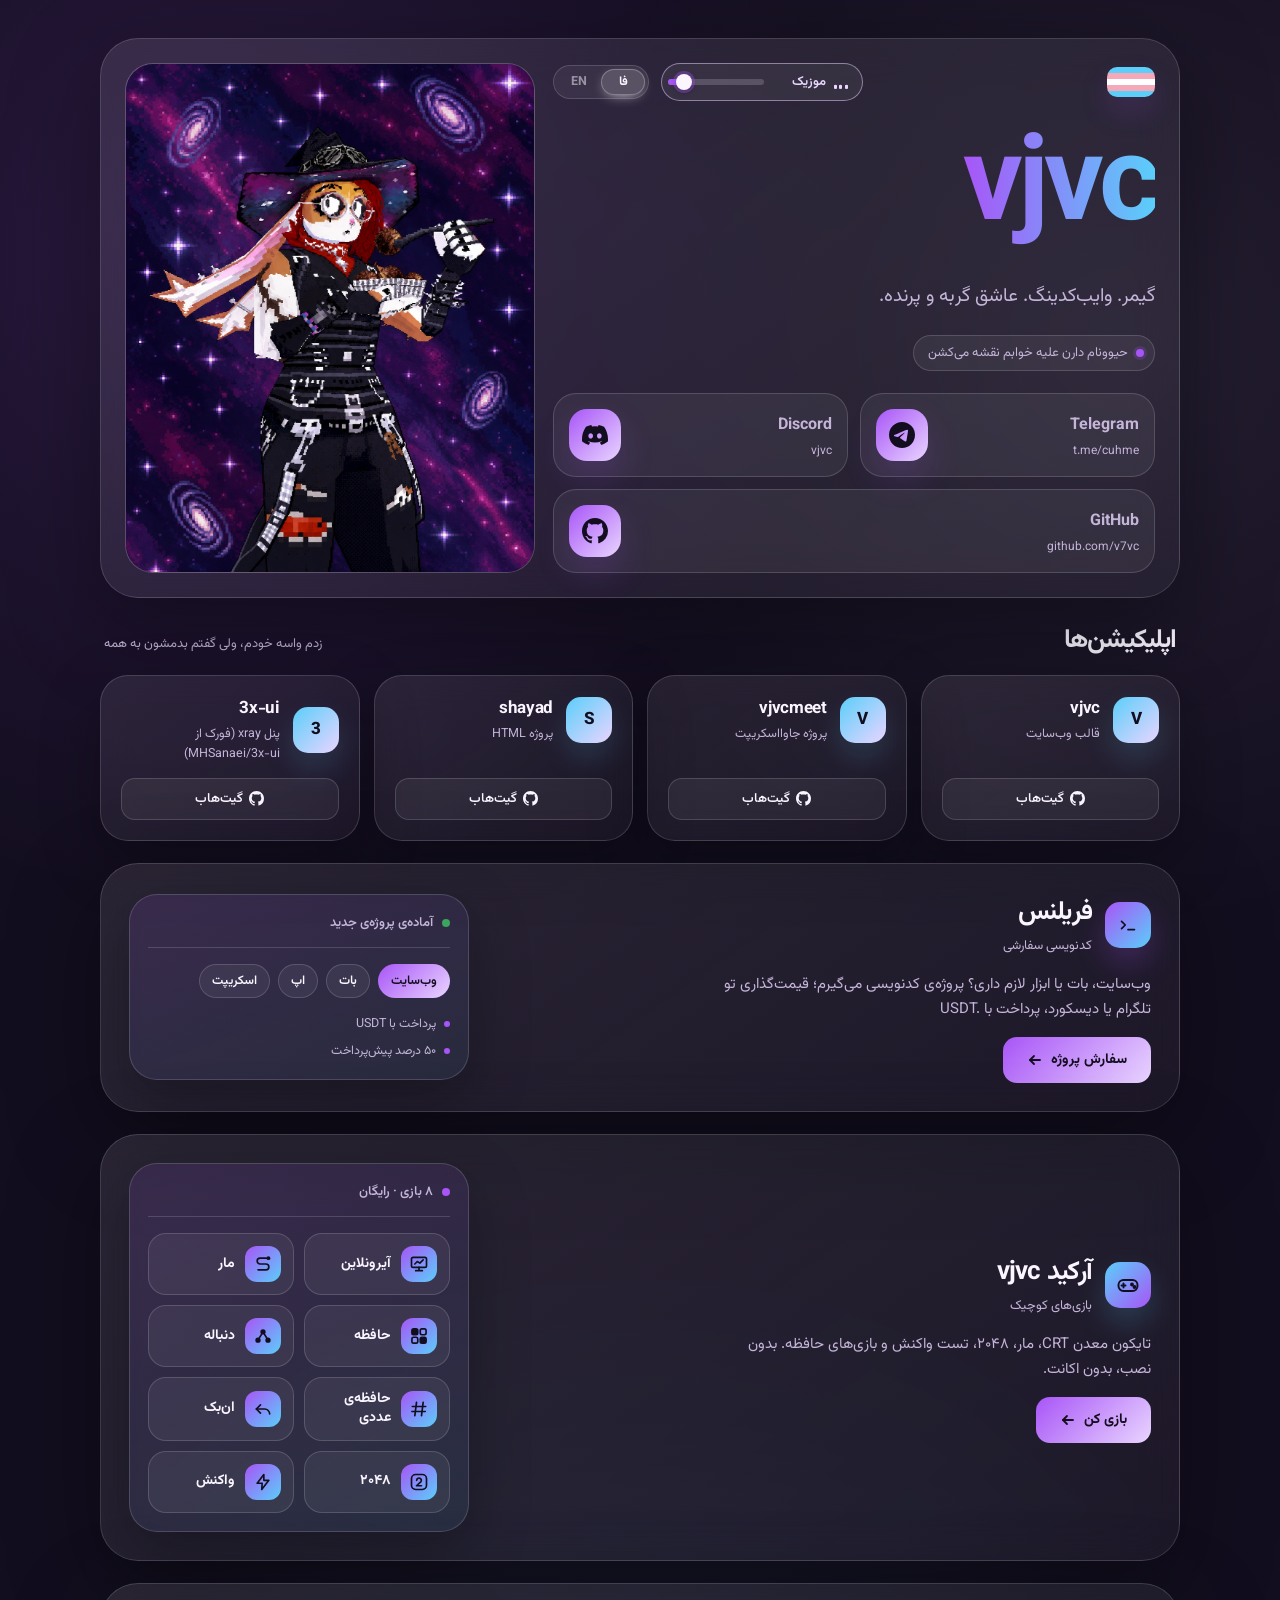
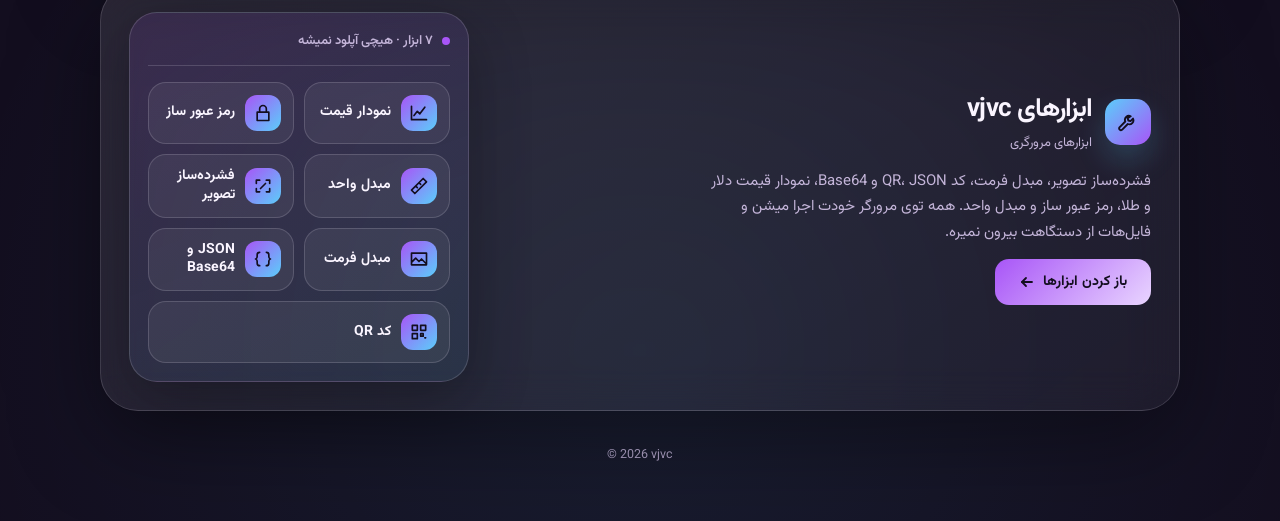
==== commit 1ff1a352: "Update index.html Signed-off-by: vjvc <154592225+v7vc@users.noreply.github.com>" ====
--- a/index.html
+++ b/index.html
@@ -1290,12 +1290,12 @@
         freelanceBusy: 'فعلاً ظرفیت ندارم',
         freelanceChips: ['وب‌سایت', 'بات', 'اپ', 'اسکریپت'],
         freelanceMeta: ['پرداخت با USDT', '۵۰ درصد پیش‌پرداخت'],
-        arcadeTitle: 'آرکید آلوی',
+        arcadeTitle: 'آرکید vjvc',
         arcadeStatus: '۸ بازی · رایگان',
         arcadeSubtitle: 'بازی‌های کوچیک',
         arcadeCta: 'تایکون معدن CRT، مار، ۲۰۴۸، تست واکنش و بازی‌های حافظه. بدون نصب، بدون اکانت.',
         arcadeGo: 'بازی کن',
-        toolsTitle: 'ابزارهای آلوی',
+        toolsTitle: 'ابزارهای vjvc',
         toolsSubtitle: 'ابزارهای مرورگری',
         toolsStatus: '۷ ابزار · هیچی آپلود نمیشه',
         toolsCta: 'فشرده‌ساز تصویر، مبدل فرمت، کد QR، JSON و Base64، نمودار قیمت دلار و طلا، رمز عبور ساز و مبدل واحد. همه توی مرورگر خودت اجرا میشن و فایل‌هات از دستگاهت بیرون نمیره.',
@@ -1444,4 +1444,4 @@
     applyLanguage(currentLang);
   </script>
 </body>
-</html>+</html>
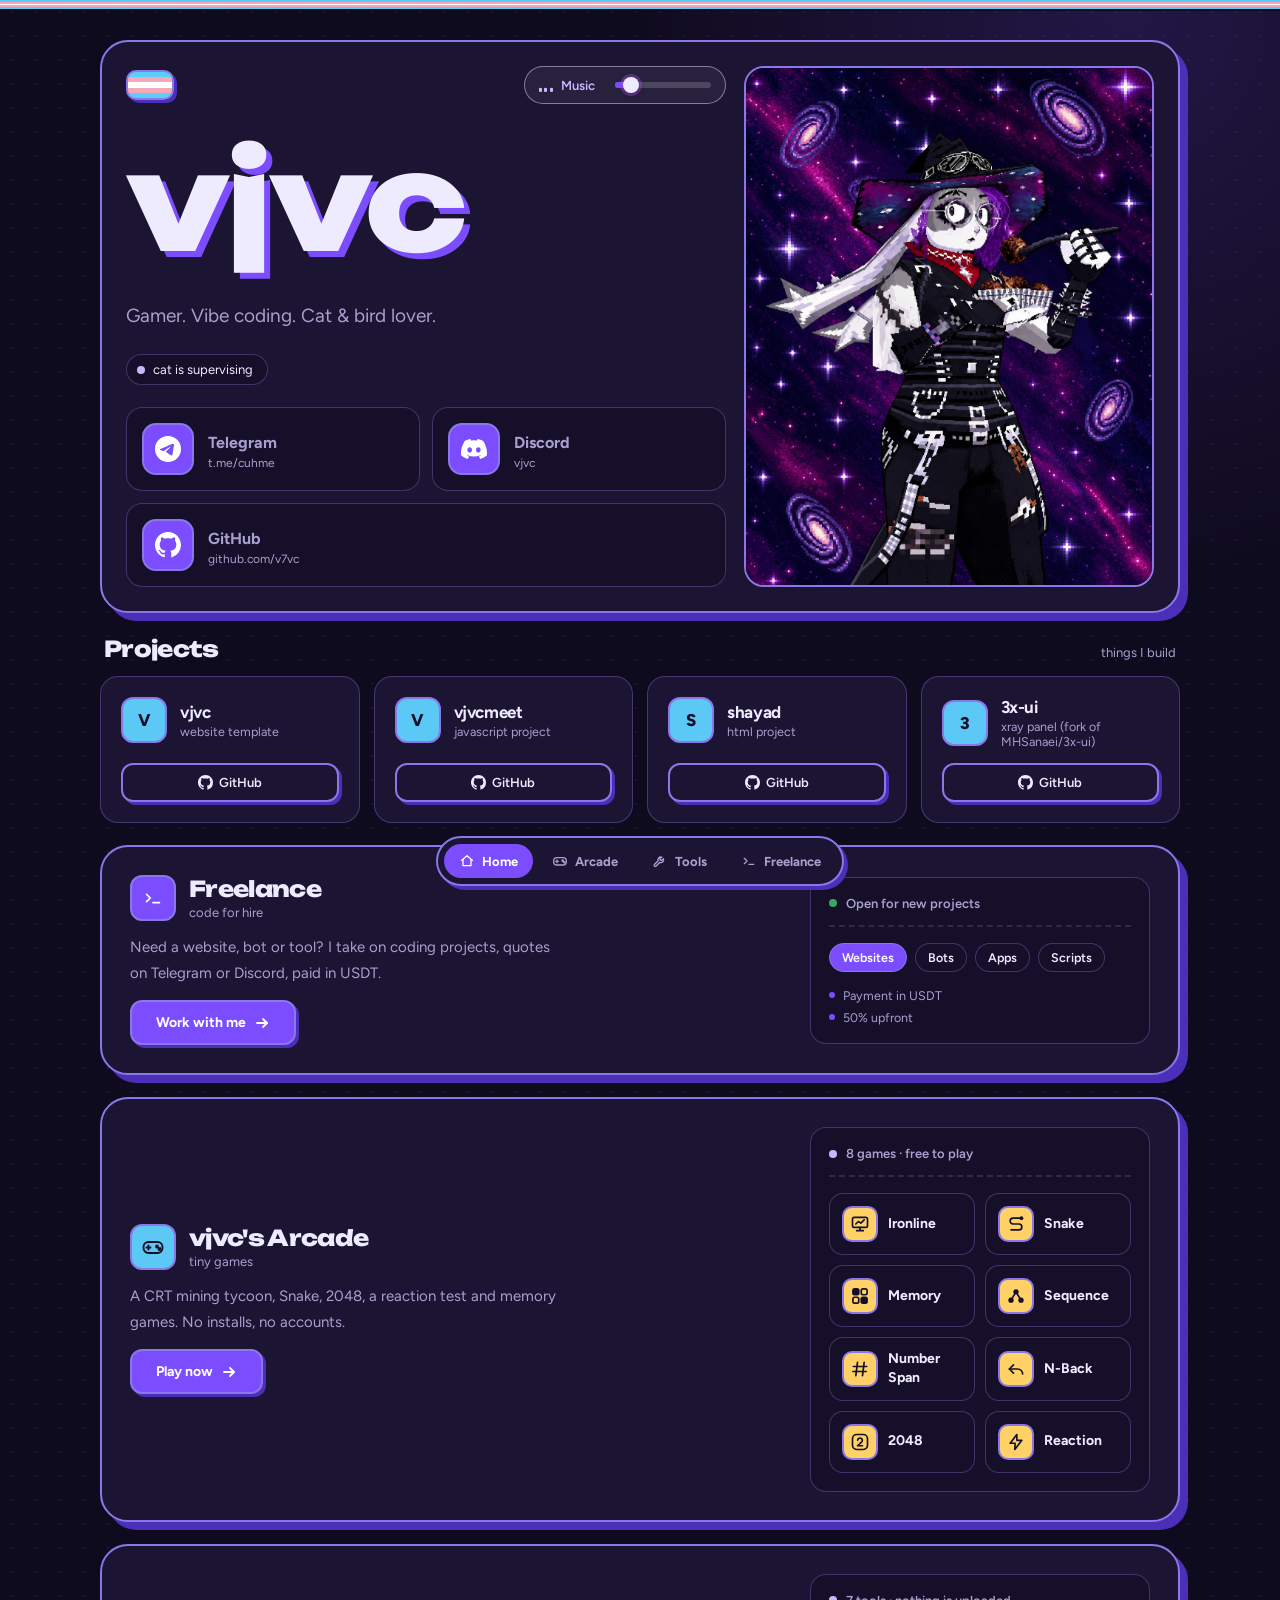
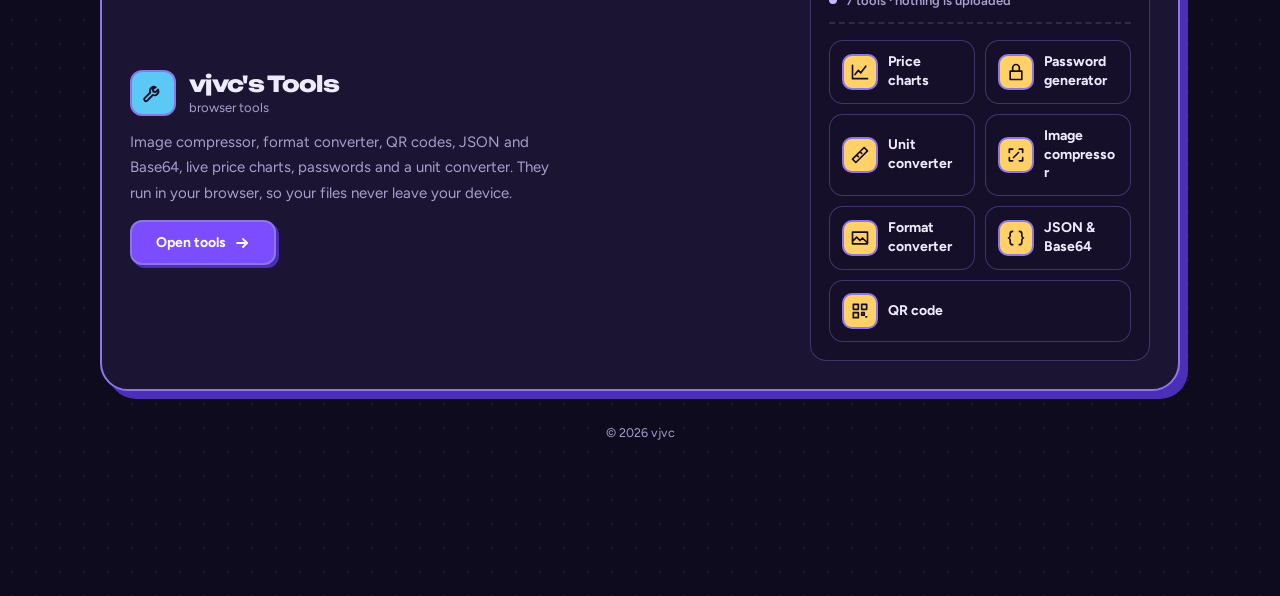
==== commit 98db6a4b: "Add files via upload Signed-off-by: vjvc <154592225+v7vc@users.noreply.github.com>" ====
--- a/index.html
+++ b/index.html
@@ -1,9 +1,11 @@
 <!doctype html>
-<html lang="fa" dir="rtl">
+<html lang="en" dir="ltr">
 <head>
+  <meta name="color-scheme" content="dark">
+  <script>try{localStorage.setItem("lang","en")}catch(e){}</script>
   <meta charset="utf-8">
   <meta name="viewport" content="width=device-width, initial-scale=1">
-  <meta name="theme-color" content="#130e1f">
+  <meta name="theme-color" content="#0F0B1E">
   <title>vjvc</title>
   <meta name="description" content="vjvc&#039;s corner of the internet - links, an OC, and whatever else.">
   <link rel="canonical" href="https://v7vc.github.io/site">
@@ -19,11 +21,11 @@
   <link rel="icon" href="favicon.svg?v=2" type="image/svg+xml">
   <link rel="preconnect" href="https://fonts.googleapis.com">
   <link rel="preconnect" href="https://fonts.gstatic.com" crossorigin>
-  <link href="https://fonts.googleapis.com/css2?family=Inter:wght@400;500;600;700;800;900&display=swap" rel="stylesheet">
-  <link href="https://fonts.googleapis.com/css2?family=Vazirmatn:wght@400;500;600;700;800;900&display=swap" rel="stylesheet">
+  <link href="https://fonts.googleapis.com/css2?family=Unbounded:wght@500;700;800;900&display=swap" rel="stylesheet">
+  <link href="https://fonts.googleapis.com/css2?family=Figtree:wght@400;500;600;700;800&display=swap" rel="stylesheet">
   <style>
     :root {
-      --bg: #130e1f;
+      --bg: #150F29;
       --text: #faf5ff;
       --muted: #c4b5d9;
       --line: rgba(245, 238, 255, 0.16);
@@ -236,7 +238,7 @@
       border: none;
       border-radius: 14px;
       background: linear-gradient(135deg, var(--pink), var(--pink-soft));
-      color: #130e1f;
+      color: #150F29;
       font-family: inherit;
       font-size: 14px;
       font-weight: 700;
@@ -340,7 +342,7 @@
       display: grid;
       place-items: center;
       border-radius: 18px;
-      color: #130e1f;
+      color: #150F29;
       background: linear-gradient(135deg, var(--pink), var(--pink-soft));
       box-shadow: 0 16px 34px rgba(168, 85, 247, 0.18);
     }
@@ -348,7 +350,7 @@
     .social-icon svg {
       width: 26px;
       height: 26px;
-      color: #130e1f;
+      color: #150F29;
     }
 
     .social strong {
@@ -469,7 +471,7 @@
       display: grid;
       place-items: center;
       border-radius: 15px;
-      color: #130e1f;
+      color: #150F29;
       background: linear-gradient(135deg, var(--pink), var(--blue));
       box-shadow: 0 14px 30px rgba(168, 85, 247, 0.24);
     }
@@ -506,7 +508,7 @@
       border: none;
       border-radius: 14px;
       background: linear-gradient(135deg, var(--pink), var(--pink-soft));
-      color: #130e1f;
+      color: #150F29;
       font-family: inherit;
       font-size: 14px;
       font-weight: 700;
@@ -587,7 +589,7 @@
     .freelance-chip.main {
       border-color: transparent;
       background: linear-gradient(135deg, var(--pink), var(--pink-soft));
-      color: #130e1f; background-origin: border-box;}
+      color: #150F29; background-origin: border-box;}
 
     .freelance-meta {
       display: flex;
@@ -647,7 +649,7 @@
       display: grid;
       place-items: center;
       border-radius: 15px;
-      color: #130e1f;
+      color: #150F29;
       background: linear-gradient(135deg, var(--blue), var(--pink));
       box-shadow: 0 14px 30px rgba(91, 206, 250, 0.2);
     }
@@ -683,7 +685,7 @@
       padding: 12px 24px;
       border-radius: 14px;
       background: linear-gradient(135deg, var(--pink), var(--pink-soft));
-      color: #130e1f;
+      color: #150F29;
       font-size: 14px;
       font-weight: 700;
       transition: filter 180ms ease, transform 180ms ease;
@@ -772,7 +774,7 @@
       display: grid;
       place-items: center;
       border-radius: 12px;
-      color: #130e1f;
+      color: #150F29;
       background: linear-gradient(135deg, var(--pink), var(--blue));
     }
 
@@ -862,7 +864,7 @@
       font-size: 17px;
       font-weight: 800;
       letter-spacing: -0.02em;
-      color: #130e1f;
+      color: #150F29;
       background: linear-gradient(135deg, var(--blue), var(--pink-soft));
       box-shadow: 0 14px 30px rgba(91, 206, 250, 0.16);
     }
@@ -932,7 +934,7 @@
     .app-link.primary {
       flex-wrap: wrap;
       row-gap: 0;
-      color: #130e1f;
+      color: #150F29;
       border-color: transparent;
       background: linear-gradient(135deg, var(--pink), var(--pink-soft)); background-origin: border-box;}
 
@@ -978,14 +980,113 @@
         gap: 18px;
       }
     }
-  </style>
+  
+/* ===== vjvc v3: night desk ===== */
+:root{--bg:#0F0B1E;--bg2:#150F29;--surf:#1B1432;--surf2:#241A45;--text:#EFEBFF;--ink:#EFEBFF;--dk:#150F29;--muted:#A8A0CE;--line:rgba(190,175,255,.16);--edge:#8A78E8;--edge-soft:rgba(167,139,255,.3);--sh:#4B2FB8;--pink:#7C4DFF;--pink-soft:#C9B6FF;--blue:#5CC8F5;--rose:#FF7DB1;--sun:#FFD166;--mint:#6FD8A8;--surface:#1B1432;--radius:18px;color-scheme:dark}
+html{scrollbar-color:#4B2FB8 var(--bg)}
+html[lang] body,body{font-family:Figtree,system-ui,sans-serif;color:var(--text);animation:none;padding-bottom:100px;background:radial-gradient(rgba(190,175,255,.07) 1.3px,transparent 1.4px) 0 0/24px 24px,radial-gradient(55% 38% at 88% 0,rgba(124,77,255,.18),transparent 70%),var(--bg)}
+body::before{content:"";position:fixed;inset:0 0 auto;height:9px;z-index:60;pointer-events:none;border-bottom:2px solid var(--bg);background:linear-gradient(#5CC8F5 0 20%,#F5A9B8 20% 40%,#fff 40% 60%,#F5A9B8 60% 80%,#5CC8F5 80%)}
+::selection{background:var(--pink);color:#fff}
+.page{padding-top:40px}
+h1,h2,.big,.msg,.num-screen{font-family:Unbounded,Figtree,sans-serif;font-weight:800}
+h1,h2{letter-spacing:-.02em}
+h1{font-size:clamp(40px,7.5vw,76px);line-height:1.15}
+.head h2,.apps-head h2,.freelance-top h2,.arcade-top h2{font-size:22px}
+.gradient-text{background:none;-webkit-background-clip:border-box;background-clip:border-box;color:var(--text);animation:none;text-shadow:.045em .045em 0 var(--pink)}
+.copyright{opacity:1;color:var(--muted)}
+.home-link{color:var(--text);border-bottom:2px solid var(--edge)}
+.home-link:hover{color:var(--pink-soft);border-color:var(--pink-soft)}
+@keyframes rise{from{opacity:0;transform:translateY(14px)}to{opacity:1;transform:none}}
+
+/* containers */
+.hero,.glass,.freelance-panel,.arcade-panel{border:2px solid var(--edge);border-radius:28px;background:var(--surf);box-shadow:8px 8px 0 var(--sh);backdrop-filter:none}
+.card,.app-card,.brief{border:1.5px solid var(--edge-soft);border-radius:18px;background:var(--surf);box-shadow:none;backdrop-filter:none;transition:transform .14s ease,box-shadow .14s ease,border-color .14s ease}
+.brief.glass{border:2px solid var(--edge);border-radius:28px;box-shadow:8px 8px 0 var(--sh)}
+.snapshot,.freelance-card,.arcade-card{border:1.5px solid var(--edge-soft);border-radius:16px;background:var(--bg2);box-shadow:none}
+.oc-panel{border:2px solid var(--edge);border-radius:20px;background:var(--surf2);transform:rotate(1.6deg);transition:transform .25s ease}
+.oc-panel:hover{transform:rotate(0)}
+.card:hover{transform:none;border-color:var(--edge-soft)}
+.game-card:hover,.app-card:hover,.social:hover,.arcade-tile:hover{transform:translate(-2px,-2px);border-color:var(--edge);background:var(--surf);box-shadow:5px 5px 0 var(--sh)}
+.snap-row{border-bottom:2px dashed var(--line)}
+.card-note{border-top:2px dashed var(--line)}
+.freelance-status,.arcade-status{border-bottom:2px dashed var(--line)}
+.hero>*{animation:rise .6s cubic-bezier(.2,.8,.2,1) both}.hero>*:nth-child(2){animation-delay:.1s}
+
+/* buttons */
+.pill-btn,.ghost,.lang-toggle,.btn,.link,.play,.app-link,.freelance-go,.arcade-go,.modal-close{border:2px solid var(--edge);color:var(--text);background:var(--surf);box-shadow:3px 3px 0 var(--sh);filter:none;transition:transform .12s ease,box-shadow .12s ease,background .12s ease}
+.pill-btn,.ghost,.lang-toggle,.play{border-radius:999px}
+.btn,.link,.app-link,.freelance-go,.arcade-go,.modal-close{border-radius:12px}
+.pill-btn:hover,.ghost:hover:not(:disabled),.lang-toggle:hover,.btn:hover,.link:hover,.app-link:hover,.freelance-go:hover,.arcade-go:hover,.modal-close:hover{transform:translate(-1px,-1px);box-shadow:4px 4px 0 var(--sh);background:rgba(124,77,255,.28);border-color:var(--edge);filter:none}
+.pill-btn:active,.ghost:active,.lang-toggle:active,.btn:active,.link:active,.app-link:active,.freelance-go:active,.arcade-go:active,.modal-close:active{transform:translate(3px,3px);box-shadow:none}
+.btn.primary,.link.primary,.app-link.primary,.freelance-go,.arcade-go,.modal-close,.play,.freelance-chip.main{background:var(--pink);color:#fff;border-color:var(--edge)}
+.btn.primary:hover,.link.primary:hover,.app-link.primary:hover,.freelance-go:hover,.arcade-go:hover,.modal-close:hover{background:#8F66FF;filter:none}
+.ghost:disabled{opacity:.4;box-shadow:none}
+.chip,.freelance-chip,.stat,.status{background:var(--bg2);border:1.5px solid var(--edge-soft);color:var(--text);border-radius:999px}
+.freelance-chip.main{background:var(--pink);color:#fff;border-color:var(--edge)}
+
+/* icons */
+.icon,.app-icon,.arcade-icon{background:var(--blue);color:var(--dk);border:2px solid var(--edge);border-radius:12px;box-shadow:none}
+.icon.pink,.freelance-icon,.social-icon{background:var(--pink);color:#fff;border:2px solid var(--edge);border-radius:12px;box-shadow:none}
+.freelance-icon svg,.social-icon svg{color:#fff}
+.arcade-tile-icon,.step-num{background:var(--sun);color:var(--dk);border:2px solid var(--edge);border-radius:10px;box-shadow:none}
+.icon-img,.app-icon-img{background:none;box-shadow:none}
+.social,.arcade-tile{background:var(--bg2);border:1.5px solid var(--edge-soft);box-shadow:none;transition:transform .14s,box-shadow .14s,border-color .14s}
+.social{border-radius:16px}.arcade-tile{border-radius:14px}
+.social-icon{width:52px;height:52px;border-radius:14px}
+.arcade-dot,.status-dot{background:var(--pink-soft);box-shadow:none}
+.flag{border:2px solid var(--edge);border-radius:10px;box-shadow:3px 3px 0 var(--sh)}
+.flag:hover{box-shadow:4px 4px 0 var(--sh)}
+.modal-overlay{background:rgba(5,3,12,.75);backdrop-filter:none}
+.modal-box{background:var(--surf);color:var(--text);border:2px solid var(--edge);border-radius:24px;box-shadow:8px 8px 0 var(--sh)}
+.new-badge{background:var(--sun);color:var(--dk);border:2px solid var(--dk);box-shadow:none;letter-spacing:0;transform:rotate(-4deg)}
+.best-line{color:#B9A4FF}
+
+/* forms */
+.field label,.field .lbl{color:var(--text);font-weight:700}
+.field input,.field select,.field textarea,.preview,.dd-btn{background:var(--bg2);border:1.5px solid var(--edge-soft);border-radius:12px;color:var(--text);color-scheme:dark}
+.field input::placeholder,.field textarea::placeholder{color:rgba(239,235,255,.35)}
+.field input:focus,.field select:focus,.field textarea:focus,.preview:focus,.dd-btn:focus-visible,.dd.open .dd-btn{outline:none;background:var(--bg2);border-color:var(--edge);box-shadow:0 0 0 3px rgba(92,200,245,.55)}
+.dd-btn:hover{background:var(--bg2);border-color:var(--edge)}
+.dd-btn svg{color:var(--text)}
+.field select option{background:var(--surf);color:var(--text)}
+.dd-menu{background:var(--surf);border:2px solid var(--edge);border-radius:14px;box-shadow:5px 5px 0 var(--sh)}
+.dd-opt.active{background:rgba(124,77,255,.3);color:var(--text)}
+.dd-opt svg{color:var(--pink-soft)}
+.copied{color:var(--mint);font-weight:700}
+.faq-item{background:var(--surf);border:1.5px solid var(--edge-soft);border-radius:16px}
+.faq-item:hover{border-color:var(--edge-soft)}
+.faq-item.open{background:var(--surf2);border-color:var(--edge)}
+.faq-icon::before,.faq-icon::after{background:var(--pink-soft)}
+a:focus-visible,button:focus-visible,[role="button"]:focus-visible,.faq-q:focus-visible,.flag:focus-visible,.arcade-go:focus-visible,.arcade-tile:focus-visible{outline:3px solid var(--blue);outline-offset:3px}
+h1{font-size:clamp(64px,13vw,132px)}
+
+.dock{position:fixed;inset-inline:0;bottom:max(14px,env(safe-area-inset-bottom));z-index:55;display:flex;justify-content:center;pointer-events:none}
+.dock nav{pointer-events:auto;display:flex;gap:4px;padding:6px;background:var(--surf);border:2px solid var(--edge);border-radius:999px;box-shadow:4px 4px 0 var(--sh)}
+.dock a{display:flex;align-items:center;gap:7px;padding:9px 15px;border-radius:999px;color:var(--muted);font-size:13px;font-weight:700;text-decoration:none;transition:background .12s,color .12s}
+.dock a:hover{background:rgba(124,77,255,.25);color:var(--text)}
+.dock a[aria-current="page"]{background:var(--pink);color:#fff}
+.dock svg{width:16px;height:16px;flex:none}
+@media(max-width:560px){.dock a{padding:10px 12px}.dock a:not([aria-current="page"]) span{display:none}}
+@media(prefers-reduced-motion:reduce){.hero>*,.oc-panel{animation:none;transition:none}}
+
+.skip{position:fixed;inset-inline-start:12px;top:-70px;z-index:70;padding:10px 16px;background:var(--pink);color:#fff;border-radius:12px;font-weight:700;text-decoration:none;transition:top .15s}
+.skip:focus{top:20px}
+.nojs{margin:0 0 16px;padding:12px 16px;border:2px dashed var(--sun);border-radius:14px;color:var(--sun);text-align:center}
+#lang-toggle,.lang-toggle{display:none !important}
+.dock{transition:transform .25s ease}.dock.away{transform:translateY(170%)}
+#vibe-status[role="button"]{cursor:pointer;transition:border-color .12s}
+#vibe-status[role="button"]:hover{border-color:var(--edge)}
+@media print{body::before,.dock,.skip{display:none}body{background:#fff;color:#000}}
+@media(prefers-reduced-motion:reduce){.dock,.skip{transition:none}}
+</style>
   <link rel="stylesheet" href="langfx.css">
   <link rel="stylesheet" href="music.css">
   <script src="langfx.js" defer></script>
   <script src="music.js"></script>
 </head>
 <body>
-  <main class="page">
+<a class="skip" href="#main">Skip to content</a>
+  <main class="page" id="main"><noscript><p class="nojs">This page needs JavaScript to run.</p></noscript>
     <section class="hero">
       <div class="intro">
         <div class="topline">
@@ -1320,7 +1421,7 @@
     const modalBody = document.getElementById('modal-body');
     const modalClose = document.getElementById('modal-close');
 
-    let currentLang = localStorage.getItem('lang') === 'en' ? 'en' : 'fa';
+    let currentLang = 'en';
 
     function renderFreelance(t) {
       const busy = !!(window.FREELANCE && window.FREELANCE.status === 'busy');
@@ -1443,5 +1544,35 @@
     });
     applyLanguage(currentLang);
   </script>
+<script>
+(function(){
+  var L={en:{home:'Home',arcade:'Arcade',tools:'Tools',freelance:'Freelance'},fa:{home:'خانه',arcade:'بازی‌ها',tools:'ابزارها',freelance:'فریلنس'}};
+  var I=[['home','index.html','<path d="M4 11l8-7 8 7"/><path d="M6 10v9h12v-9"/>'],
+    ['arcade','arcade.html','<rect x="2.5" y="7" width="19" height="11" rx="5"/><path d="M7.5 10.5v4M5.5 12.5h4"/><circle cx="16" cy="11.5" r="1"/><circle cx="18.5" cy="14" r="1"/>'],
+    ['tools','tools.html','<path d="M14.7 6.3a4 4 0 0 0-5.4 5.2L3.5 17.3a1.8 1.8 0 0 0 2.5 2.5l5.8-5.8a4 4 0 0 0 5.2-5.4l-2.5 2.5-2.2-.6-.6-2.2z"/>'],
+    ['freelance','freelance.html','<path d="M5 8l4 4-4 4"/><path d="M12 17h7"/>']];
+  var p=location.pathname.toLowerCase();
+  var cur=/arcade/.test(p)?'arcade':/tools/.test(p)?'tools':/freelance/.test(p)?'freelance':'home';
+  var box=document.createElement('div');box.className='dock';
+  var nav=document.createElement('nav');nav.setAttribute('aria-label','Site');box.appendChild(nav);
+  document.body.appendChild(box);
+  function draw(){
+    var t=L.en;
+    nav.innerHTML=I.map(function(i){
+      return '<a href="'+i[1]+'"'+(i[0]===cur?' aria-current="page"':'')+'><svg viewBox="0 0 24 24" fill="none" stroke="currentColor" stroke-width="2" stroke-linecap="round" stroke-linejoin="round" aria-hidden="true">'+i[2]+'</svg><span>'+t[i[0]]+'</span></a>';
+    }).join('');
+  }
+  var last=window.scrollY;
+  addEventListener('scroll',function(){var y=window.scrollY;if(y>last+6&&y>200)box.classList.add('away');else if(y<last-6)box.classList.remove('away');last=y;},{passive:true});
+  draw();
+})();
+</script>
+<script>
+(function(){var s=document.getElementById('vibe-status');if(!s||typeof VIBES==='undefined')return;
+s.setAttribute('role','button');s.tabIndex=0;
+function go(){var a=VIBES[document.documentElement.lang==='en'?'en':'fa'];document.getElementById('vibe-text').textContent=a[Math.floor(Math.random()*a.length)];}
+s.addEventListener('click',go);
+s.addEventListener('keydown',function(e){if(e.key==='Enter'||e.key===' '){e.preventDefault();go();}});})();
+</script>
 </body>
 </html>
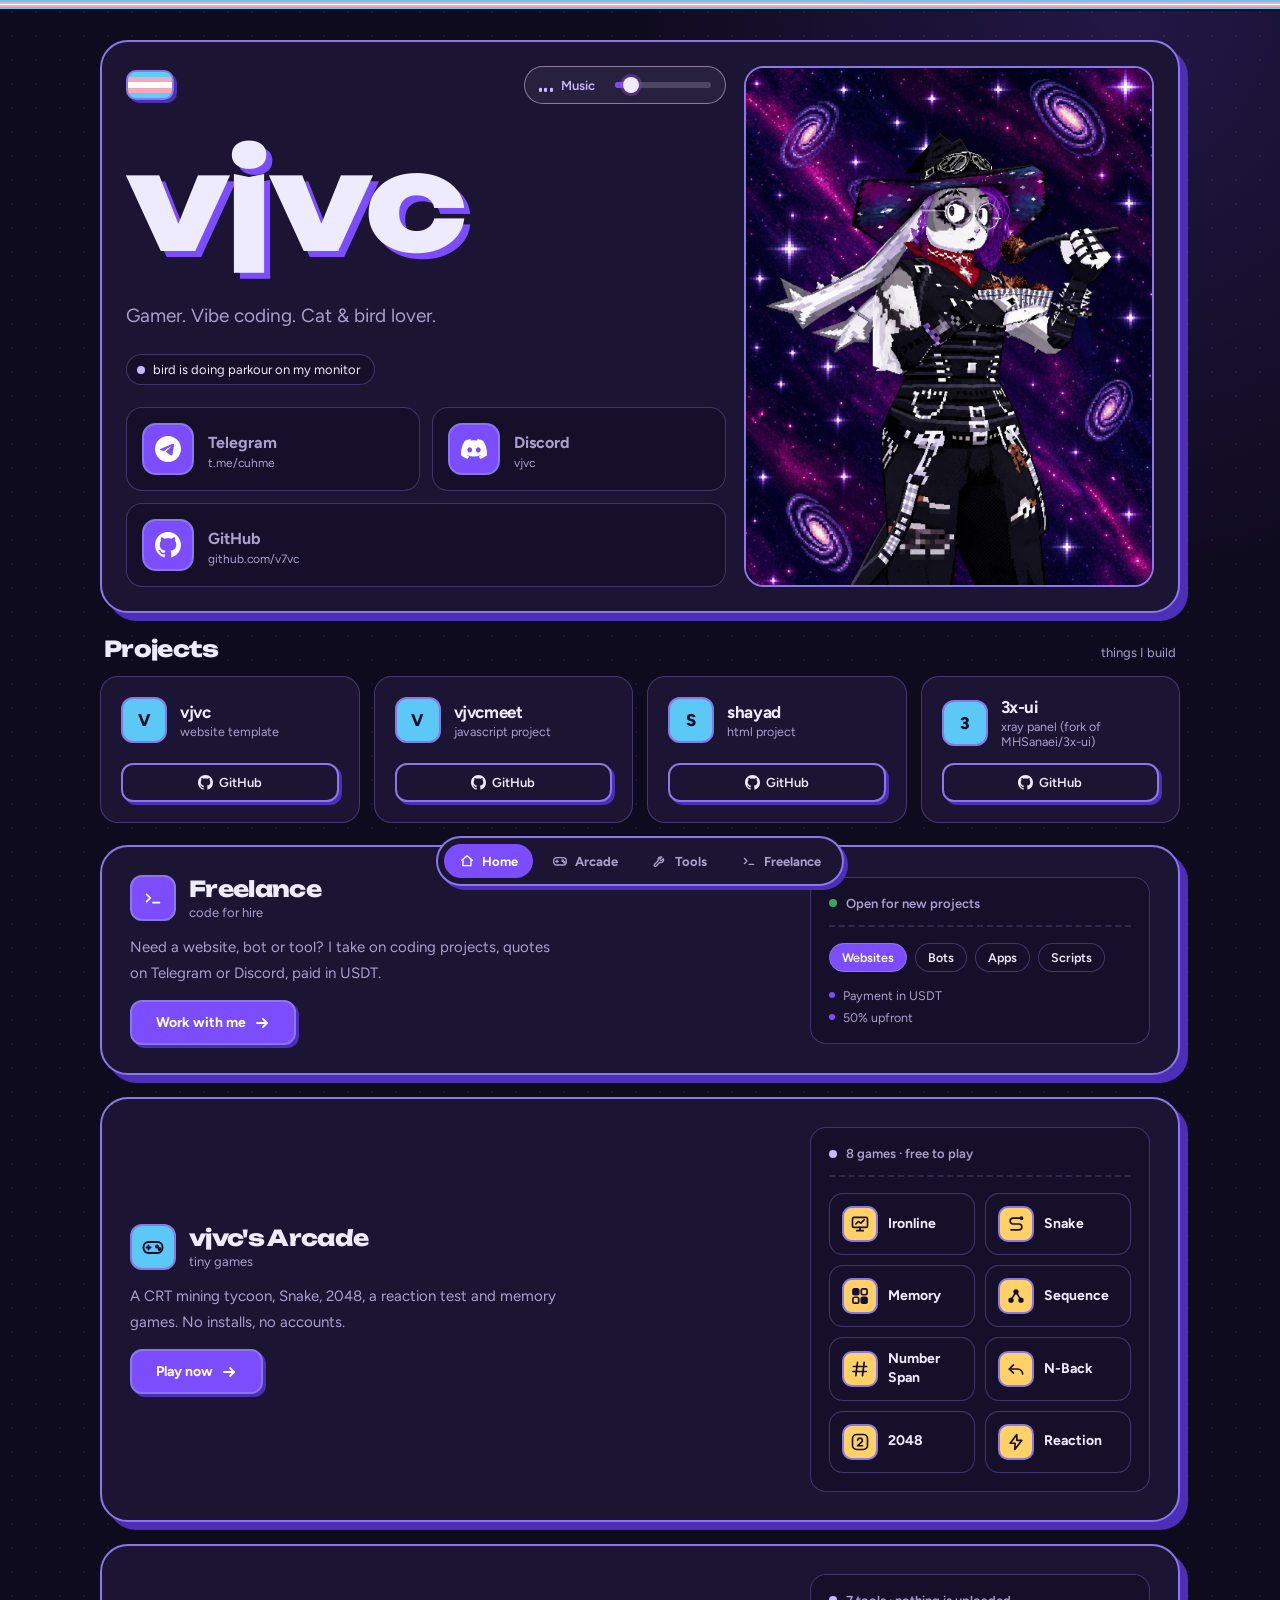
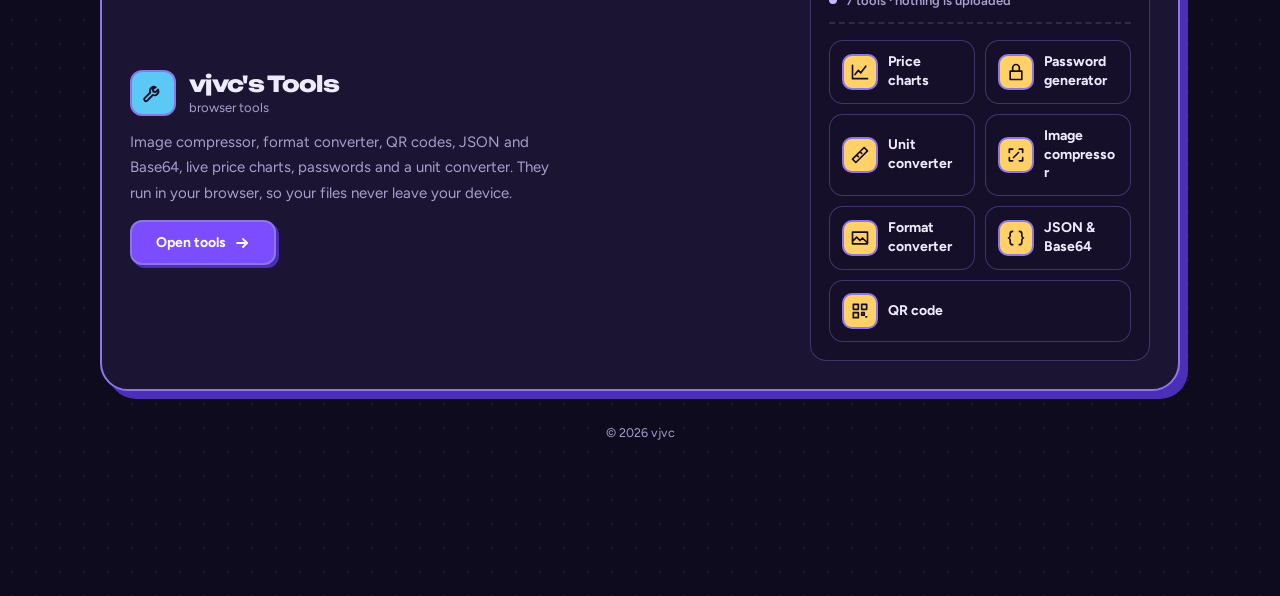
==== commit 207301fd: "Modify bio text in index.html Updated bio text to be more concise.  Signed-off-by: vjvc <154592225+v" ====
--- a/index.html
+++ b/index.html
@@ -1094,7 +1094,7 @@
           <button type="button" class="lang-toggle" id="lang-toggle" aria-label="Switch language"><span class="lt-pill"></span><span class="lt-o" data-l="en">EN</span><span class="lt-o" data-l="fa">فا</span></button>
         </div>
         <h1><span class="gradient-text">vjvc</span></h1>
-        <p class="bio" id="bio-text">Gamer. Vibe coding. Cat & bird lover.</p>
+        <p class="bio" id="bio-text">coding. Cat lover.</p>
         <p class="status" id="vibe-status"><span class="status-dot"></span><span id="vibe-text">loading vibe…</span></p>
         <nav class="socials" id="socials-nav" aria-label="Links">
           
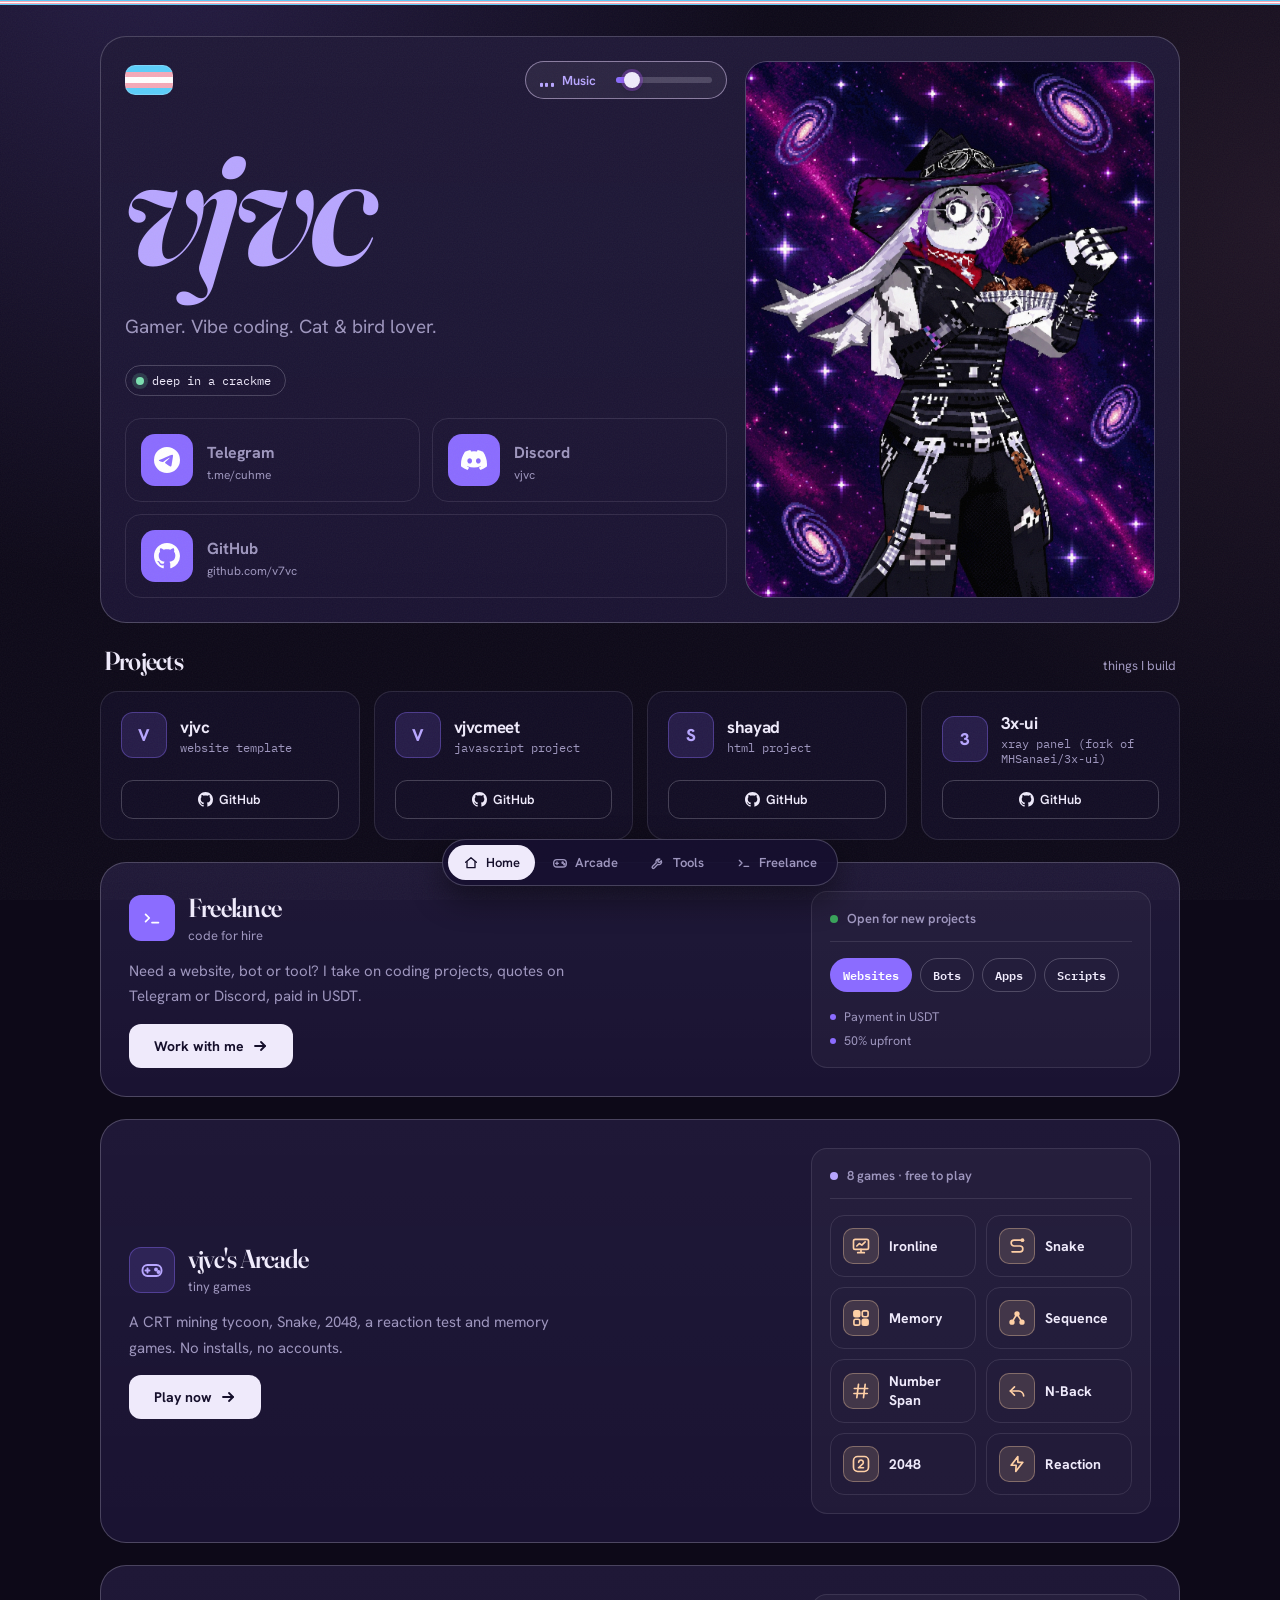
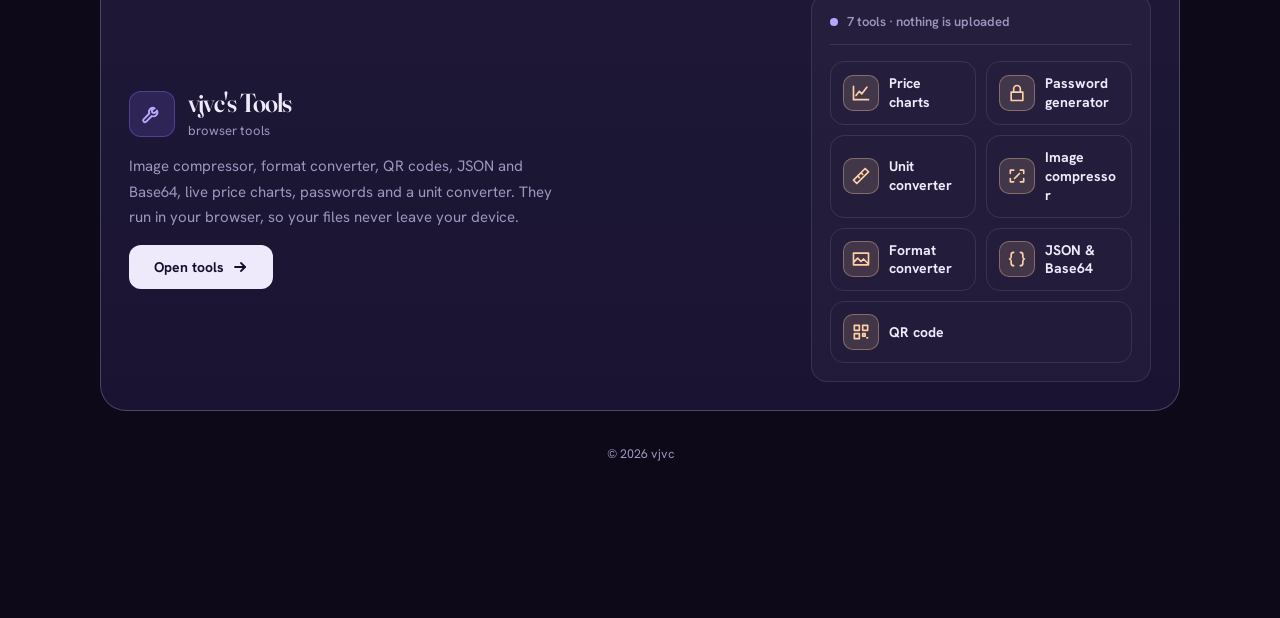
==== commit 3fc90271: "Add files via upload Signed-off-by: vjvc <154592225+v7vc@users.noreply.github.com>" ====
--- a/index.html
+++ b/index.html
@@ -5,7 +5,7 @@
   <script>try{localStorage.setItem("lang","en")}catch(e){}</script>
   <meta charset="utf-8">
   <meta name="viewport" content="width=device-width, initial-scale=1">
-  <meta name="theme-color" content="#0F0B1E">
+  <meta name="theme-color" content="#0D0918">
   <title>vjvc</title>
   <meta name="description" content="vjvc&#039;s corner of the internet - links, an OC, and whatever else.">
   <link rel="canonical" href="https://v7vc.github.io/site">
@@ -21,8 +21,8 @@
   <link rel="icon" href="favicon.svg?v=2" type="image/svg+xml">
   <link rel="preconnect" href="https://fonts.googleapis.com">
   <link rel="preconnect" href="https://fonts.gstatic.com" crossorigin>
-  <link href="https://fonts.googleapis.com/css2?family=Unbounded:wght@500;700;800;900&display=swap" rel="stylesheet">
-  <link href="https://fonts.googleapis.com/css2?family=Figtree:wght@400;500;600;700;800&display=swap" rel="stylesheet">
+  <link href="https://fonts.googleapis.com/css2?family=Fraunces:ital,opsz,wght@0,9..144,400..800;1,9..144,400..800&family=Hanken+Grotesk:wght@400;500;600;700;800&display=swap" rel="stylesheet">
+  <link href="https://fonts.googleapis.com/css2?family=IBM+Plex+Mono:wght@400;500;600&display=swap" rel="stylesheet">
   <style>
     :root {
       --bg: #150F29;
@@ -981,93 +981,97 @@
       }
     }
   
-/* ===== vjvc v3: night desk ===== */
-:root{--bg:#0F0B1E;--bg2:#150F29;--surf:#1B1432;--surf2:#241A45;--text:#EFEBFF;--ink:#EFEBFF;--dk:#150F29;--muted:#A8A0CE;--line:rgba(190,175,255,.16);--edge:#8A78E8;--edge-soft:rgba(167,139,255,.3);--sh:#4B2FB8;--pink:#7C4DFF;--pink-soft:#C9B6FF;--blue:#5CC8F5;--rose:#FF7DB1;--sun:#FFD166;--mint:#6FD8A8;--surface:#1B1432;--radius:18px;color-scheme:dark}
-html{scrollbar-color:#4B2FB8 var(--bg)}
-html[lang] body,body{font-family:Figtree,system-ui,sans-serif;color:var(--text);animation:none;padding-bottom:100px;background:radial-gradient(rgba(190,175,255,.07) 1.3px,transparent 1.4px) 0 0/24px 24px,radial-gradient(55% 38% at 88% 0,rgba(124,77,255,.18),transparent 70%),var(--bg)}
-body::before{content:"";position:fixed;inset:0 0 auto;height:9px;z-index:60;pointer-events:none;border-bottom:2px solid var(--bg);background:linear-gradient(#5CC8F5 0 20%,#F5A9B8 20% 40%,#fff 40% 60%,#F5A9B8 60% 80%,#5CC8F5 80%)}
+/* ===== vjvc v4: editorial night ===== */
+:root{--bg:#0D0918;--bg2:#120D24;--surf:#171030;--surf2:#1F1740;--text:#EFEAFB;--ink:#EFEAFB;--dk:#150F2B;--muted:#9E96BE;--line:rgba(239,234,251,.11);--line2:rgba(239,234,251,.22);--edge:rgba(239,234,251,.24);--edge-soft:rgba(239,234,251,.12);--sh:transparent;--pink:#8B6CFF;--pink-soft:#B8A6FF;--blue:#6CCBF5;--rose:#FF9EC4;--peach:#FFD0A6;--sun:#FFD166;--mint:#7BE0B0;--surface:#171030;--radius:16px;color-scheme:dark}
+html{scrollbar-color:#3A2D78 var(--bg);scroll-behavior:smooth}
+html[lang] body,body{font-family:"Hanken Grotesk",system-ui,sans-serif;color:var(--text);animation:none;padding-bottom:100px;background:radial-gradient(70% 45% at 12% -5%,rgba(139,108,255,.2),transparent 70%),radial-gradient(50% 35% at 100% 10%,rgba(255,158,196,.08),transparent 70%),var(--bg)}
+body::before{content:"";position:fixed;inset:0 0 auto;height:5px;z-index:60;pointer-events:none;background:linear-gradient(#5CC8F5 0 20%,#F5A9B8 20% 40%,#fff 40% 60%,#F5A9B8 60% 80%,#5CC8F5 80%)}
+body::after{content:"";position:fixed;inset:0;z-index:1;pointer-events:none;opacity:.05;background-image:url("data:image/svg+xml;utf8,<svg xmlns='http://www.w3.org/2000/svg' width='160' height='160'><filter id='n'><feTurbulence type='fractalNoise' baseFrequency='.8' numOctaves='2' stitchTiles='stitch'/></filter><rect width='100%25' height='100%25' filter='url(%23n)'/></svg>")}
 ::selection{background:var(--pink);color:#fff}
-.page{padding-top:40px}
-h1,h2,.big,.msg,.num-screen{font-family:Unbounded,Figtree,sans-serif;font-weight:800}
-h1,h2{letter-spacing:-.02em}
-h1{font-size:clamp(40px,7.5vw,76px);line-height:1.15}
-.head h2,.apps-head h2,.freelance-top h2,.arcade-top h2{font-size:22px}
-.gradient-text{background:none;-webkit-background-clip:border-box;background-clip:border-box;color:var(--text);animation:none;text-shadow:.045em .045em 0 var(--pink)}
+.page{padding-top:36px}
+h1,h2,.big,.msg,.num-screen{font-family:Fraunces,Georgia,serif;font-weight:600;font-variation-settings:"opsz" 144;font-variant-numeric:tabular-nums}
+h1{font-size:clamp(48px,9vw,96px);line-height:1;letter-spacing:-.03em}
+h2{letter-spacing:-.01em}
+.head h2,.apps-head h2,.freelance-top h2,.arcade-top h2{font-size:26px}
+.gradient-text{background:none;-webkit-background-clip:border-box;background-clip:border-box;color:var(--pink-soft);font-style:italic;animation:none;text-shadow:none}
 .copyright{opacity:1;color:var(--muted)}
-.home-link{color:var(--text);border-bottom:2px solid var(--edge)}
+.home-link{color:var(--text);border-bottom:1px solid var(--line2)}
 .home-link:hover{color:var(--pink-soft);border-color:var(--pink-soft)}
+.stat,.status,.card-tag,.app-tag,.snap-label,.chip,.freelance-chip{font-family:"IBM Plex Mono",ui-monospace,monospace;font-size:12px}
 @keyframes rise{from{opacity:0;transform:translateY(14px)}to{opacity:1;transform:none}}
 
 /* containers */
-.hero,.glass,.freelance-panel,.arcade-panel{border:2px solid var(--edge);border-radius:28px;background:var(--surf);box-shadow:8px 8px 0 var(--sh);backdrop-filter:none}
-.card,.app-card,.brief{border:1.5px solid var(--edge-soft);border-radius:18px;background:var(--surf);box-shadow:none;backdrop-filter:none;transition:transform .14s ease,box-shadow .14s ease,border-color .14s ease}
-.brief.glass{border:2px solid var(--edge);border-radius:28px;box-shadow:8px 8px 0 var(--sh)}
-.snapshot,.freelance-card,.arcade-card{border:1.5px solid var(--edge-soft);border-radius:16px;background:var(--bg2);box-shadow:none}
-.oc-panel{border:2px solid var(--edge);border-radius:20px;background:var(--surf2);transform:rotate(1.6deg);transition:transform .25s ease}
-.oc-panel:hover{transform:rotate(0)}
-.card:hover{transform:none;border-color:var(--edge-soft)}
-.game-card:hover,.app-card:hover,.social:hover,.arcade-tile:hover{transform:translate(-2px,-2px);border-color:var(--edge);background:var(--surf);box-shadow:5px 5px 0 var(--sh)}
-.snap-row{border-bottom:2px dashed var(--line)}
-.card-note{border-top:2px dashed var(--line)}
-.freelance-status,.arcade-status{border-bottom:2px dashed var(--line)}
+.hero,.glass,.freelance-panel,.arcade-panel{border:1px solid var(--line2);border-radius:26px;background:linear-gradient(180deg,rgba(255,255,255,.035),rgba(255,255,255,.01)),var(--surf);box-shadow:none;backdrop-filter:none}
+.card,.app-card,.brief{border:1px solid var(--line);border-radius:18px;background:var(--bg2);box-shadow:none;backdrop-filter:none;transition:transform .16s ease,border-color .16s ease,background .16s ease}
+.brief.glass{border:1px solid var(--line2);border-radius:26px;background:var(--surf)}
+.snapshot,.freelance-card,.arcade-card{border:1px solid var(--line);border-radius:16px;background:rgba(255,255,255,.03);box-shadow:none}
+.oc-panel{border:1px solid var(--line2);border-radius:22px;background:var(--surf2);transform:none}
+.card:hover{transform:none;border-color:var(--line)}
+.game-card:hover,.app-card:hover,.social:hover,.arcade-tile:hover{transform:translateY(-2px);border-color:var(--pink-soft);background:var(--surf);box-shadow:none}
+.snap-row{border-bottom:1px solid var(--line)}
+.card-note{border-top:1px solid var(--line)}
+.freelance-status,.arcade-status{border-bottom:1px solid var(--line)}
 .hero>*{animation:rise .6s cubic-bezier(.2,.8,.2,1) both}.hero>*:nth-child(2){animation-delay:.1s}
 
 /* buttons */
-.pill-btn,.ghost,.lang-toggle,.btn,.link,.play,.app-link,.freelance-go,.arcade-go,.modal-close{border:2px solid var(--edge);color:var(--text);background:var(--surf);box-shadow:3px 3px 0 var(--sh);filter:none;transition:transform .12s ease,box-shadow .12s ease,background .12s ease}
+.pill-btn,.ghost,.lang-toggle,.btn,.link,.play,.app-link,.freelance-go,.arcade-go,.modal-close{border:1px solid var(--line2);color:var(--text);background:transparent;box-shadow:none;filter:none;transition:transform .12s ease,background .12s ease,border-color .12s ease}
 .pill-btn,.ghost,.lang-toggle,.play{border-radius:999px}
 .btn,.link,.app-link,.freelance-go,.arcade-go,.modal-close{border-radius:12px}
-.pill-btn:hover,.ghost:hover:not(:disabled),.lang-toggle:hover,.btn:hover,.link:hover,.app-link:hover,.freelance-go:hover,.arcade-go:hover,.modal-close:hover{transform:translate(-1px,-1px);box-shadow:4px 4px 0 var(--sh);background:rgba(124,77,255,.28);border-color:var(--edge);filter:none}
-.pill-btn:active,.ghost:active,.lang-toggle:active,.btn:active,.link:active,.app-link:active,.freelance-go:active,.arcade-go:active,.modal-close:active{transform:translate(3px,3px);box-shadow:none}
-.btn.primary,.link.primary,.app-link.primary,.freelance-go,.arcade-go,.modal-close,.play,.freelance-chip.main{background:var(--pink);color:#fff;border-color:var(--edge)}
-.btn.primary:hover,.link.primary:hover,.app-link.primary:hover,.freelance-go:hover,.arcade-go:hover,.modal-close:hover{background:#8F66FF;filter:none}
-.ghost:disabled{opacity:.4;box-shadow:none}
-.chip,.freelance-chip,.stat,.status{background:var(--bg2);border:1.5px solid var(--edge-soft);color:var(--text);border-radius:999px}
-.freelance-chip.main{background:var(--pink);color:#fff;border-color:var(--edge)}
+.pill-btn:hover,.ghost:hover:not(:disabled),.lang-toggle:hover,.btn:hover,.link:hover,.app-link:hover,.freelance-go:hover,.arcade-go:hover,.modal-close:hover{transform:none;box-shadow:none;background:rgba(255,255,255,.07);border-color:var(--pink-soft);filter:none}
+.pill-btn:active,.ghost:active,.btn:active,.link:active,.app-link:active,.freelance-go:active,.arcade-go:active,.modal-close:active{transform:translateY(1px);box-shadow:none}
+.btn.primary,.link.primary,.app-link.primary,.freelance-go,.arcade-go,.modal-close{background:var(--text);color:var(--dk);border-color:transparent;font-weight:700}
+.btn.primary:hover,.link.primary:hover,.app-link.primary:hover,.freelance-go:hover,.arcade-go:hover,.modal-close:hover{background:#fff;border-color:transparent;filter:none}
+.play{background:var(--pink);color:#fff;border-color:transparent}
+.ghost:disabled{opacity:.4}
+.chip,.freelance-chip,.stat,.status{background:transparent;border:1px solid var(--line2);color:var(--text);border-radius:999px}
+.freelance-chip.main{background:var(--pink);color:#fff;border-color:transparent}
 
 /* icons */
-.icon,.app-icon,.arcade-icon{background:var(--blue);color:var(--dk);border:2px solid var(--edge);border-radius:12px;box-shadow:none}
-.icon.pink,.freelance-icon,.social-icon{background:var(--pink);color:#fff;border:2px solid var(--edge);border-radius:12px;box-shadow:none}
+.icon,.app-icon,.arcade-icon{background:rgba(139,108,255,.16);color:var(--pink-soft);border:1px solid rgba(139,108,255,.38);border-radius:12px;box-shadow:none}
+.icon.pink,.freelance-icon,.social-icon{background:var(--pink);color:#fff;border:0;border-radius:12px;box-shadow:none}
 .freelance-icon svg,.social-icon svg{color:#fff}
-.arcade-tile-icon,.step-num{background:var(--sun);color:var(--dk);border:2px solid var(--edge);border-radius:10px;box-shadow:none}
-.icon-img,.app-icon-img{background:none;box-shadow:none}
-.social,.arcade-tile{background:var(--bg2);border:1.5px solid var(--edge-soft);box-shadow:none;transition:transform .14s,box-shadow .14s,border-color .14s}
+.arcade-tile-icon{background:rgba(255,208,166,.14);color:var(--peach);border:1px solid rgba(255,208,166,.35);border-radius:10px;box-shadow:none}
+.step-num{background:none;color:var(--pink-soft);border:1px solid var(--line2);border-radius:50%;box-shadow:none;font-family:"IBM Plex Mono",monospace}
+.icon-img,.app-icon-img{background:none;box-shadow:none;border:0}
+.social,.arcade-tile{background:transparent;border:1px solid var(--line);box-shadow:none;transition:transform .16s,border-color .16s,background .16s}
 .social{border-radius:16px}.arcade-tile{border-radius:14px}
 .social-icon{width:52px;height:52px;border-radius:14px}
-.arcade-dot,.status-dot{background:var(--pink-soft);box-shadow:none}
-.flag{border:2px solid var(--edge);border-radius:10px;box-shadow:3px 3px 0 var(--sh)}
-.flag:hover{box-shadow:4px 4px 0 var(--sh)}
-.modal-overlay{background:rgba(5,3,12,.75);backdrop-filter:none}
-.modal-box{background:var(--surf);color:var(--text);border:2px solid var(--edge);border-radius:24px;box-shadow:8px 8px 0 var(--sh)}
-.new-badge{background:var(--sun);color:var(--dk);border:2px solid var(--dk);box-shadow:none;letter-spacing:0;transform:rotate(-4deg)}
-.best-line{color:#B9A4FF}
+.arcade-dot{background:var(--pink-soft);box-shadow:none}
+.status-dot{background:var(--mint);box-shadow:0 0 0 4px rgba(123,224,176,.18)}
+.flag{border:1px solid var(--line2);border-radius:10px;box-shadow:none}
+.flag:hover{border-color:var(--pink-soft);box-shadow:none}
+.modal-overlay{background:rgba(5,3,12,.72);backdrop-filter:none}
+.modal-box{background:var(--surf);color:var(--text);border:1px solid var(--line2);border-radius:24px;box-shadow:0 30px 80px rgba(0,0,0,.55)}
+.new-badge{background:var(--sun);color:var(--dk);border:0;border-radius:999px;box-shadow:none;letter-spacing:0;transform:none;font-weight:800}
+.best-line{color:var(--pink-soft)}
 
 /* forms */
-.field label,.field .lbl{color:var(--text);font-weight:700}
-.field input,.field select,.field textarea,.preview,.dd-btn{background:var(--bg2);border:1.5px solid var(--edge-soft);border-radius:12px;color:var(--text);color-scheme:dark}
-.field input::placeholder,.field textarea::placeholder{color:rgba(239,235,255,.35)}
-.field input:focus,.field select:focus,.field textarea:focus,.preview:focus,.dd-btn:focus-visible,.dd.open .dd-btn{outline:none;background:var(--bg2);border-color:var(--edge);box-shadow:0 0 0 3px rgba(92,200,245,.55)}
-.dd-btn:hover{background:var(--bg2);border-color:var(--edge)}
+.field label,.field .lbl{color:var(--text);font-weight:600}
+.field input,.field select,.field textarea,.preview,.dd-btn{background:rgba(255,255,255,.04);border:1px solid var(--line2);border-radius:12px;color:var(--text);color-scheme:dark}
+.field input::placeholder,.field textarea::placeholder{color:rgba(239,234,251,.34)}
+.field input:focus,.field select:focus,.field textarea:focus,.preview:focus,.dd-btn:focus-visible,.dd.open .dd-btn{outline:none;background:rgba(255,255,255,.06);border-color:var(--pink-soft);box-shadow:0 0 0 3px rgba(139,108,255,.35)}
+.dd-btn:hover{background:rgba(255,255,255,.06);border-color:var(--line2)}
 .dd-btn svg{color:var(--text)}
 .field select option{background:var(--surf);color:var(--text)}
-.dd-menu{background:var(--surf);border:2px solid var(--edge);border-radius:14px;box-shadow:5px 5px 0 var(--sh)}
-.dd-opt.active{background:rgba(124,77,255,.3);color:var(--text)}
+.dd-menu{background:#1B1438;border:1px solid var(--line2);border-radius:14px;box-shadow:0 18px 40px rgba(0,0,0,.5)}
+.dd-opt.active{background:rgba(139,108,255,.25);color:var(--text)}
 .dd-opt svg{color:var(--pink-soft)}
 .copied{color:var(--mint);font-weight:700}
-.faq-item{background:var(--surf);border:1.5px solid var(--edge-soft);border-radius:16px}
-.faq-item:hover{border-color:var(--edge-soft)}
-.faq-item.open{background:var(--surf2);border-color:var(--edge)}
+.faq-item{background:transparent;border:1px solid var(--line);border-radius:16px}
+.faq-item:hover{border-color:var(--line2)}
+.faq-item.open{background:var(--surf);border-color:var(--line2)}
 .faq-icon::before,.faq-icon::after{background:var(--pink-soft)}
-a:focus-visible,button:focus-visible,[role="button"]:focus-visible,.faq-q:focus-visible,.flag:focus-visible,.arcade-go:focus-visible,.arcade-tile:focus-visible{outline:3px solid var(--blue);outline-offset:3px}
-h1{font-size:clamp(64px,13vw,132px)}
+a:focus-visible,button:focus-visible,[role="button"]:focus-visible,.faq-q:focus-visible,.flag:focus-visible,.arcade-go:focus-visible,.arcade-tile:focus-visible{outline:2px solid var(--pink-soft);outline-offset:3px}
+h1{font-size:clamp(72px,15vw,168px)}
 
 .dock{position:fixed;inset-inline:0;bottom:max(14px,env(safe-area-inset-bottom));z-index:55;display:flex;justify-content:center;pointer-events:none}
-.dock nav{pointer-events:auto;display:flex;gap:4px;padding:6px;background:var(--surf);border:2px solid var(--edge);border-radius:999px;box-shadow:4px 4px 0 var(--sh)}
-.dock a{display:flex;align-items:center;gap:7px;padding:9px 15px;border-radius:999px;color:var(--muted);font-size:13px;font-weight:700;text-decoration:none;transition:background .12s,color .12s}
-.dock a:hover{background:rgba(124,77,255,.25);color:var(--text)}
-.dock a[aria-current="page"]{background:var(--pink);color:#fff}
+.dock nav{pointer-events:auto;display:flex;gap:2px;padding:5px;background:rgba(23,16,48,.94);border:1px solid var(--line2);border-radius:999px;box-shadow:0 12px 32px rgba(0,0,0,.45)}
+.dock a{display:flex;align-items:center;gap:7px;padding:9px 15px;border-radius:999px;color:var(--muted);font-size:13px;font-weight:600;text-decoration:none;transition:background .12s,color .12s}
+.dock a:hover{background:rgba(255,255,255,.08);color:var(--text)}
+.dock a[aria-current="page"]{background:var(--text);color:var(--dk)}
 .dock svg{width:16px;height:16px;flex:none}
 @media(max-width:560px){.dock a{padding:10px 12px}.dock a:not([aria-current="page"]) span{display:none}}
-@media(prefers-reduced-motion:reduce){.hero>*,.oc-panel{animation:none;transition:none}}
+@media(prefers-reduced-motion:reduce){.hero>*{animation:none}}
 
 .skip{position:fixed;inset-inline-start:12px;top:-70px;z-index:70;padding:10px 16px;background:var(--pink);color:#fff;border-radius:12px;font-weight:700;text-decoration:none;transition:top .15s}
 .skip:focus{top:20px}
@@ -1094,7 +1098,7 @@
           <button type="button" class="lang-toggle" id="lang-toggle" aria-label="Switch language"><span class="lt-pill"></span><span class="lt-o" data-l="en">EN</span><span class="lt-o" data-l="fa">فا</span></button>
         </div>
         <h1><span class="gradient-text">vjvc</span></h1>
-        <p class="bio" id="bio-text">coding. Cat lover.</p>
+        <p class="bio" id="bio-text">Gamer. Vibe coding. Cat & bird lover.</p>
         <p class="status" id="vibe-status"><span class="status-dot"></span><span id="vibe-text">loading vibe…</span></p>
         <nav class="socials" id="socials-nav" aria-label="Links">
           
